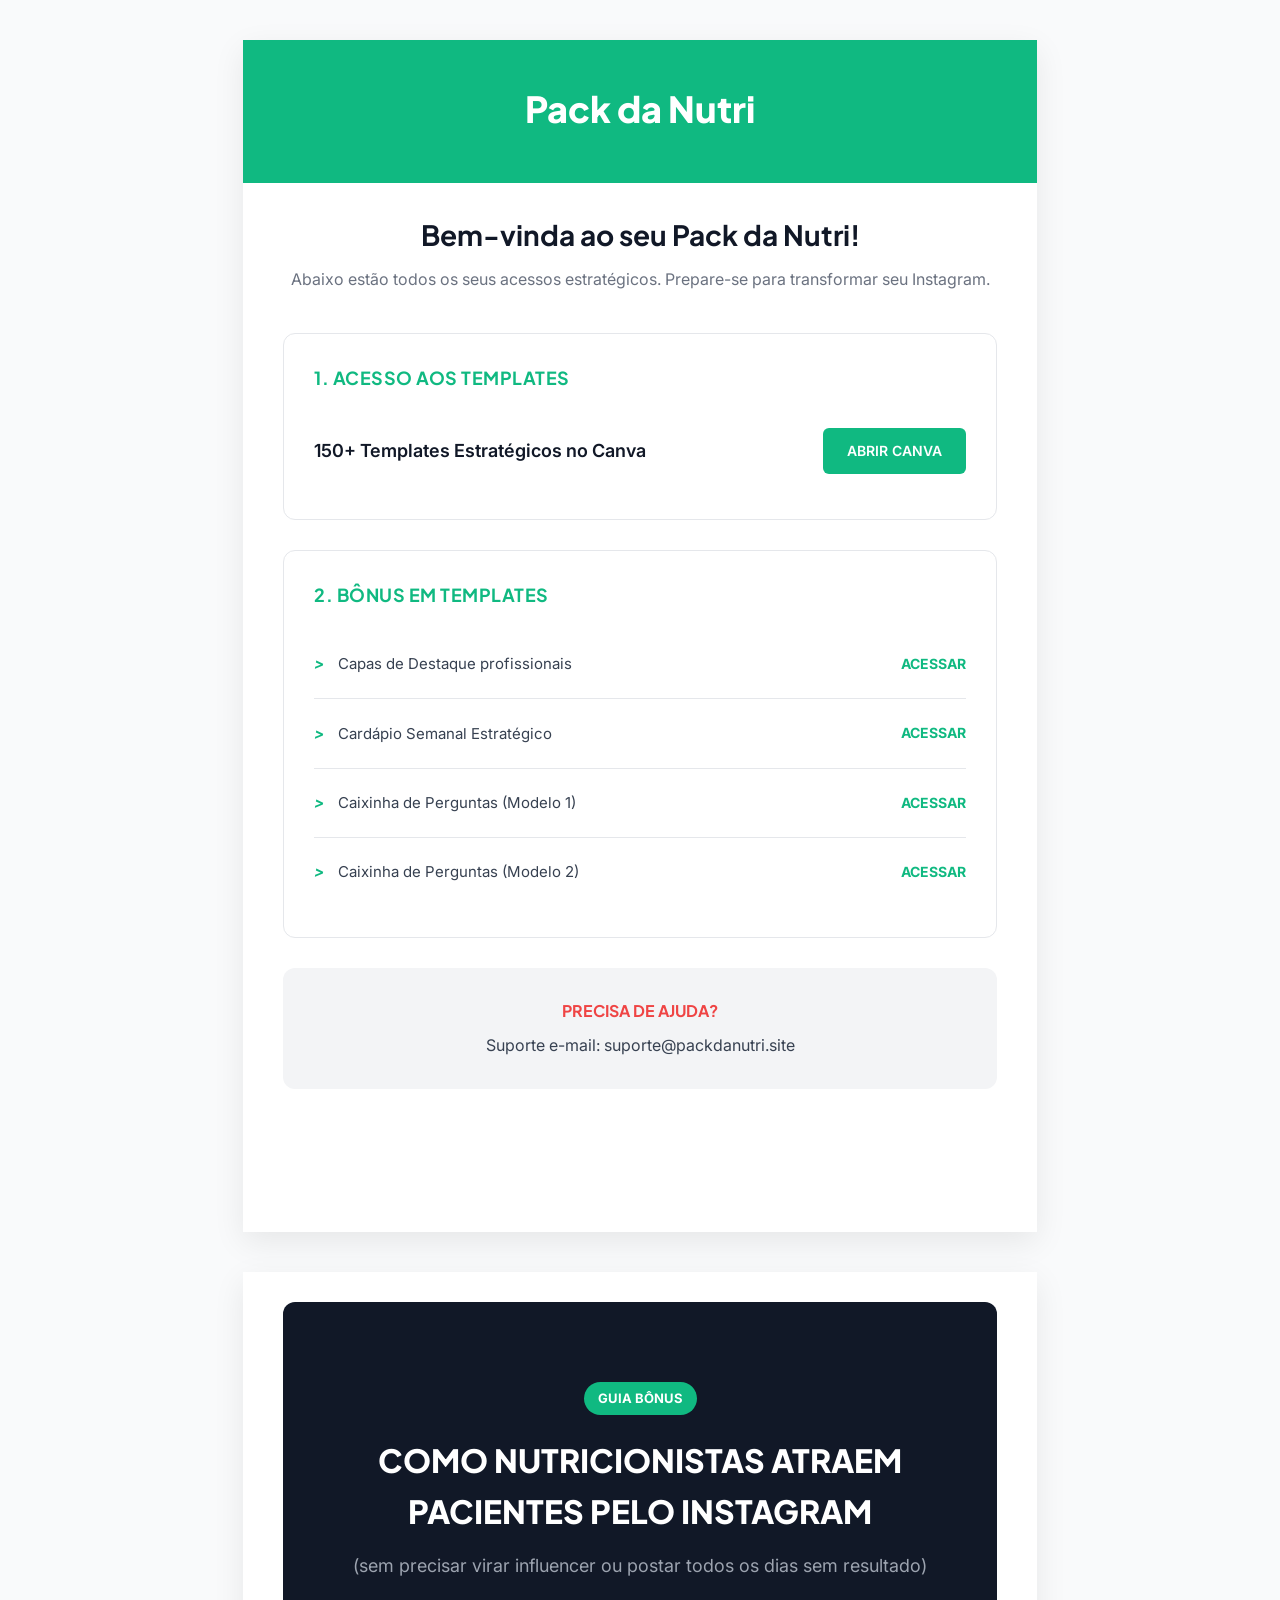
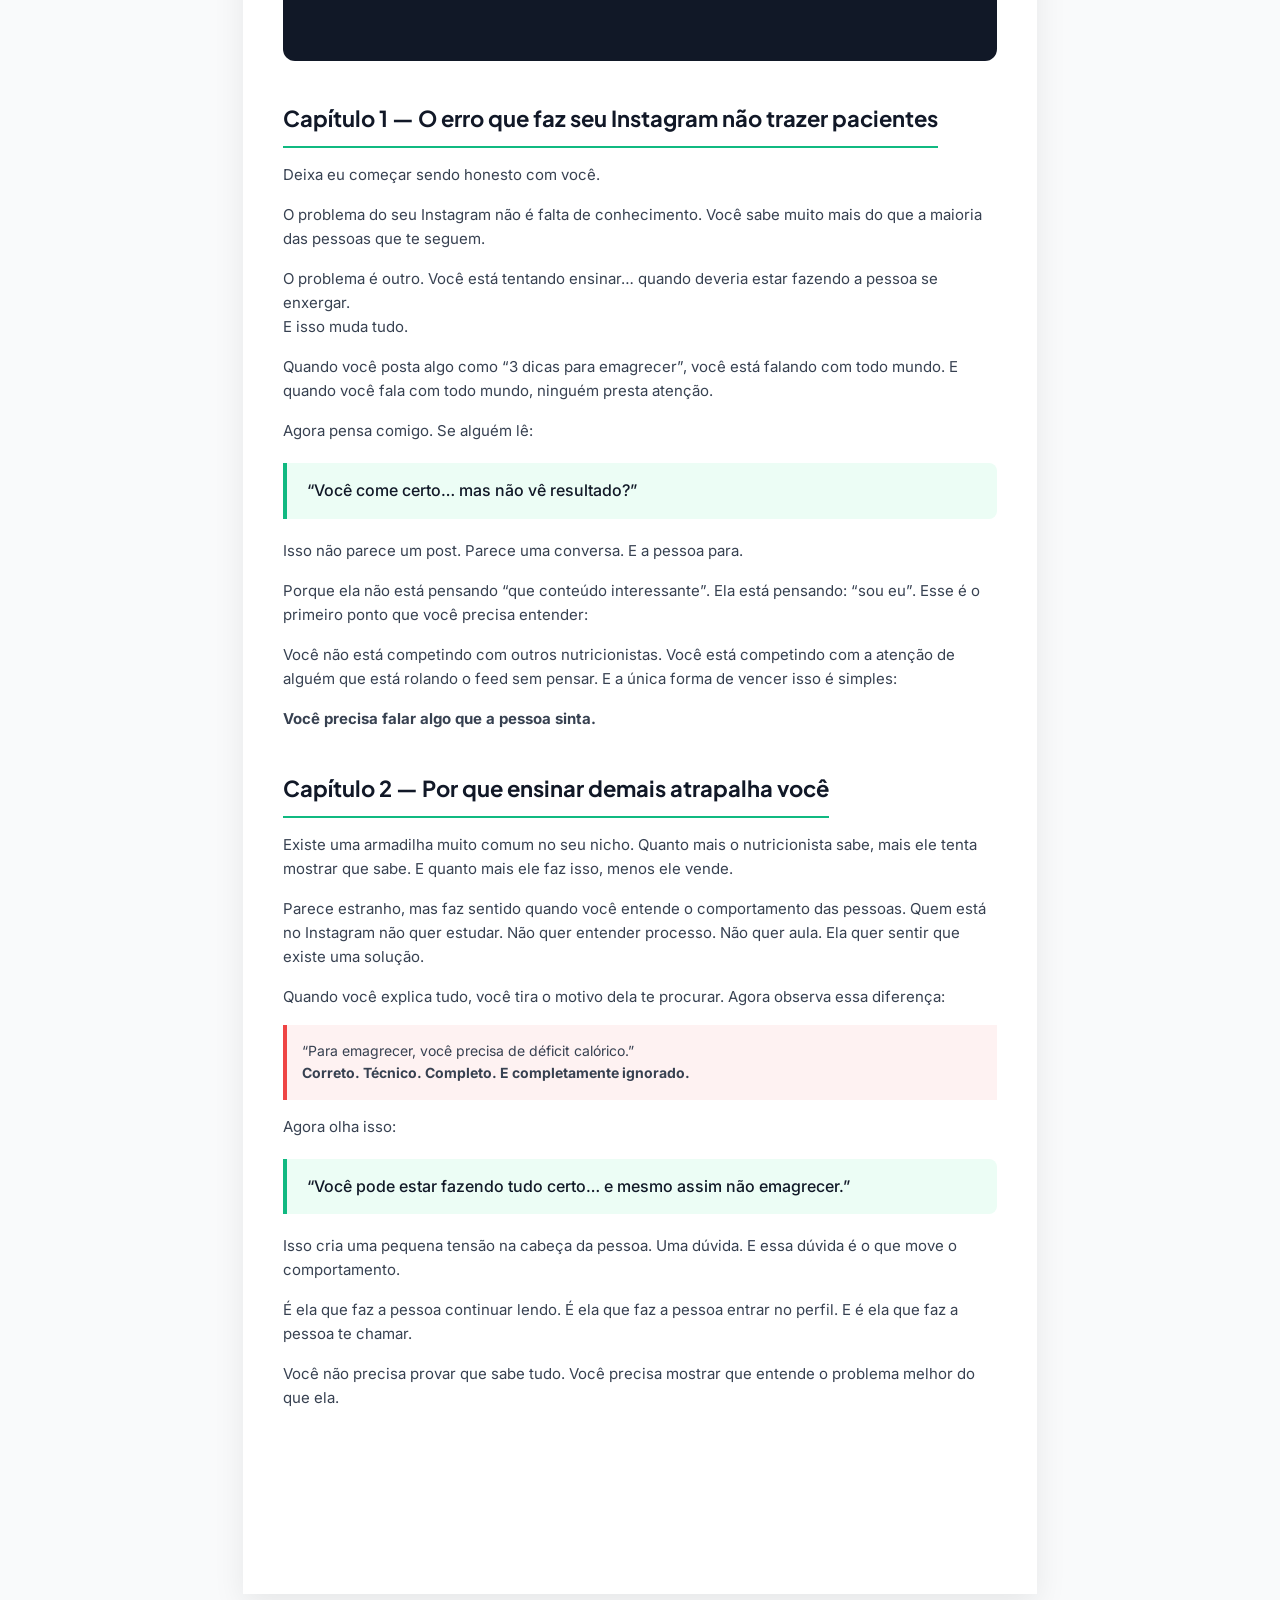
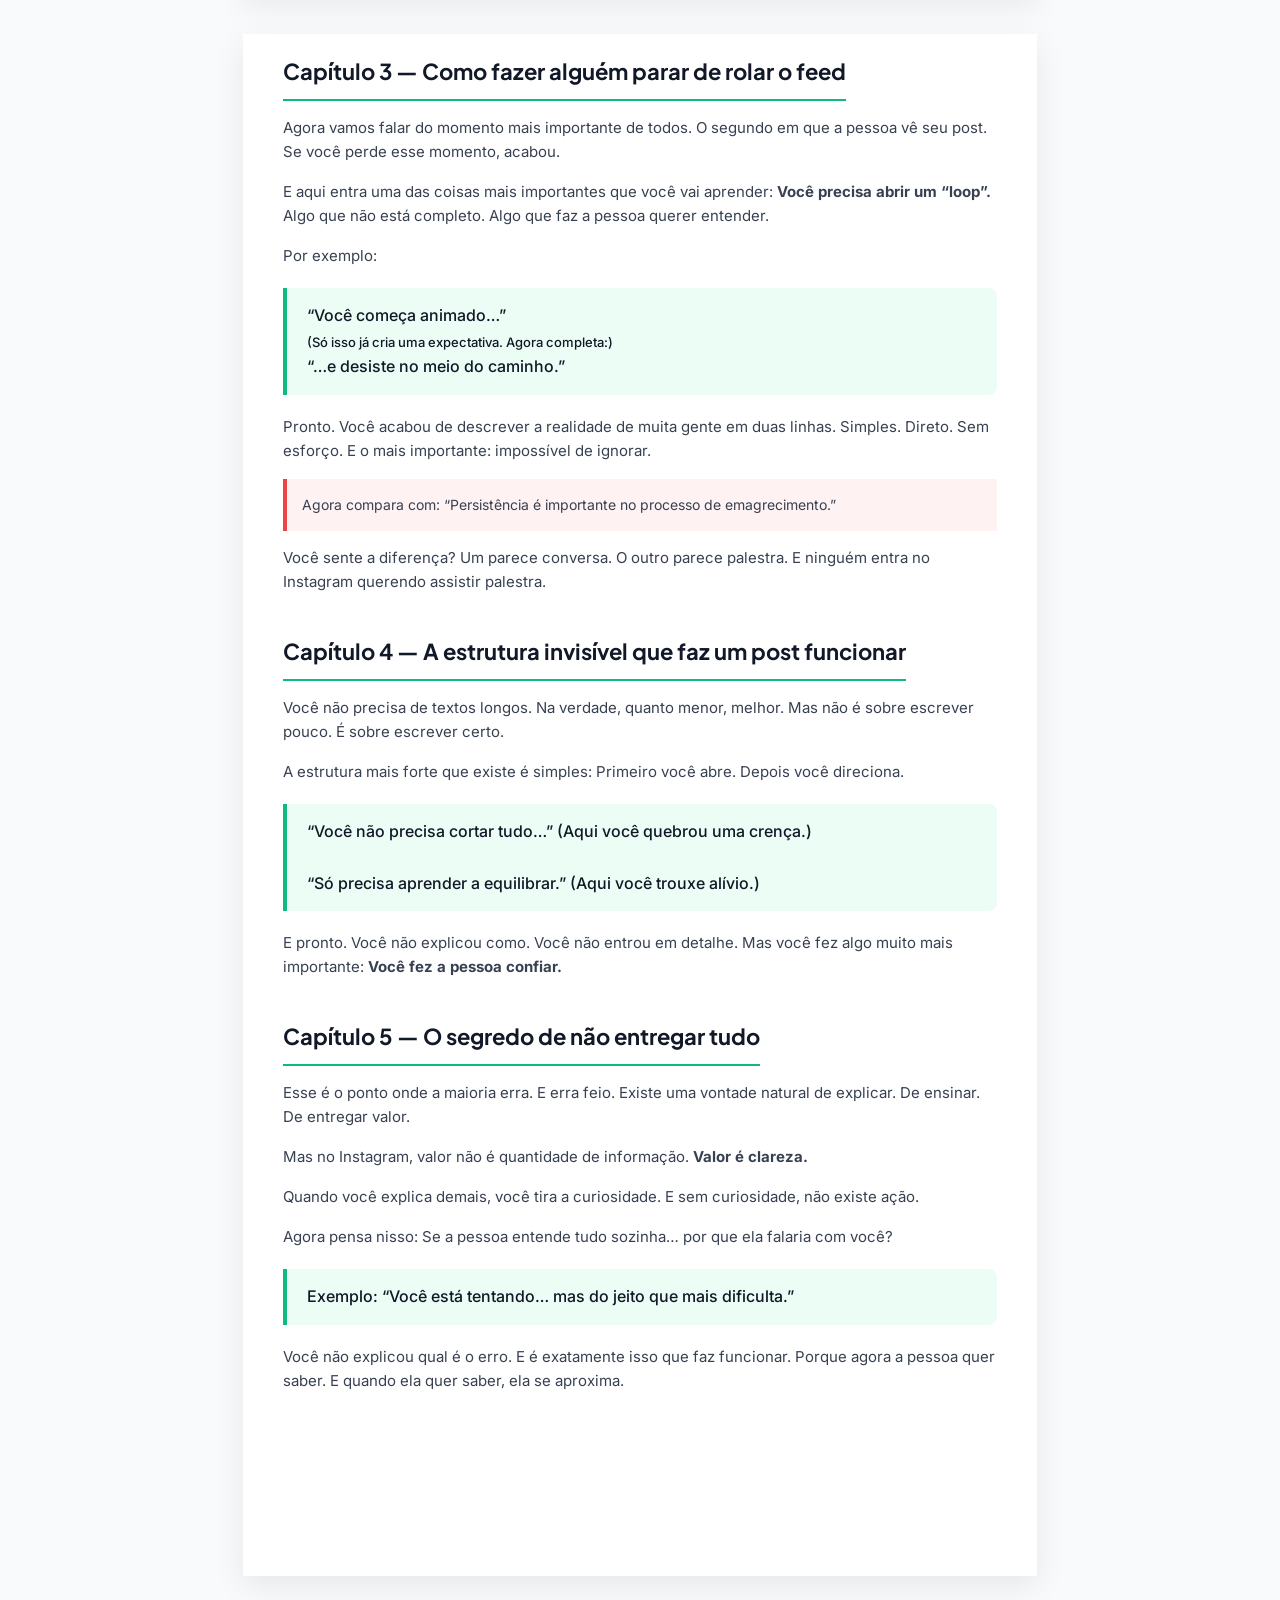
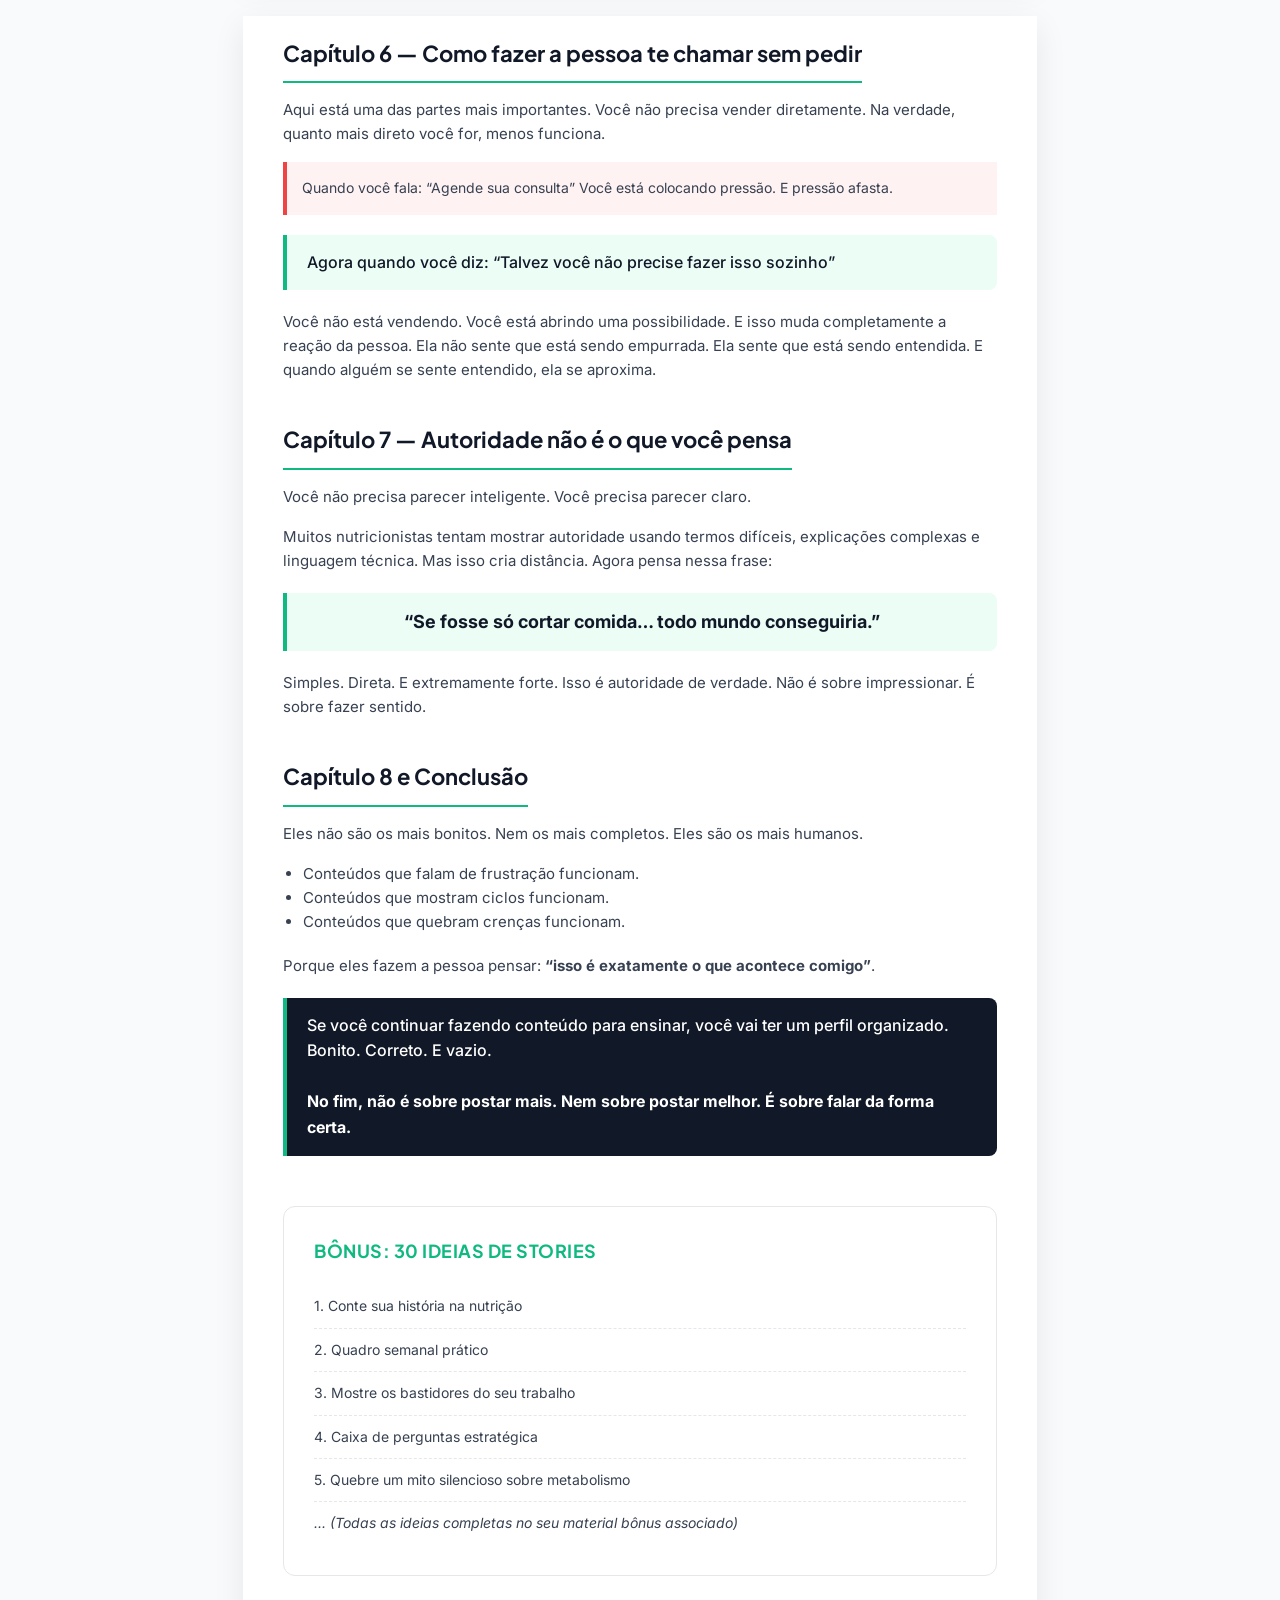
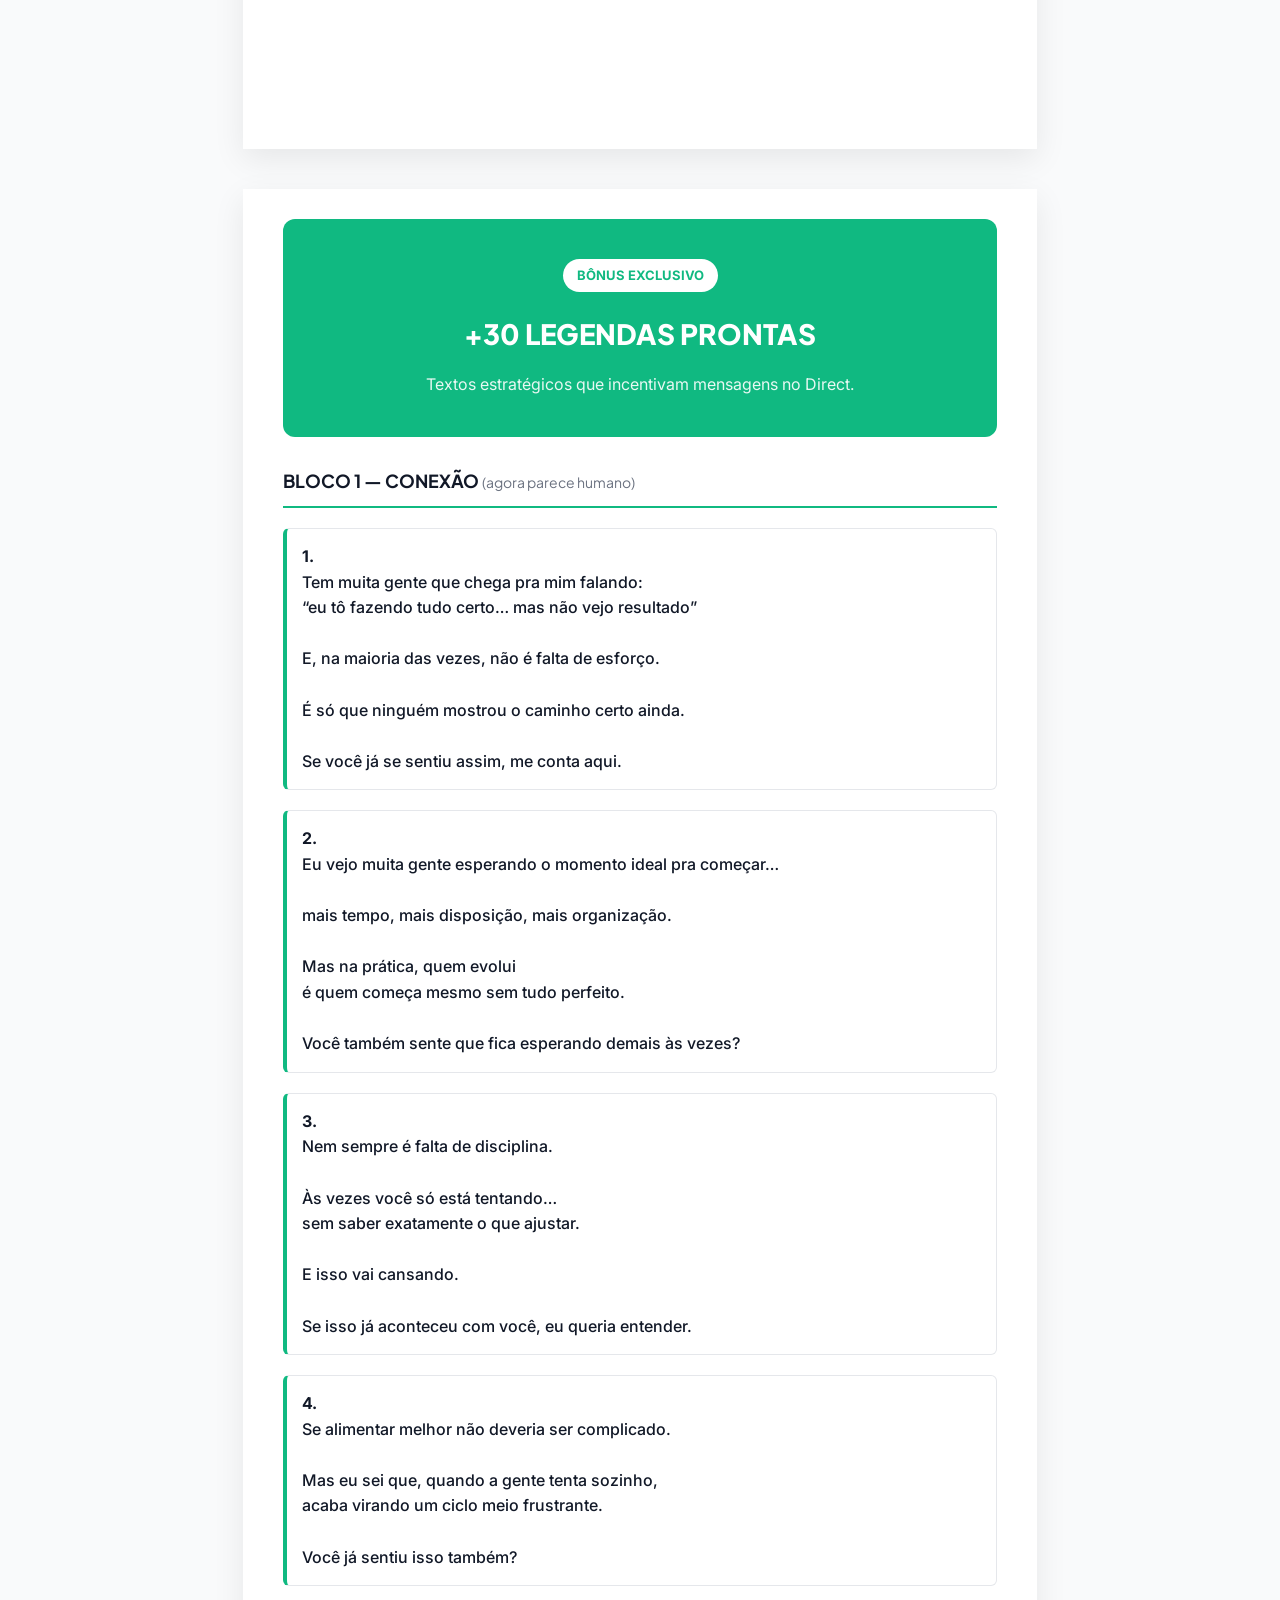
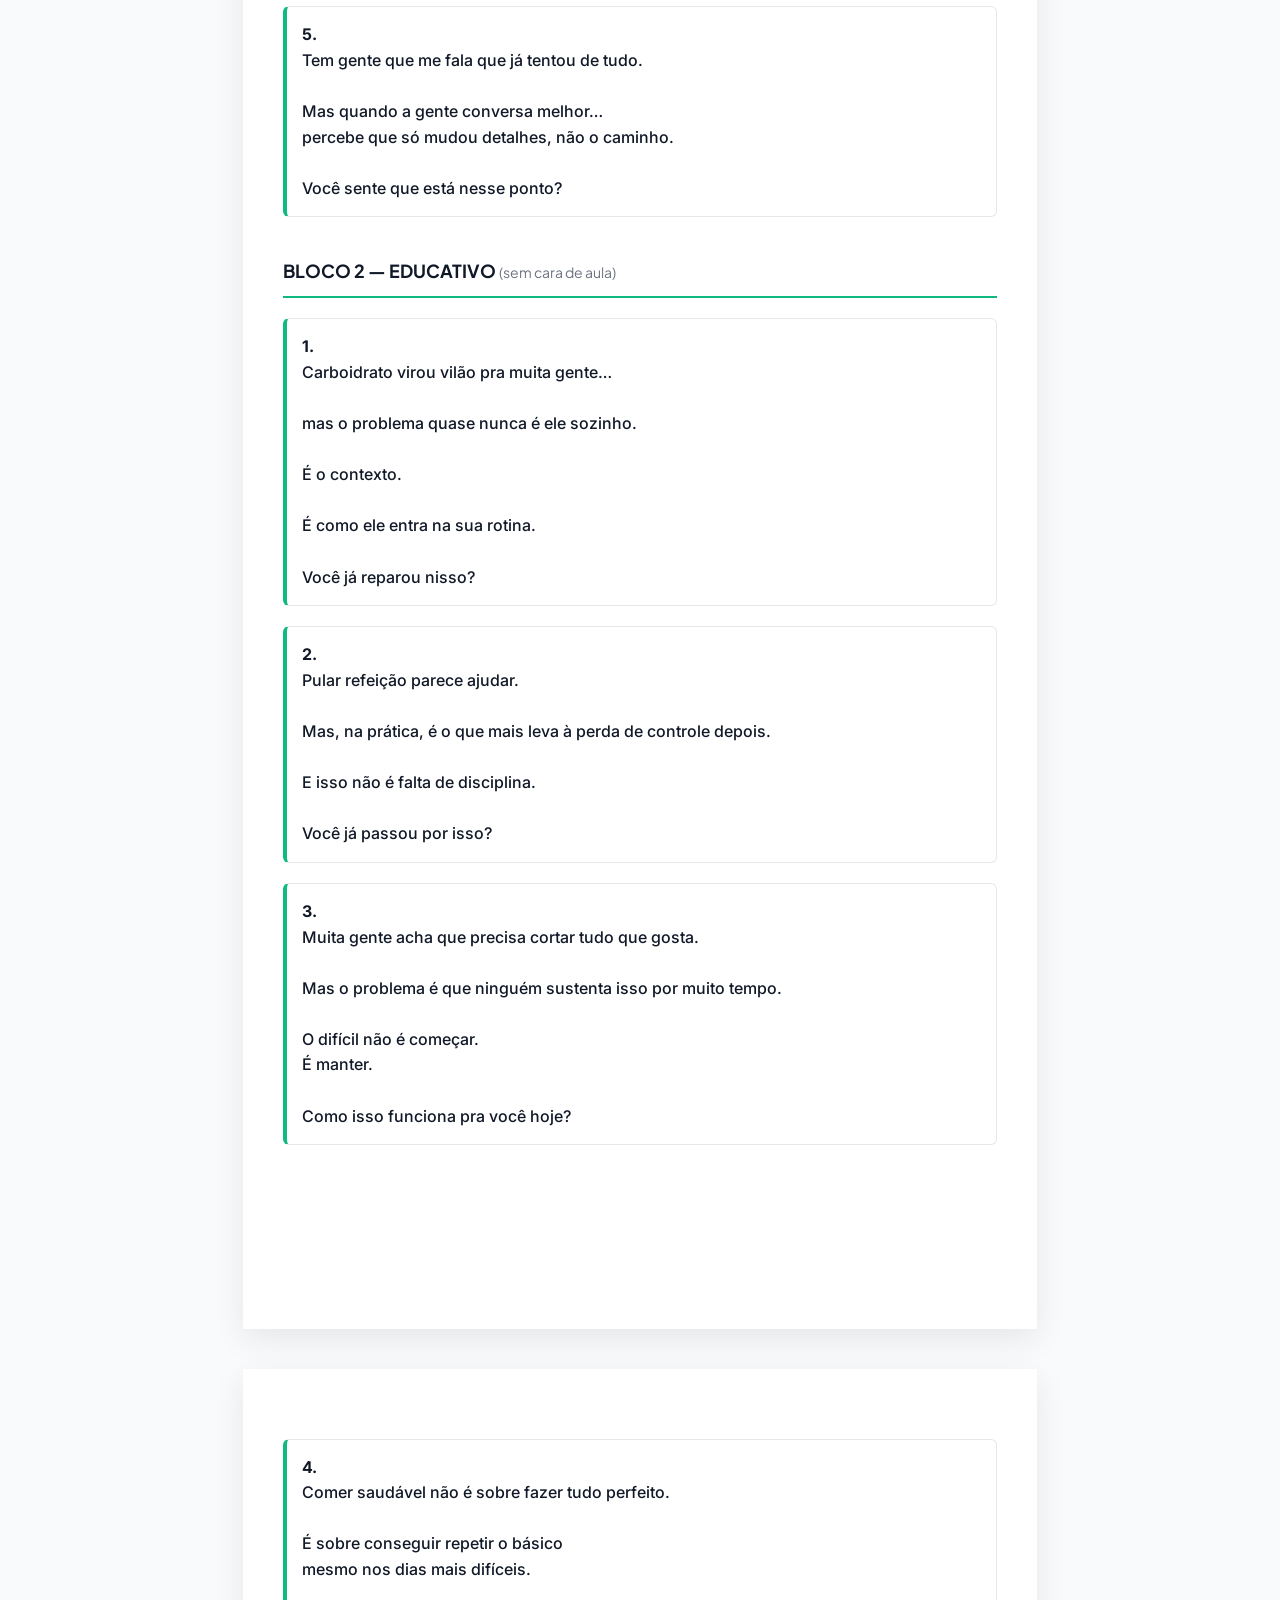
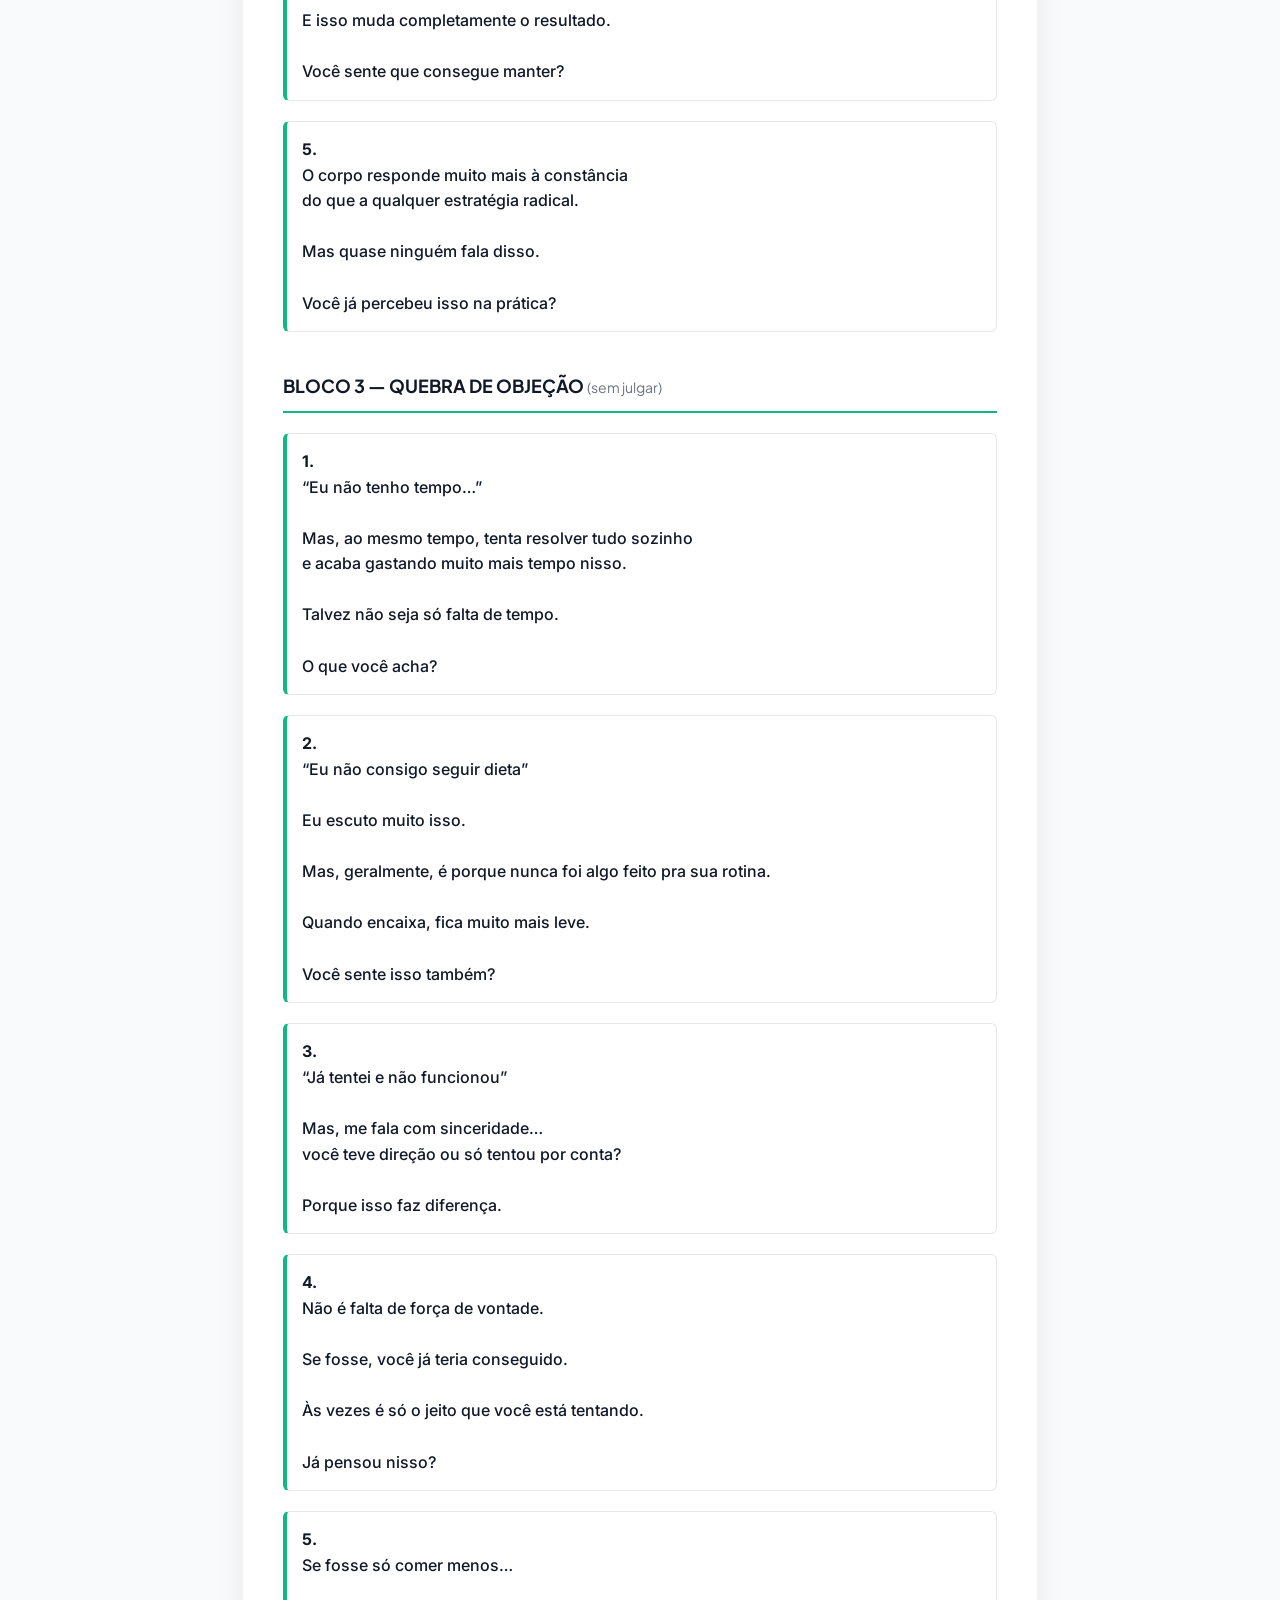
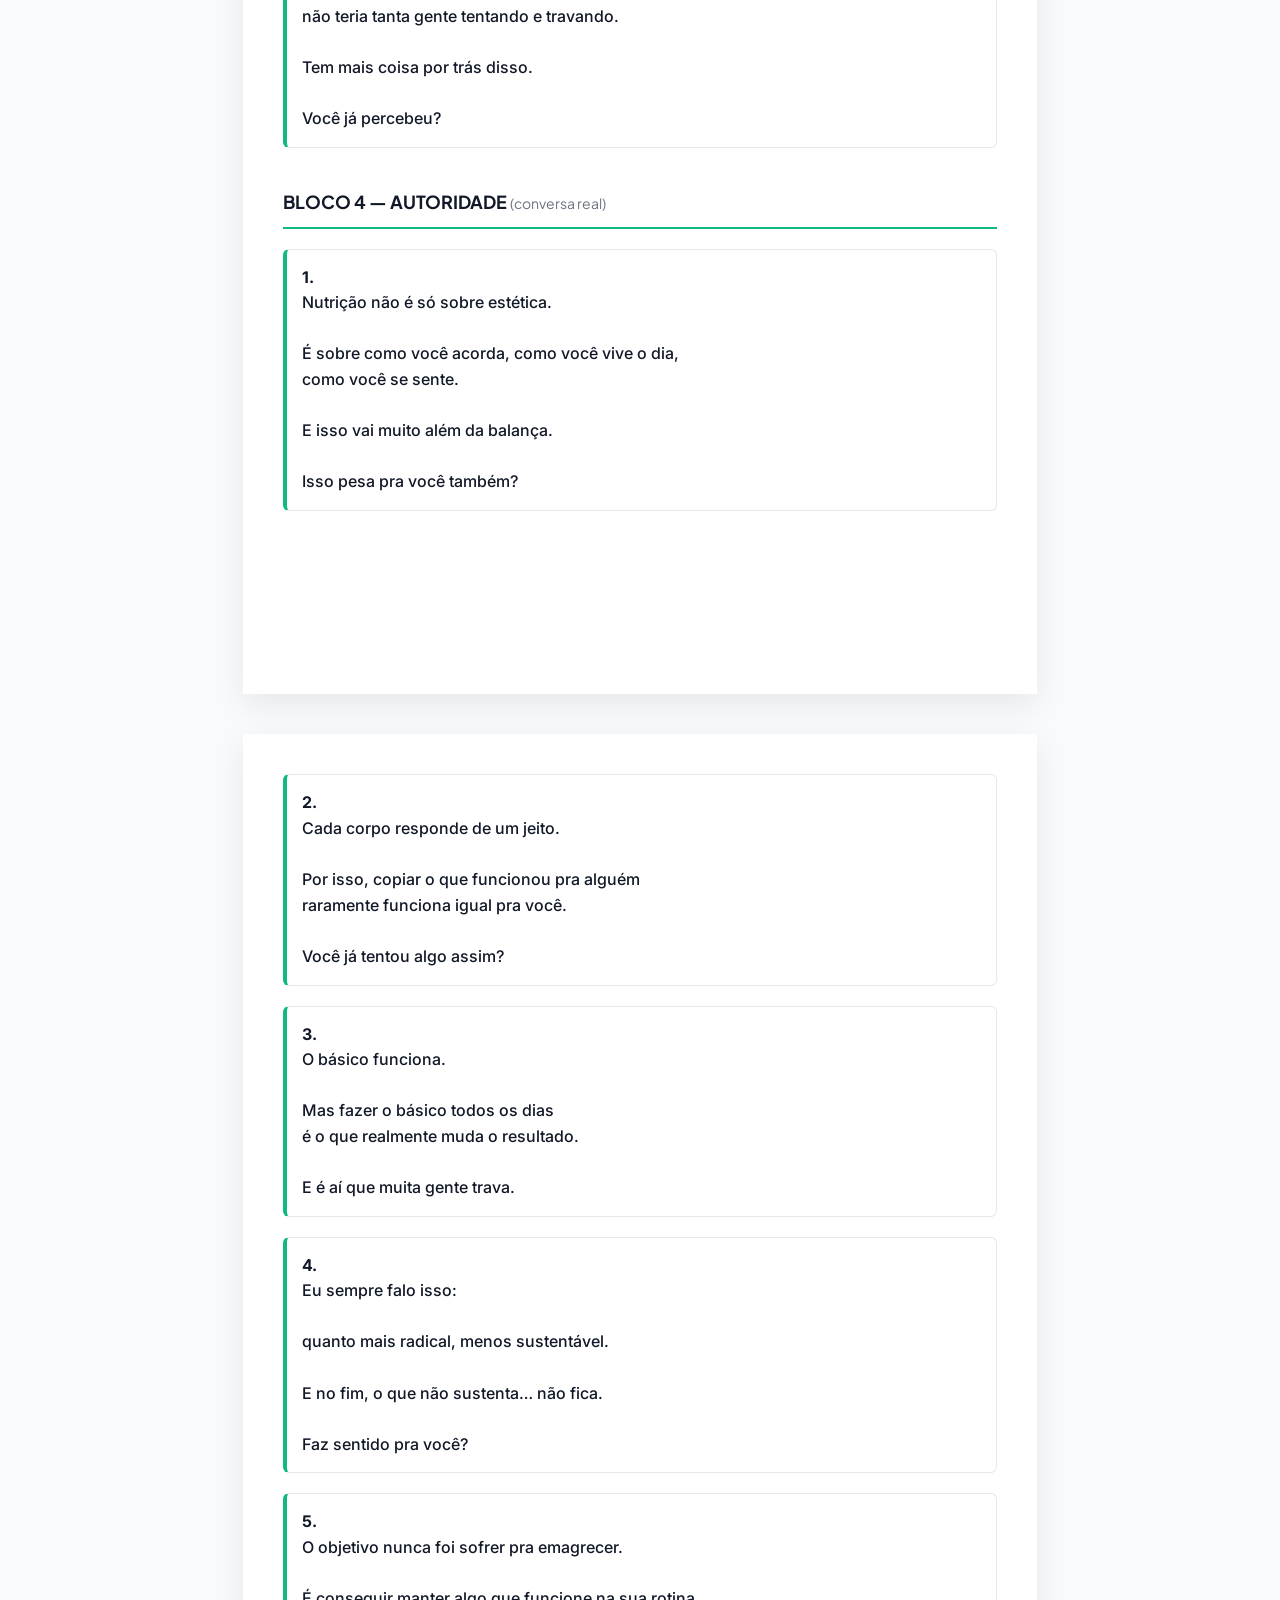
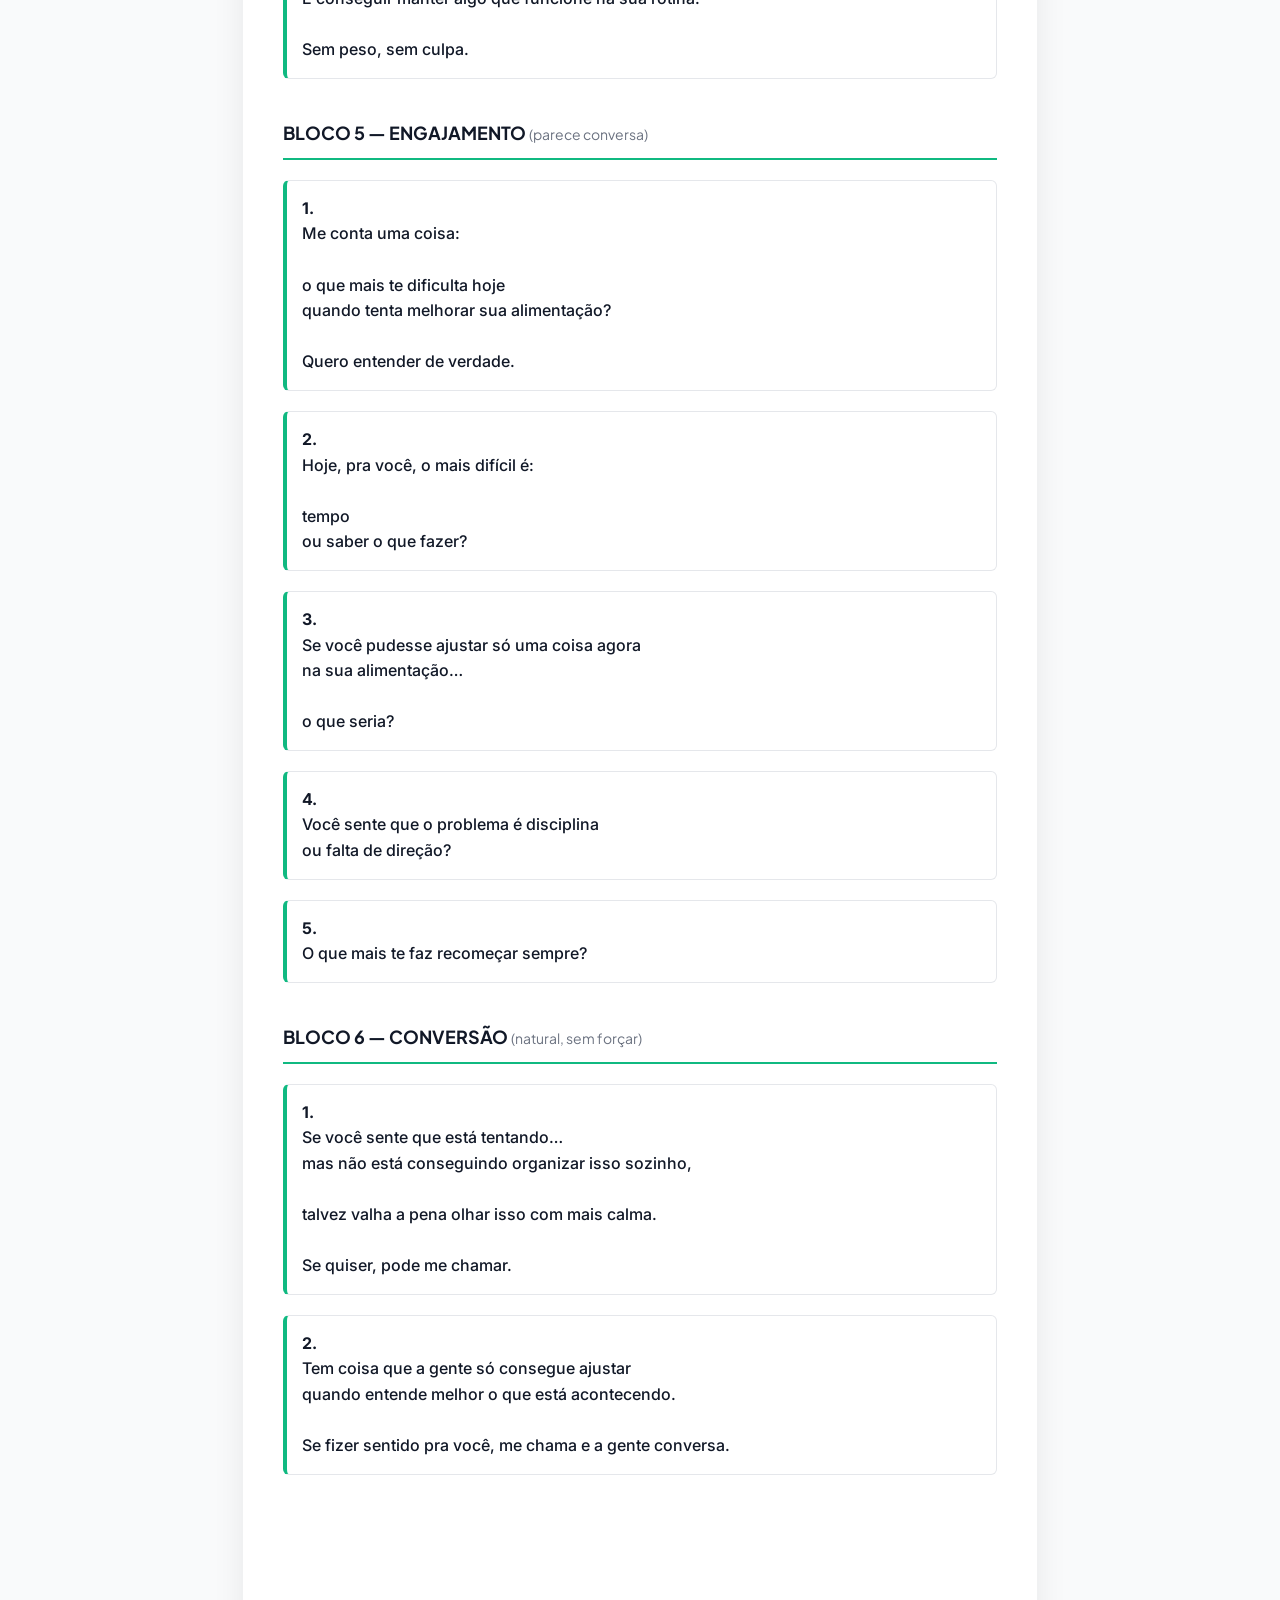
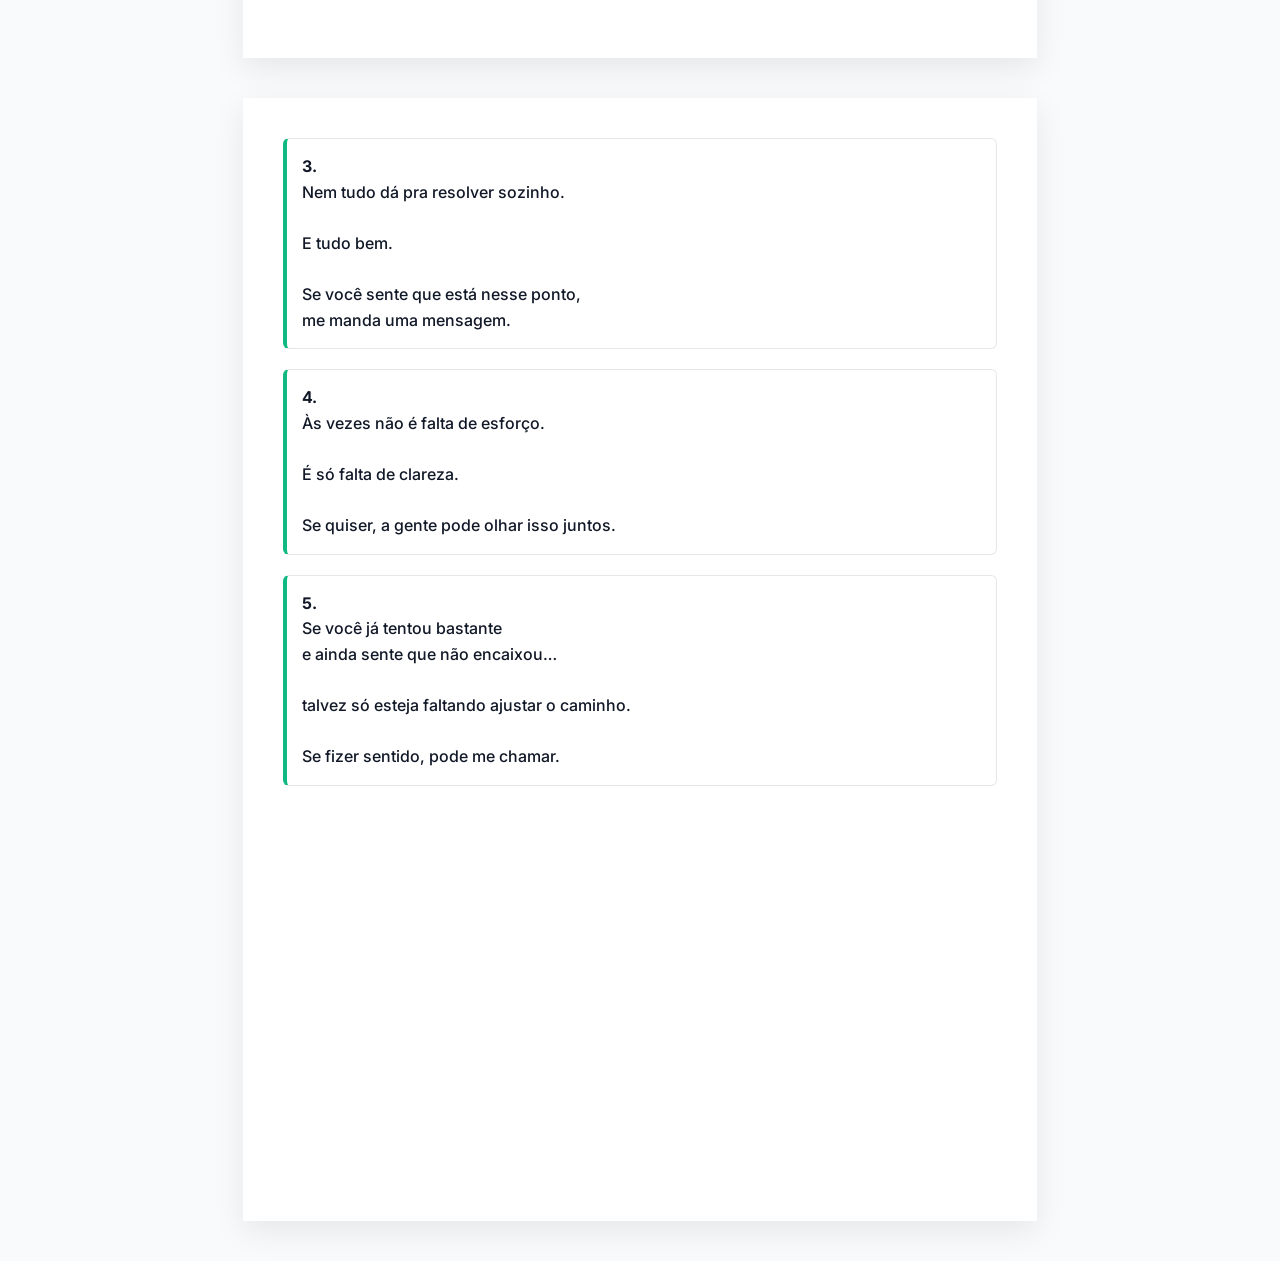
==== Entrega_Pack_da_Nutri_Final.html @ 459ee0dd "docs: sync copywriting to 30 captions bônus" ====
<!DOCTYPE html>
<html lang="pt-BR">

<head>
    <meta charset="UTF-8">
    <meta name="viewport" content="width=device-width, initial-scale=1.0">
    <title>Pack da Nutri - Entregável Oficial</title>
    <link
        href="https://fonts.googleapis.com/css2?family=Plus+Jakarta+Sans:wght@500;600;700;800&family=Inter:wght@400;500;600;700&display=swap"
        rel="stylesheet">
    <style>
        :root {
            --primary: #10b981;
            /* O verde característico do PDF antigo */
            --primary-dark: #059669;
            --dark: #111827;
            --text-main: #374151;
            --text-light: #6b7280;
            --bg-color: #ffffff;
            --bg-page: #f9fafb;
            --border: #e5e7eb;
        }

        * {
            margin: 0;
            padding: 0;
            box-sizing: border-box;
        }

        body {
            font-family: 'Inter', sans-serif;
            background-color: var(--bg-page);
            color: var(--text-main);
            line-height: 1.6;
            -webkit-print-color-adjust: exact;
            print-color-adjust: exact;
        }

        /* Página Master A4 */
        .a4-page {
            width: 210mm;
            min-height: 297mm;
            margin: 40px auto;
            background: var(--bg-color);
            box-shadow: 0 10px 30px rgba(0, 0, 0, 0.08);
            position: relative;
            padding-bottom: 30mm;
            page-break-after: always;
        }

        .header {
            background-color: var(--primary);
            color: white;
            padding: 40px;
            text-align: center;
            font-family: 'Plus Jakarta Sans', sans-serif;
        }

        .header h1 {
            font-size: 36px;
            font-weight: 800;
            margin-bottom: 5px;
        }

        .container {
            padding: 30px 40px;
        }

        .welcome-title {
            text-align: center;
            font-family: 'Plus Jakarta Sans', sans-serif;
            font-size: 28px;
            font-weight: 700;
            color: var(--dark);
            margin-bottom: 10px;
        }

        .welcome-subtitle {
            text-align: center;
            font-size: 16px;
            color: var(--text-light);
            margin-bottom: 40px;
        }

        .box {
            border: 1px solid var(--border);
            border-radius: 12px;
            padding: 30px;
            margin-bottom: 30px;
            background-color: #fff;
        }

        .box-title {
            font-family: 'Plus Jakarta Sans', sans-serif;
            font-size: 18px;
            font-weight: 700;
            color: var(--primary);
            margin-bottom: 20px;
            text-transform: uppercase;
            letter-spacing: 0.5px;
        }

        /* Item Master Link */
        .access-item-main {
            display: flex;
            justify-content: space-between;
            align-items: center;
            padding: 15px 0;
        }

        .access-item-main h3 {
            font-size: 18px;
            color: var(--dark);
            font-weight: 600;
        }

        .btn {
            background-color: var(--primary);
            color: white;
            text-decoration: none;
            padding: 12px 24px;
            border-radius: 6px;
            font-weight: 600;
            font-size: 14px;
            display: inline-block;
            transition: all 0.2s;
        }

        .btn:hover {
            background-color: var(--primary-dark);
        }

        .btn-outline {
            background-color: transparent;
            color: var(--primary);
            font-weight: 700;
            padding: 8px 0;
        }

        /* Listagem de Links Bonus */
        .link-list {
            list-style: none;
        }

        .link-list li {
            display: flex;
            justify-content: space-between;
            align-items: center;
            padding: 15px 0;
            border-bottom: 1px solid var(--border);
            font-size: 15px;
        }

        .link-list li:last-child {
            border-bottom: none;
        }

        .link-list li i {
            color: var(--primary);
            margin-right: 10px;
            font-weight: bold;
        }

        /* Listagem Texto (30 ideias, legendas) */
        .text-list {
            list-style: none;
        }

        .text-list li {
            padding: 10px 0;
            font-size: 14px;
            color: var(--text-main);
            border-bottom: 1px dashed var(--border);
        }

        .text-list li:last-child {
            border-bottom: none;
        }

        .block-title {
            font-family: 'Plus Jakarta Sans', sans-serif;
            color: var(--primary);
            font-weight: 700;
            font-size: 16px;
            margin: 25px 0 10px;
            text-transform: uppercase;
        }

        /* Formatação do Guia de Persuasão (E-Book) */
        .ebook-cover {
            background: var(--dark);
            color: white;
            text-align: center;
            padding: 80px 40px;
            border-radius: 12px;
            margin-bottom: 40px;
        }

        .ebook-cover-badge {
            background: var(--primary);
            color: white;
            padding: 6px 14px;
            border-radius: 20px;
            font-weight: 700;
            font-size: 13px;
            text-transform: uppercase;
            display: inline-block;
            margin-bottom: 20px;
        }

        .ebook-cover h2 {
            font-family: 'Plus Jakarta Sans', sans-serif;
            font-size: 32px;
            font-weight: 800;
            margin-bottom: 15px;
        }

        .ebook-cover p {
            font-size: 18px;
            color: #9ca3af;
        }

        .chapter {
            margin-bottom: 40px;
            page-break-inside: avoid;
        }

        .chapter h3 {
            font-family: 'Plus Jakarta Sans', sans-serif;
            font-size: 22px;
            color: var(--dark);
            margin-bottom: 15px;
            padding-bottom: 10px;
            border-bottom: 2px solid var(--primary);
            display: inline-block;
        }

        .chapter p {
            margin-bottom: 16px;
            font-size: 15px;
        }

        .highlight {
            background-color: #ecfdf5;
            border-left: 4px solid var(--primary);
            padding: 15px 20px;
            margin: 20px 0;
            border-radius: 0 8px 8px 0;
            font-weight: 500;
            color: var(--dark);
        }

        .example-bad {
            background-color: #fef2f2;
            border-left: 4px solid #ef4444;
            padding: 15px;
            margin: 15px 0;
            color: var(--text-main);
            font-size: 14px;
        }

        /* Footer Info */
        .support-box {
            text-align: center;
            background-color: #f3f4f6;
            padding: 30px;
            border-radius: 12px;
            margin-top: 20px;
        }

        .support-box h4 {
            color: #ef4444;
            margin-bottom: 10px;
            font-family: 'Plus Jakarta Sans', sans-serif;
        }

        /* Print Settings */
        @media print {
            body {
                background: white;
            }

            .a4-page {
                width: 100%;
                margin: 0;
                box-shadow: none;
                padding-bottom: 0;
            }
        }
    </style>
</head>

<body>

    <!-- PÁGINA 1: ACESSOS E LINKS -->
    <div class="a4-page">
        <div class="header">
            <h1>Pack da Nutri</h1>
        </div>

        <div class="container">
            <h2 class="welcome-title">Bem-vinda ao seu Pack da Nutri!</h2>
            <p class="welcome-subtitle">Abaixo estão todos os seus acessos estratégicos. Prepare-se para transformar seu
                Instagram.</p>

            <div class="box">
                <div class="box-title">1. Acesso aos Templates</div>
                <div class="access-item-main">
                    <h3>150+ Templates Estratégicos no Canva</h3>
                    <a href="#" class="btn">ABRIR CANVA</a>
                </div>
            </div>

            <div class="box">
                <div class="box-title">2. Bônus em Templates</div>
                <ul class="link-list">
                    <li>
                        <span><i>></i> Capas de Destaque profissionais</span>
                        <a href="#" class="btn btn-outline">ACESSAR</a>
                    </li>
                    <li>
                        <span><i>></i> Cardápio Semanal Estratégico</span>
                        <a href="#" class="btn btn-outline">ACESSAR</a>
                    </li>
                    <li>
                        <span><i>></i> Caixinha de Perguntas (Modelo 1)</span>
                        <a href="#" class="btn btn-outline">ACESSAR</a>
                    </li>
                    <li>
                        <span><i>></i> Caixinha de Perguntas (Modelo 2)</span>
                        <a href="#" class="btn btn-outline">ACESSAR</a>
                    </li>
                </ul>
            </div>

            <div class="support-box">
                <h4>PRECISA DE AJUDA?</h4>
                <p>Suporte e-mail: suporte@packdanutri.site</p>
            </div>
        </div>
    </div>

    <!-- PÁGINA 2: GUIA DE PERSUASÃO -->
    <div class="a4-page">
        <div class="container">
            <div class="ebook-cover">
                <div class="ebook-cover-badge">Guia Bônus</div>
                <h2>COMO NUTRICIONISTAS ATRAEM PACIENTES PELO INSTAGRAM</h2>
                <p>(sem precisar virar influencer ou postar todos os dias sem resultado)</p>
            </div>

            <div class="chapter">
                <h3>Capítulo 1 — O erro que faz seu Instagram não trazer pacientes</h3>
                <p>Deixa eu começar sendo honesto com você.</p>
                <p>O problema do seu Instagram não é falta de conhecimento. Você sabe muito mais do que a maioria das
                    pessoas que te seguem.</p>
                <p>O problema é outro. Você está tentando ensinar… quando deveria estar fazendo a pessoa se
                    enxergar.<br>E isso muda tudo.</p>
                <p>Quando você posta algo como “3 dicas para emagrecer”, você está falando com todo mundo. E quando você
                    fala com todo mundo, ninguém presta atenção.</p>
                <p>Agora pensa comigo. Se alguém lê:</p>
                <div class="highlight">“Você come certo… mas não vê resultado?”</div>
                <p>Isso não parece um post. Parece uma conversa. E a pessoa para.</p>
                <p>Porque ela não está pensando “que conteúdo interessante”. Ela está pensando: “sou eu”. Esse é o
                    primeiro ponto que você precisa entender:</p>
                <p>Você não está competindo com outros nutricionistas. Você está competindo com a atenção de alguém que
                    está rolando o feed sem pensar. E a única forma de vencer isso é simples:</p>
                <p><strong>Você precisa falar algo que a pessoa sinta.</strong></p>
            </div>

            <div class="chapter">
                <h3>Capítulo 2 — Por que ensinar demais atrapalha você</h3>
                <p>Existe uma armadilha muito comum no seu nicho. Quanto mais o nutricionista sabe, mais ele tenta
                    mostrar que sabe. E quanto mais ele faz isso, menos ele vende.</p>
                <p>Parece estranho, mas faz sentido quando você entende o comportamento das pessoas. Quem está no
                    Instagram não quer estudar. Não quer entender processo. Não quer aula. Ela quer sentir que existe
                    uma solução.</p>
                <p>Quando você explica tudo, você tira o motivo dela te procurar. Agora observa essa diferença:</p>

                <div class="example-bad">
                    “Para emagrecer, você precisa de déficit calórico.”<br>
                    <strong>Correto. Técnico. Completo. E completamente ignorado.</strong>
                </div>

                <p>Agora olha isso:</p>
                <div class="highlight">“Você pode estar fazendo tudo certo… e mesmo assim não emagrecer.”</div>

                <p>Isso cria uma pequena tensão na cabeça da pessoa. Uma dúvida. E essa dúvida é o que move o
                    comportamento.</p>
                <p>É ela que faz a pessoa continuar lendo. É ela que faz a pessoa entrar no perfil. E é ela que faz a
                    pessoa te chamar.</p>
                <p>Você não precisa provar que sabe tudo. Você precisa mostrar que entende o problema melhor do que ela.
                </p>
            </div>
        </div>
    </div>

    <!-- PÁGINA 3: GUIA DE PERSUASÃO CONT. -->
    <div class="a4-page">
        <div class="container" style="padding-top: 20px;">
            <div class="chapter">
                <h3>Capítulo 3 — Como fazer alguém parar de rolar o feed</h3>
                <p>Agora vamos falar do momento mais importante de todos. O segundo em que a pessoa vê seu post. Se você
                    perde esse momento, acabou.</p>
                <p>E aqui entra uma das coisas mais importantes que você vai aprender: <strong>Você precisa abrir um
                        “loop”.</strong> Algo que não está completo. Algo que faz a pessoa querer entender.</p>

                <p>Por exemplo:</p>
                <div class="highlight">
                    “Você começa animado…”<br>
                    <span style="font-size: 13px;">(Só isso já cria uma expectativa. Agora completa:)</span><br>
                    “…e desiste no meio do caminho.”
                </div>

                <p>Pronto. Você acabou de descrever a realidade de muita gente em duas linhas. Simples. Direto. Sem
                    esforço. E o mais importante: impossível de ignorar.</p>

                <div class="example-bad">Agora compara com: “Persistência é importante no processo de emagrecimento.”
                </div>

                <p>Você sente a diferença? Um parece conversa. O outro parece palestra. E ninguém entra no Instagram
                    querendo assistir palestra.</p>
            </div>

            <div class="chapter">
                <h3>Capítulo 4 — A estrutura invisível que faz um post funcionar</h3>
                <p>Você não precisa de textos longos. Na verdade, quanto menor, melhor. Mas não é sobre escrever pouco.
                    É sobre escrever certo.</p>
                <p>A estrutura mais forte que existe é simples: Primeiro você abre. Depois você direciona.</p>

                <div class="highlight">
                    “Você não precisa cortar tudo…” (Aqui você quebrou uma crença.)<br><br>
                    “Só precisa aprender a equilibrar.” (Aqui você trouxe alívio.)
                </div>

                <p>E pronto. Você não explicou como. Você não entrou em detalhe. Mas você fez algo muito mais
                    importante: <strong>Você fez a pessoa confiar.</strong></p>
            </div>

            <div class="chapter">
                <h3>Capítulo 5 — O segredo de não entregar tudo</h3>
                <p>Esse é o ponto onde a maioria erra. E erra feio. Existe uma vontade natural de explicar. De ensinar.
                    De entregar valor.</p>
                <p>Mas no Instagram, valor não é quantidade de informação. <strong>Valor é clareza.</strong></p>
                <p>Quando você explica demais, você tira a curiosidade. E sem curiosidade, não existe ação.</p>
                <p>Agora pensa nisso: Se a pessoa entende tudo sozinha… por que ela falaria com você?</p>

                <div class="highlight">Exemplo: “Você está tentando… mas do jeito que mais dificulta.”</div>

                <p>Você não explicou qual é o erro. E é exatamente isso que faz funcionar. Porque agora a pessoa quer
                    saber. E quando ela quer saber, ela se aproxima.</p>
            </div>
        </div>
    </div>

    <!-- PÁGINA 4: GUIA DE PERSUASÃO CONT. & OUTROS BÔNUS -->
    <div class="a4-page">
        <div class="container" style="padding-top: 20px;">
            <div class="chapter">
                <h3>Capítulo 6 — Como fazer a pessoa te chamar sem pedir</h3>
                <p>Aqui está uma das partes mais importantes. Você não precisa vender diretamente. Na verdade, quanto
                    mais direto você for, menos funciona.</p>

                <div class="example-bad">Quando você fala: “Agende sua consulta” Você está colocando pressão. E pressão
                    afasta.</div>

                <div class="highlight">Agora quando você diz: “Talvez você não precise fazer isso sozinho”</div>

                <p>Você não está vendendo. Você está abrindo uma possibilidade. E isso muda completamente a reação da
                    pessoa. Ela não sente que está sendo empurrada. Ela sente que está sendo entendida. E quando alguém
                    se sente entendido, ela se aproxima.</p>
            </div>

            <div class="chapter">
                <h3>Capítulo 7 — Autoridade não é o que você pensa</h3>
                <p>Você não precisa parecer inteligente. Você precisa parecer claro.</p>
                <p>Muitos nutricionistas tentam mostrar autoridade usando termos difíceis, explicações complexas e
                    linguagem técnica. Mas isso cria distância. Agora pensa nessa frase:</p>

                <div class="highlight" style="text-align: center; font-size: 18px; font-weight: 700;">
                    “Se fosse só cortar comida… todo mundo conseguiria.”
                </div>

                <p>Simples. Direta. E extremamente forte. Isso é autoridade de verdade. Não é sobre impressionar. É
                    sobre fazer sentido.</p>
            </div>

            <div class="chapter">
                <h3>Capítulo 8 e Conclusão</h3>
                <p>Eles não são os mais bonitos. Nem os mais completos. Eles são os mais humanos.</p>
                <ul style="margin-left: 20px; margin-bottom: 20px; font-size: 15px;">
                    <li>Conteúdos que falam de frustração funcionam.</li>
                    <li>Conteúdos que mostram ciclos funcionam.</li>
                    <li>Conteúdos que quebram crenças funcionam.</li>
                </ul>
                <p>Porque eles fazem a pessoa pensar: <strong>“isso é exatamente o que acontece comigo”</strong>.</p>

                <div class="highlight"
                    style="background-color: var(--dark); color: white; border-color: var(--primary);">
                    Se você continuar fazendo conteúdo para ensinar, você vai ter um perfil organizado. Bonito. Correto.
                    E vazio.<br><br>
                    <strong>No fim, não é sobre postar mais. Nem sobre postar melhor. É sobre falar da forma
                        certa.</strong>
                </div>
            </div>

            <!-- ANEXOS ANTIGOS DO PDF ORIGINAL: 30 Ideias e Legendas -->
            <div class="box" style="margin-top: 50px;">
                <div class="box-title">Bônus: 30 Ideias de Stories</div>
                <ul class="text-list">
                    <li>1. Conte sua história na nutrição</li>
                    <li>2. Quadro semanal prático</li>
                    <li>3. Mostre os bastidores do seu trabalho</li>
                    <li>4. Caixa de perguntas estratégica</li>
                    <li>5. Quebre um mito silencioso sobre metabolismo</li>
                    <li><i>... (Todas as ideias completas no seu material bônus associado)</i></li>
                </ul>
            </div>
        </div>
    </div>
    </div>

    <!-- PÁGINA 5: BÔNUS LEGENDAS -->
    <div class="a4-page">
        <div class="container">
            <div class="ebook-cover" style="padding: 40px; margin-bottom: 30px; background: var(--primary);">
                <div class="ebook-cover-badge" style="background: white; color: var(--primary);">Bônus Exclusivo</div>
                <h2 style="color: white; font-size: 28px; font-family: 'Plus Jakarta Sans', sans-serif;">+30 LEGENDAS
                    PRONTAS</h2>
                <p style="color: rgba(255,255,255,0.9); font-size: 16px;">Textos estratégicos que incentivam mensagens
                    no Direct.</p>
            </div>

            <div class="chapter">
                <div class="block-title"
                    style="font-size: 18px; color: var(--dark); border-bottom: 2px solid var(--primary); padding-bottom: 10px; margin-bottom: 20px;">
                    BLOCO 1 — CONEXÃO <span
                        style="font-size: 14px; font-weight: normal; text-transform: none; color: var(--text-light);">(agora
                        parece humano)</span>
                </div>

                <div class="highlight"
                    style="background-color: #fff; border: 1px solid var(--border); border-left: 4px solid var(--primary); padding: 15px; margin-bottom: 15px; border-radius: 6px;">
                    <strong>1.</strong><br>Tem muita gente que chega pra mim falando:<br>“eu tô fazendo tudo certo… mas
                    não vejo resultado”<br><br>E, na maioria das vezes, não é falta de esforço.<br><br>É só que ninguém
                    mostrou o caminho certo ainda.<br><br>Se você já se sentiu assim, me conta aqui.
                </div>

                <div class="highlight"
                    style="background-color: #fff; border: 1px solid var(--border); border-left: 4px solid var(--primary); padding: 15px; margin-bottom: 15px; border-radius: 6px;">
                    <strong>2.</strong><br>Eu vejo muita gente esperando o momento ideal pra começar…<br><br>mais tempo,
                    mais disposição, mais organização.<br><br>Mas na prática, quem evolui<br>é quem começa mesmo sem
                    tudo perfeito.<br><br>Você também sente que fica esperando demais às vezes?
                </div>

                <div class="highlight"
                    style="background-color: #fff; border: 1px solid var(--border); border-left: 4px solid var(--primary); padding: 15px; margin-bottom: 15px; border-radius: 6px;">
                    <strong>3.</strong><br>Nem sempre é falta de disciplina.<br><br>Às vezes você só está
                    tentando…<br>sem saber exatamente o que ajustar.<br><br>E isso vai cansando.<br><br>Se isso já
                    aconteceu com você, eu queria entender.
                </div>

                <div class="highlight"
                    style="background-color: #fff; border: 1px solid var(--border); border-left: 4px solid var(--primary); padding: 15px; margin-bottom: 15px; border-radius: 6px;">
                    <strong>4.</strong><br>Se alimentar melhor não deveria ser complicado.<br><br>Mas eu sei que, quando
                    a gente tenta sozinho,<br>acaba virando um ciclo meio frustrante.<br><br>Você já sentiu isso também?
                </div>

                <div class="highlight"
                    style="background-color: #fff; border: 1px solid var(--border); border-left: 4px solid var(--primary); padding: 15px; margin-bottom: 15px; border-radius: 6px;">
                    <strong>5.</strong><br>Tem gente que me fala que já tentou de tudo.<br><br>Mas quando a gente
                    conversa melhor…<br>percebe que só mudou detalhes, não o caminho.<br><br>Você sente que está nesse
                    ponto?
                </div>
            </div>

            <div class="chapter">
                <div class="block-title"
                    style="font-size: 18px; color: var(--dark); border-bottom: 2px solid var(--primary); padding-bottom: 10px; margin-bottom: 20px;">
                    BLOCO 2 — EDUCATIVO <span
                        style="font-size: 14px; font-weight: normal; text-transform: none; color: var(--text-light);">(sem
                        cara de aula)</span>
                </div>

                <div class="highlight"
                    style="background-color: #fff; border: 1px solid var(--border); border-left: 4px solid var(--primary); padding: 15px; margin-bottom: 15px; border-radius: 6px;">
                    <strong>1.</strong><br>Carboidrato virou vilão pra muita gente…<br><br>mas o problema quase nunca é
                    ele sozinho.<br><br>É o contexto.<br><br>É como ele entra na sua rotina.<br><br>Você já reparou
                    nisso?
                </div>

                <div class="highlight"
                    style="background-color: #fff; border: 1px solid var(--border); border-left: 4px solid var(--primary); padding: 15px; margin-bottom: 15px; border-radius: 6px;">
                    <strong>2.</strong><br>Pular refeição parece ajudar.<br><br>Mas, na prática, é o que mais leva à
                    perda de controle depois.<br><br>E isso não é falta de disciplina.<br><br>Você já passou por isso?
                </div>

                <div class="highlight"
                    style="background-color: #fff; border: 1px solid var(--border); border-left: 4px solid var(--primary); padding: 15px; margin-bottom: 15px; border-radius: 6px;">
                    <strong>3.</strong><br>Muita gente acha que precisa cortar tudo que gosta.<br><br>Mas o problema é
                    que ninguém sustenta isso por muito tempo.<br><br>O difícil não é começar.<br>É manter.<br><br>Como
                    isso funciona pra você hoje?
                </div>
            </div>
        </div>
    </div>

    <!-- PÁGINA 6: BÔNUS LEGENDAS (PARTE 2) -->
    <div class="a4-page">
        <div class="container">
            <div class="chapter" style="padding-top: 20px;">
                <div class="highlight"
                    style="background-color: #fff; border: 1px solid var(--border); border-left: 4px solid var(--primary); padding: 15px; margin-bottom: 15px; border-radius: 6px;">
                    <strong>4.</strong><br>Comer saudável não é sobre fazer tudo perfeito.<br><br>É sobre conseguir
                    repetir o básico<br>mesmo nos dias mais difíceis.<br><br>E isso muda completamente o
                    resultado.<br><br>Você sente que consegue manter?
                </div>

                <div class="highlight"
                    style="background-color: #fff; border: 1px solid var(--border); border-left: 4px solid var(--primary); padding: 15px; margin-bottom: 15px; border-radius: 6px;">
                    <strong>5.</strong><br>O corpo responde muito mais à constância<br>do que a qualquer estratégia
                    radical.<br><br>Mas quase ninguém fala disso.<br><br>Você já percebeu isso na prática?
                </div>
            </div>

            <div class="chapter">
                <div class="block-title"
                    style="font-size: 18px; color: var(--dark); border-bottom: 2px solid var(--primary); padding-bottom: 10px; margin-bottom: 20px;">
                    BLOCO 3 — QUEBRA DE OBJEÇÃO <span
                        style="font-size: 14px; font-weight: normal; text-transform: none; color: var(--text-light);">(sem
                        julgar)</span>
                </div>

                <div class="highlight"
                    style="background-color: #fff; border: 1px solid var(--border); border-left: 4px solid var(--primary); padding: 15px; margin-bottom: 15px; border-radius: 6px;">
                    <strong>1.</strong><br>“Eu não tenho tempo…”<br><br>Mas, ao mesmo tempo, tenta resolver tudo
                    sozinho<br>e acaba gastando muito mais tempo nisso.<br><br>Talvez não seja só falta de
                    tempo.<br><br>O que você acha?
                </div>

                <div class="highlight"
                    style="background-color: #fff; border: 1px solid var(--border); border-left: 4px solid var(--primary); padding: 15px; margin-bottom: 15px; border-radius: 6px;">
                    <strong>2.</strong><br>“Eu não consigo seguir dieta”<br><br>Eu escuto muito isso.<br><br>Mas,
                    geralmente, é porque nunca foi algo feito pra sua rotina.<br><br>Quando encaixa, fica muito mais
                    leve.<br><br>Você sente isso também?
                </div>

                <div class="highlight"
                    style="background-color: #fff; border: 1px solid var(--border); border-left: 4px solid var(--primary); padding: 15px; margin-bottom: 15px; border-radius: 6px;">
                    <strong>3.</strong><br>“Já tentei e não funcionou”<br><br>Mas, me fala com sinceridade…<br>você teve
                    direção ou só tentou por conta?<br><br>Porque isso faz diferença.
                </div>

                <div class="highlight"
                    style="background-color: #fff; border: 1px solid var(--border); border-left: 4px solid var(--primary); padding: 15px; margin-bottom: 15px; border-radius: 6px;">
                    <strong>4.</strong><br>Não é falta de força de vontade.<br><br>Se fosse, você já teria
                    conseguido.<br><br>Às vezes é só o jeito que você está tentando.<br><br>Já pensou nisso?
                </div>

                <div class="highlight"
                    style="background-color: #fff; border: 1px solid var(--border); border-left: 4px solid var(--primary); padding: 15px; margin-bottom: 15px; border-radius: 6px;">
                    <strong>5.</strong><br>Se fosse só comer menos…<br><br>não teria tanta gente tentando e
                    travando.<br><br>Tem mais coisa por trás disso.<br><br>Você já percebeu?
                </div>
            </div>

            <div class="chapter">
                <div class="block-title"
                    style="font-size: 18px; color: var(--dark); border-bottom: 2px solid var(--primary); padding-bottom: 10px; margin-bottom: 20px;">
                    BLOCO 4 — AUTORIDADE <span
                        style="font-size: 14px; font-weight: normal; text-transform: none; color: var(--text-light);">(conversa
                        real)</span>
                </div>

                <div class="highlight"
                    style="background-color: #fff; border: 1px solid var(--border); border-left: 4px solid var(--primary); padding: 15px; margin-bottom: 15px; border-radius: 6px;">
                    <strong>1.</strong><br>Nutrição não é só sobre estética.<br><br>É sobre como você acorda, como você
                    vive o dia,<br>como você se sente.<br><br>E isso vai muito além da balança.<br><br>Isso pesa pra
                    você também?
                </div>
            </div>
        </div>
    </div>

    <!-- PÁGINA 7: BÔNUS LEGENDAS (PARTE 3) -->
    <div class="a4-page">
        <div class="container" style="padding-top: 20px;">
            <div class="chapter">
                <div class="highlight"
                    style="background-color: #fff; border: 1px solid var(--border); border-left: 4px solid var(--primary); padding: 15px; margin-bottom: 15px; border-radius: 6px;">
                    <strong>2.</strong><br>Cada corpo responde de um jeito.<br><br>Por isso, copiar o que funcionou pra
                    alguém<br>raramente funciona igual pra você.<br><br>Você já tentou algo assim?
                </div>

                <div class="highlight"
                    style="background-color: #fff; border: 1px solid var(--border); border-left: 4px solid var(--primary); padding: 15px; margin-bottom: 15px; border-radius: 6px;">
                    <strong>3.</strong><br>O básico funciona.<br><br>Mas fazer o básico todos os dias<br>é o que
                    realmente muda o resultado.<br><br>E é aí que muita gente trava.
                </div>

                <div class="highlight"
                    style="background-color: #fff; border: 1px solid var(--border); border-left: 4px solid var(--primary); padding: 15px; margin-bottom: 15px; border-radius: 6px;">
                    <strong>4.</strong><br>Eu sempre falo isso:<br><br>quanto mais radical, menos sustentável.<br><br>E
                    no fim, o que não sustenta… não fica.<br><br>Faz sentido pra você?
                </div>

                <div class="highlight"
                    style="background-color: #fff; border: 1px solid var(--border); border-left: 4px solid var(--primary); padding: 15px; margin-bottom: 15px; border-radius: 6px;">
                    <strong>5.</strong><br>O objetivo nunca foi sofrer pra emagrecer.<br><br>É conseguir manter algo que
                    funcione na sua rotina.<br><br>Sem peso, sem culpa.
                </div>
            </div>

            <div class="chapter">
                <div class="block-title"
                    style="font-size: 18px; color: var(--dark); border-bottom: 2px solid var(--primary); padding-bottom: 10px; margin-bottom: 20px;">
                    BLOCO 5 — ENGAJAMENTO <span
                        style="font-size: 14px; font-weight: normal; text-transform: none; color: var(--text-light);">(parece
                        conversa)</span>
                </div>

                <div class="highlight"
                    style="background-color: #fff; border: 1px solid var(--border); border-left: 4px solid var(--primary); padding: 15px; margin-bottom: 15px; border-radius: 6px;">
                    <strong>1.</strong><br>Me conta uma coisa:<br><br>o que mais te dificulta hoje<br>quando tenta
                    melhorar sua alimentação?<br><br>Quero entender de verdade.
                </div>

                <div class="highlight"
                    style="background-color: #fff; border: 1px solid var(--border); border-left: 4px solid var(--primary); padding: 15px; margin-bottom: 15px; border-radius: 6px;">
                    <strong>2.</strong><br>Hoje, pra você, o mais difícil é:<br><br>tempo<br>ou saber o que fazer?
                </div>

                <div class="highlight"
                    style="background-color: #fff; border: 1px solid var(--border); border-left: 4px solid var(--primary); padding: 15px; margin-bottom: 15px; border-radius: 6px;">
                    <strong>3.</strong><br>Se você pudesse ajustar só uma coisa agora<br>na sua alimentação…<br><br>o
                    que seria?
                </div>

                <div class="highlight"
                    style="background-color: #fff; border: 1px solid var(--border); border-left: 4px solid var(--primary); padding: 15px; margin-bottom: 15px; border-radius: 6px;">
                    <strong>4.</strong><br>Você sente que o problema é disciplina<br>ou falta de direção?
                </div>

                <div class="highlight"
                    style="background-color: #fff; border: 1px solid var(--border); border-left: 4px solid var(--primary); padding: 15px; margin-bottom: 15px; border-radius: 6px;">
                    <strong>5.</strong><br>O que mais te faz recomeçar sempre?
                </div>
            </div>

            <div class="chapter">
                <div class="block-title"
                    style="font-size: 18px; color: var(--dark); border-bottom: 2px solid var(--primary); padding-bottom: 10px; margin-bottom: 20px;">
                    BLOCO 6 — CONVERSÃO <span
                        style="font-size: 14px; font-weight: normal; text-transform: none; color: var(--text-light);">(natural,
                        sem forçar)</span>
                </div>

                <div class="highlight"
                    style="background-color: #fff; border: 1px solid var(--border); border-left: 4px solid var(--primary); padding: 15px; margin-bottom: 15px; border-radius: 6px;">
                    <strong>1.</strong><br>Se você sente que está tentando…<br>mas não está conseguindo organizar isso
                    sozinho,<br><br>talvez valha a pena olhar isso com mais calma.<br><br>Se quiser, pode me chamar.
                </div>

                <div class="highlight"
                    style="background-color: #fff; border: 1px solid var(--border); border-left: 4px solid var(--primary); padding: 15px; margin-bottom: 15px; border-radius: 6px;">
                    <strong>2.</strong><br>Tem coisa que a gente só consegue ajustar<br>quando entende melhor o que está
                    acontecendo.<br><br>Se fizer sentido pra você, me chama e a gente conversa.
                </div>
            </div>
        </div>
    </div>

    <!-- PÁGINA 8: BÔNUS LEGENDAS (PARTE 4) -->
    <div class="a4-page">
        <div class="container" style="padding-top: 20px;">
            <div class="chapter">
                <div class="highlight"
                    style="background-color: #fff; border: 1px solid var(--border); border-left: 4px solid var(--primary); padding: 15px; margin-bottom: 15px; border-radius: 6px;">
                    <strong>3.</strong><br>Nem tudo dá pra resolver sozinho.<br><br>E tudo bem.<br><br>Se você sente que
                    está nesse ponto,<br>me manda uma mensagem.
                </div>

                <div class="highlight"
                    style="background-color: #fff; border: 1px solid var(--border); border-left: 4px solid var(--primary); padding: 15px; margin-bottom: 15px; border-radius: 6px;">
                    <strong>4.</strong><br>Às vezes não é falta de esforço.<br><br>É só falta de clareza.<br><br>Se
                    quiser, a gente pode olhar isso juntos.
                </div>

                <div class="highlight"
                    style="background-color: #fff; border: 1px solid var(--border); border-left: 4px solid var(--primary); padding: 15px; margin-bottom: 15px; border-radius: 6px;">
                    <strong>5.</strong><br>Se você já tentou bastante<br>e ainda sente que não encaixou…<br><br>talvez
                    só esteja faltando ajustar o caminho.<br><br>Se fizer sentido, pode me chamar.
                </div>
            </div>
        </div>
    </div>
</body>

</html>
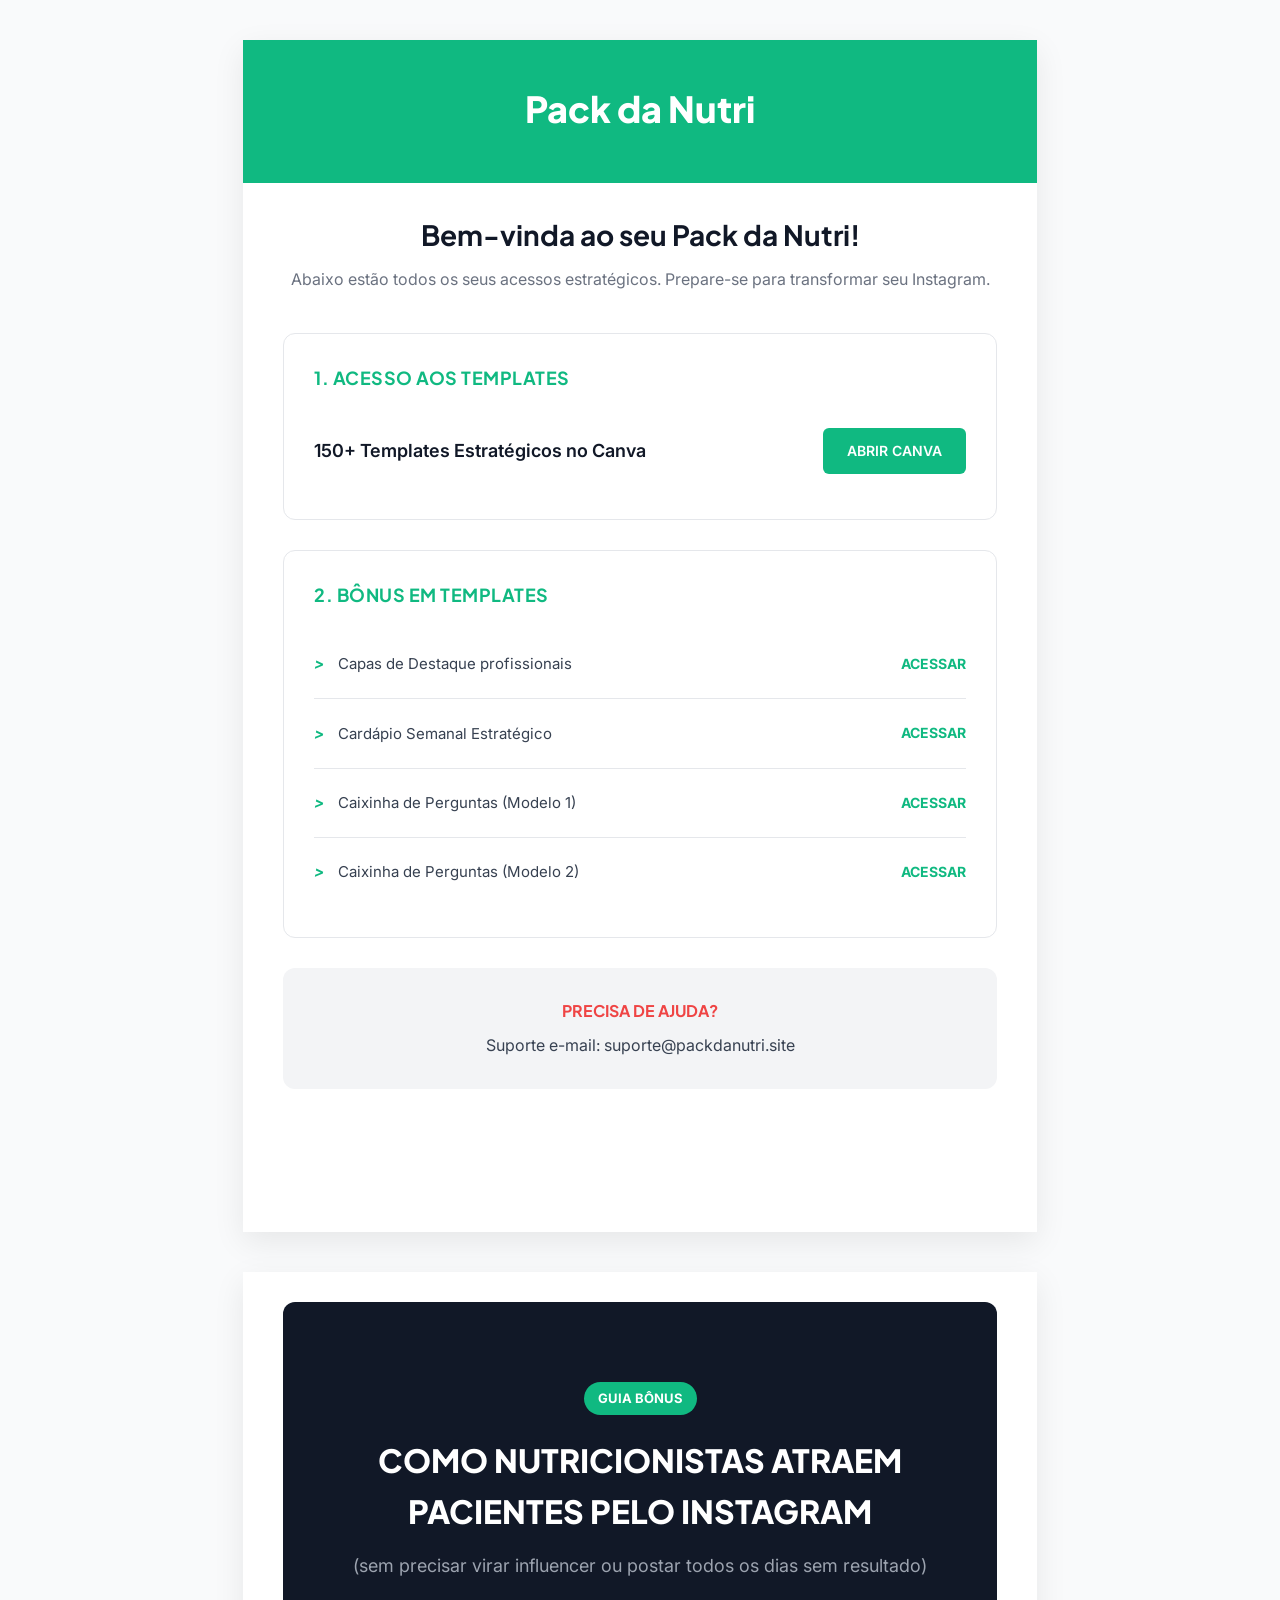
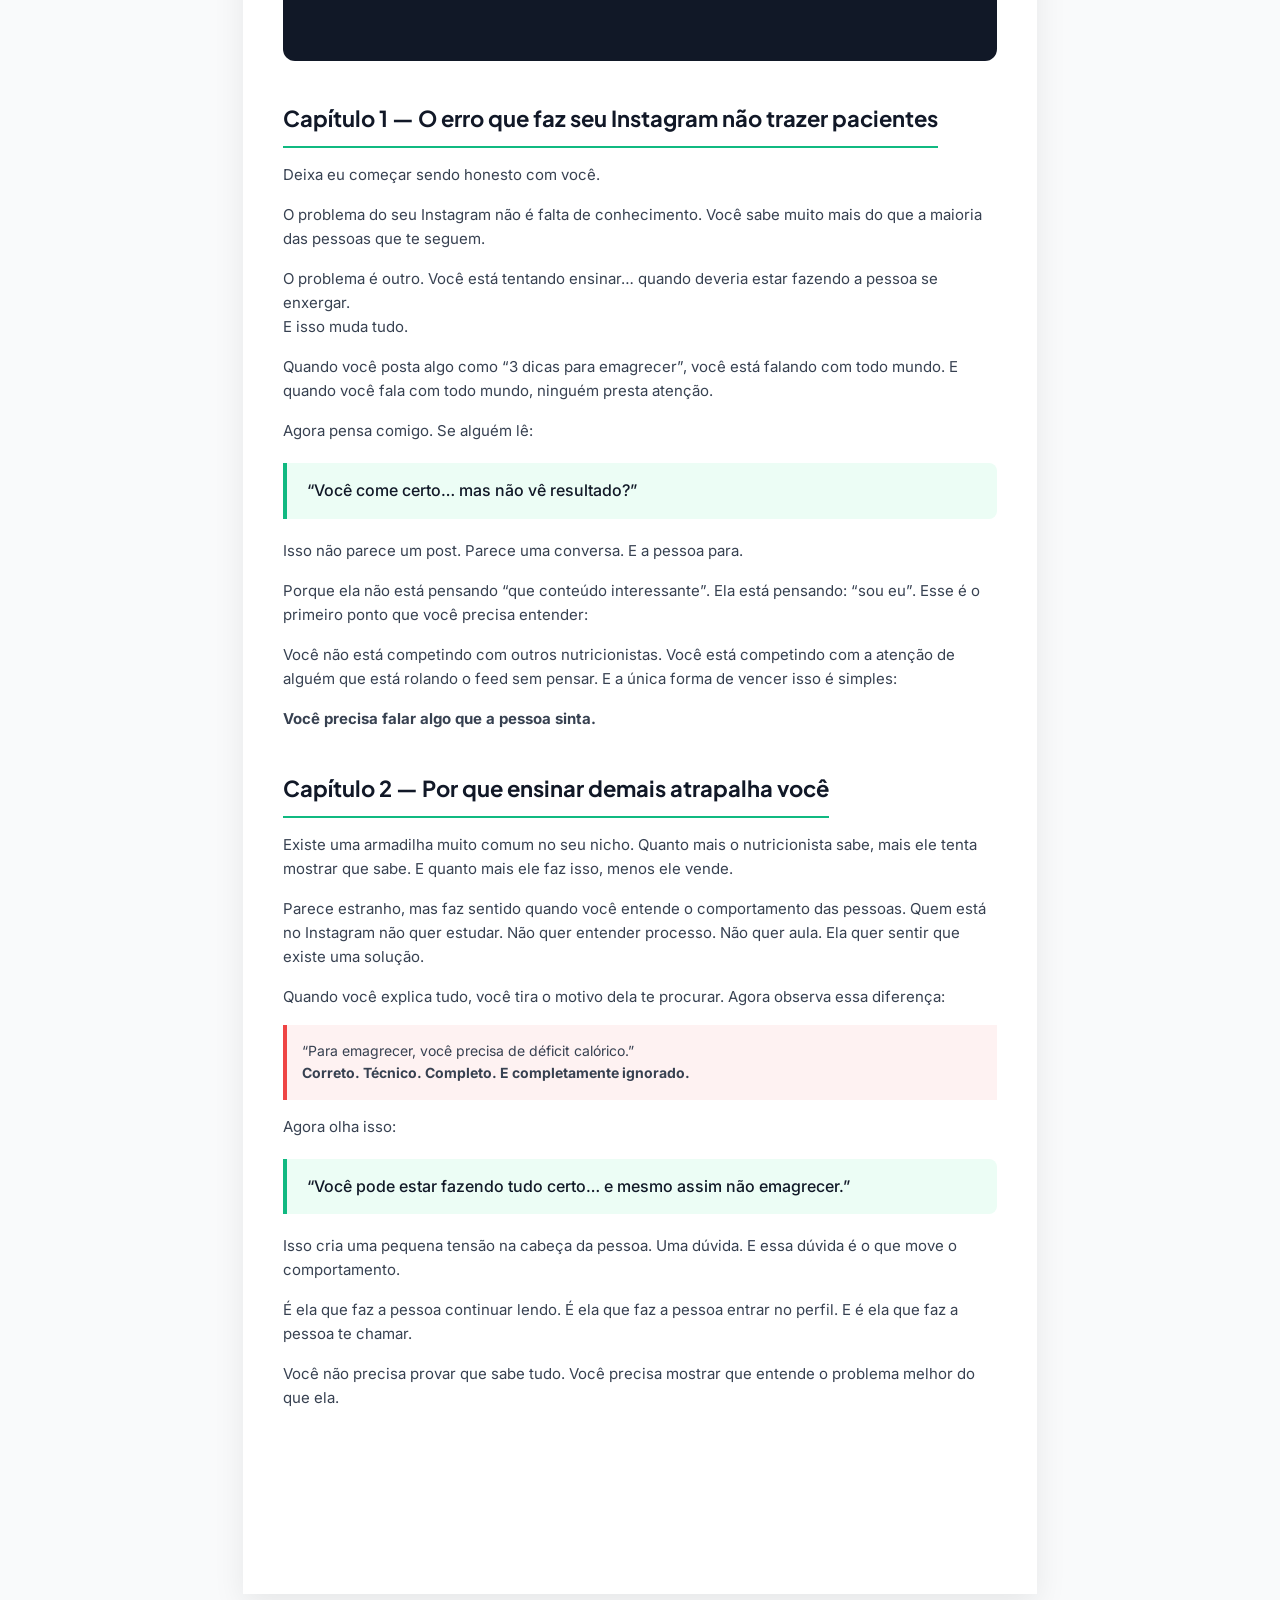
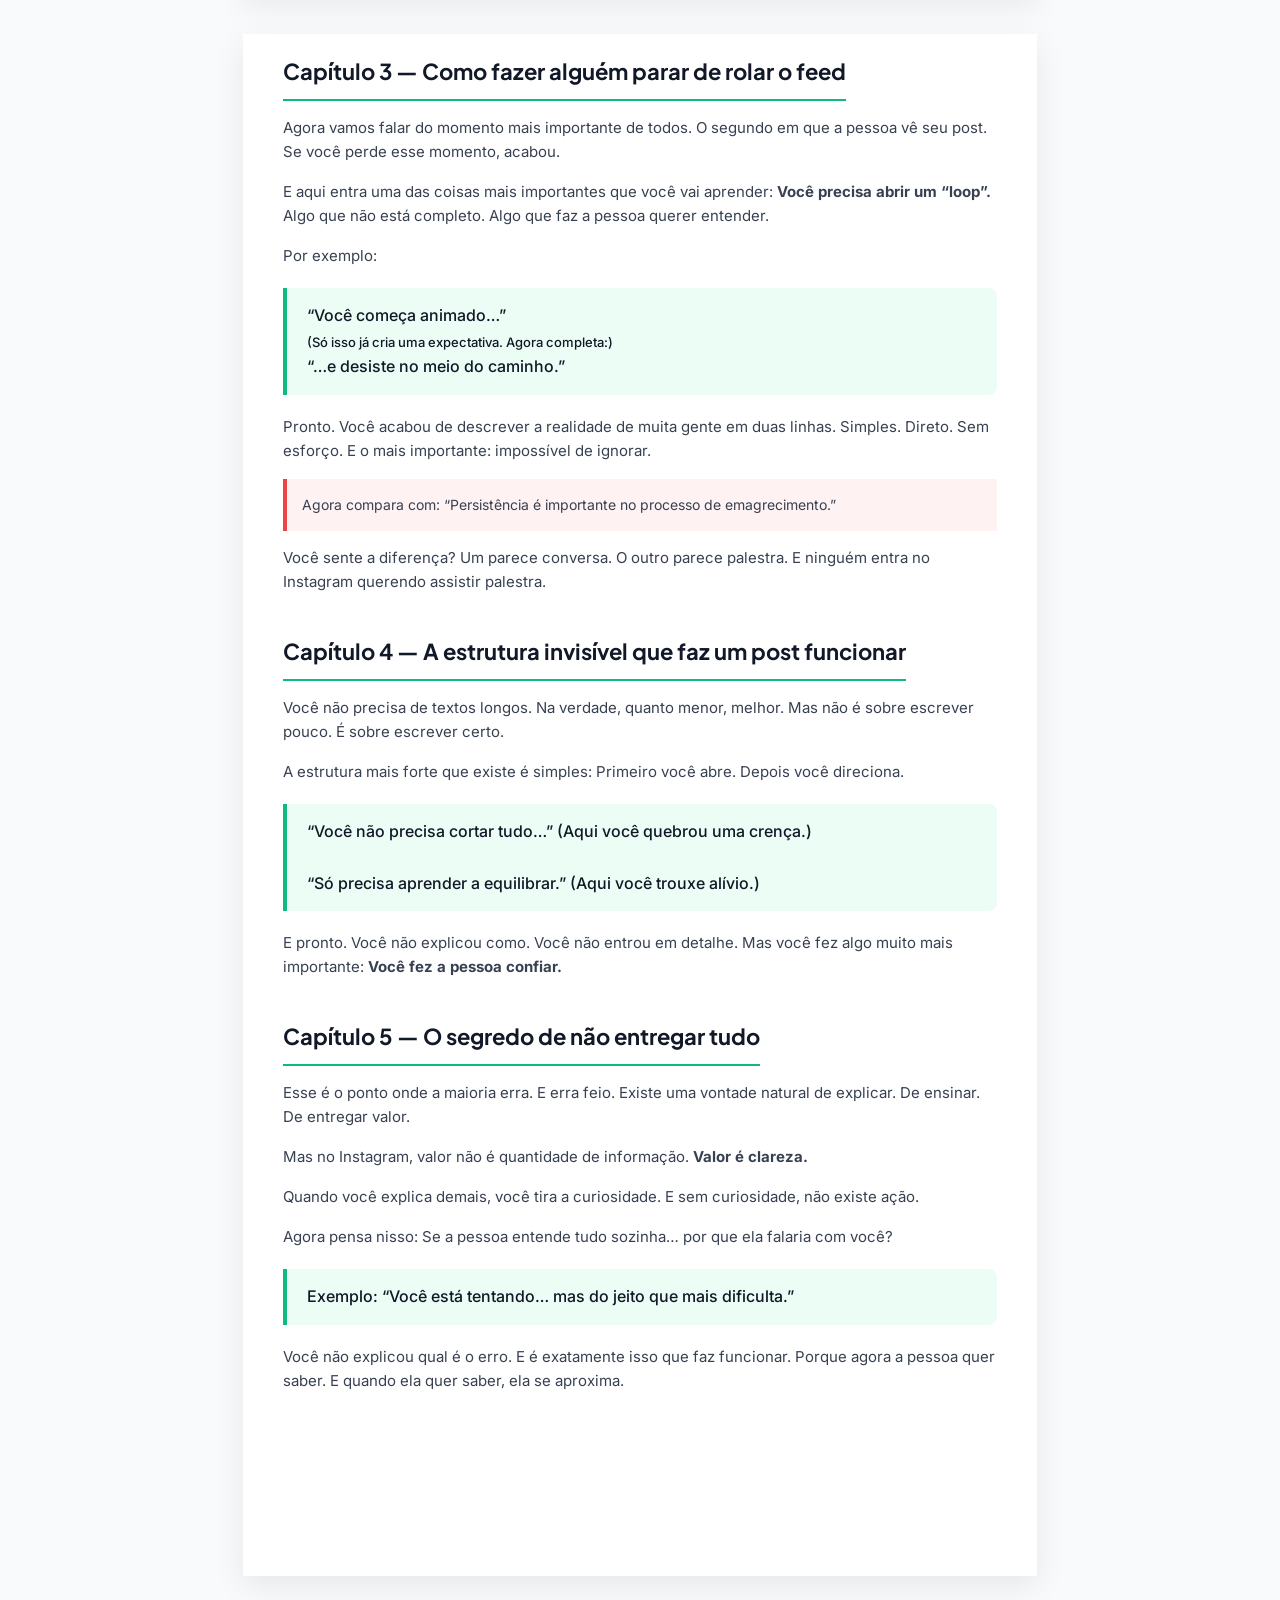
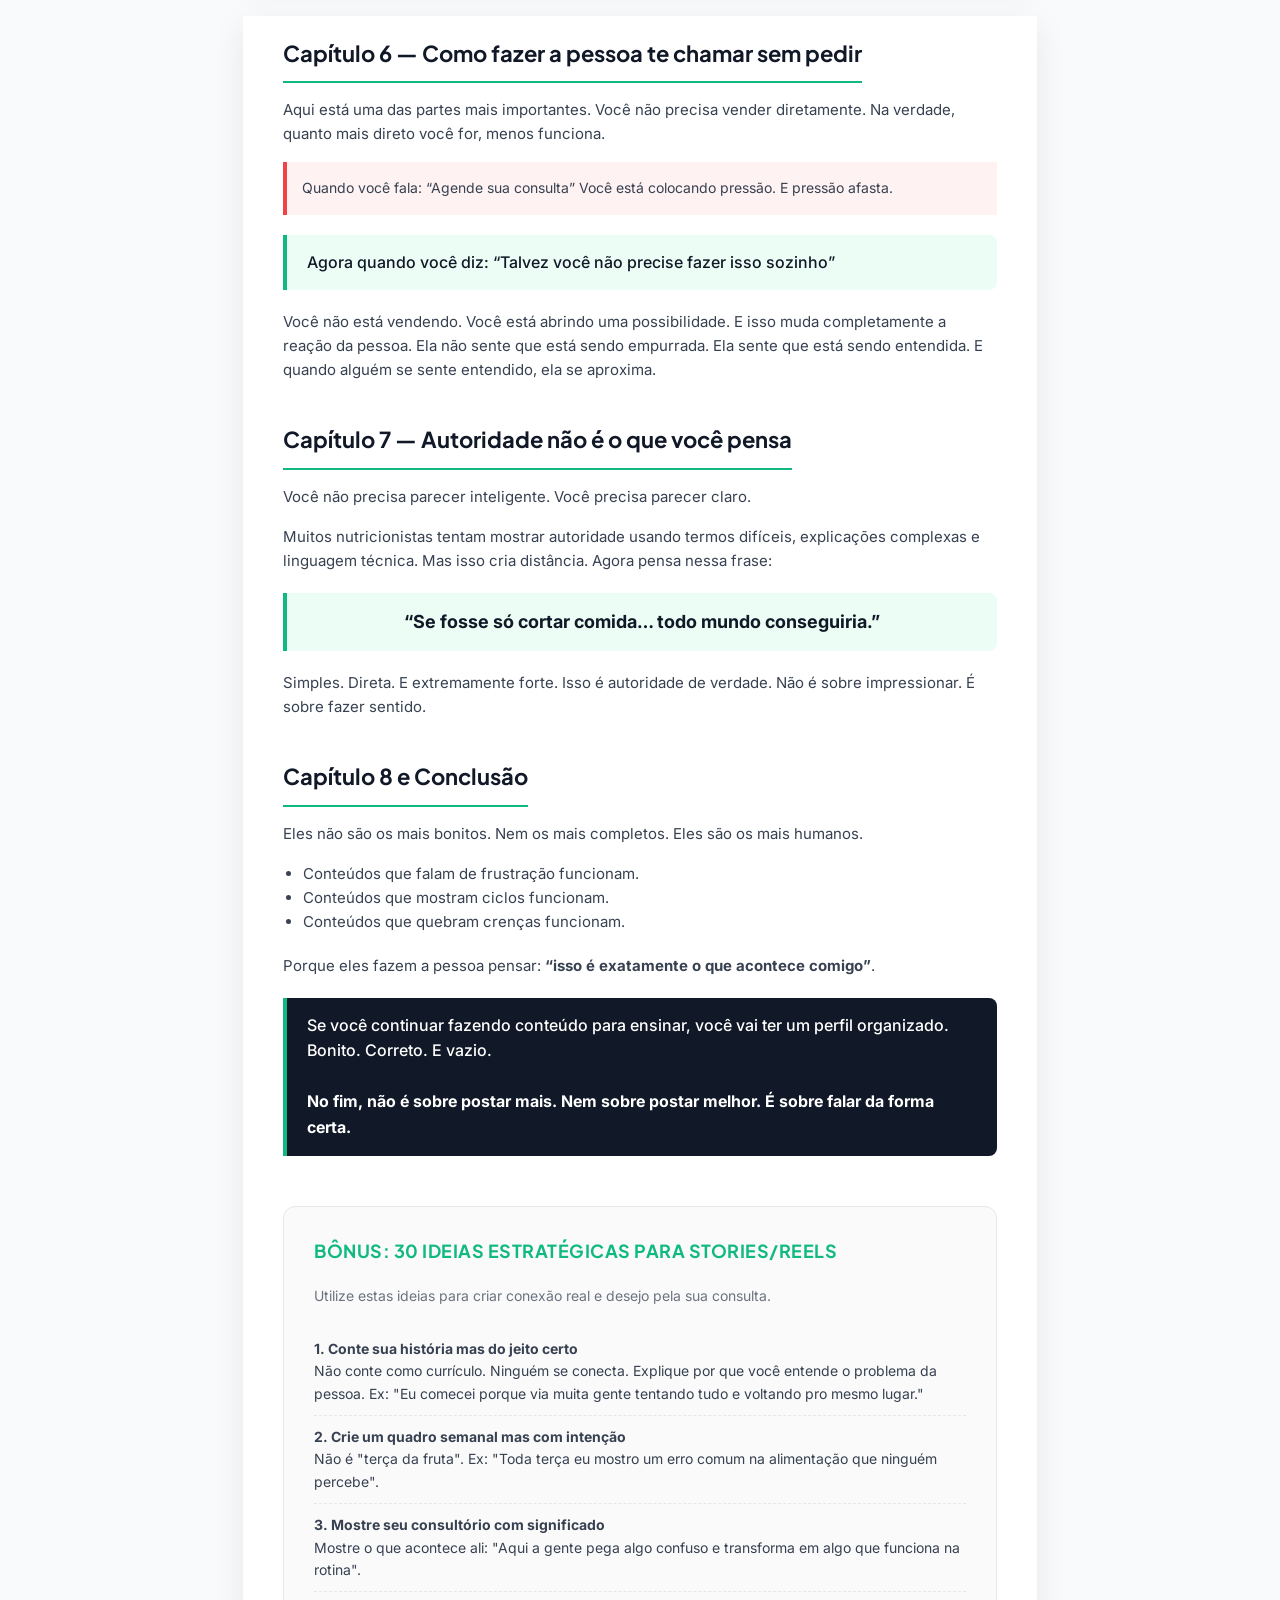
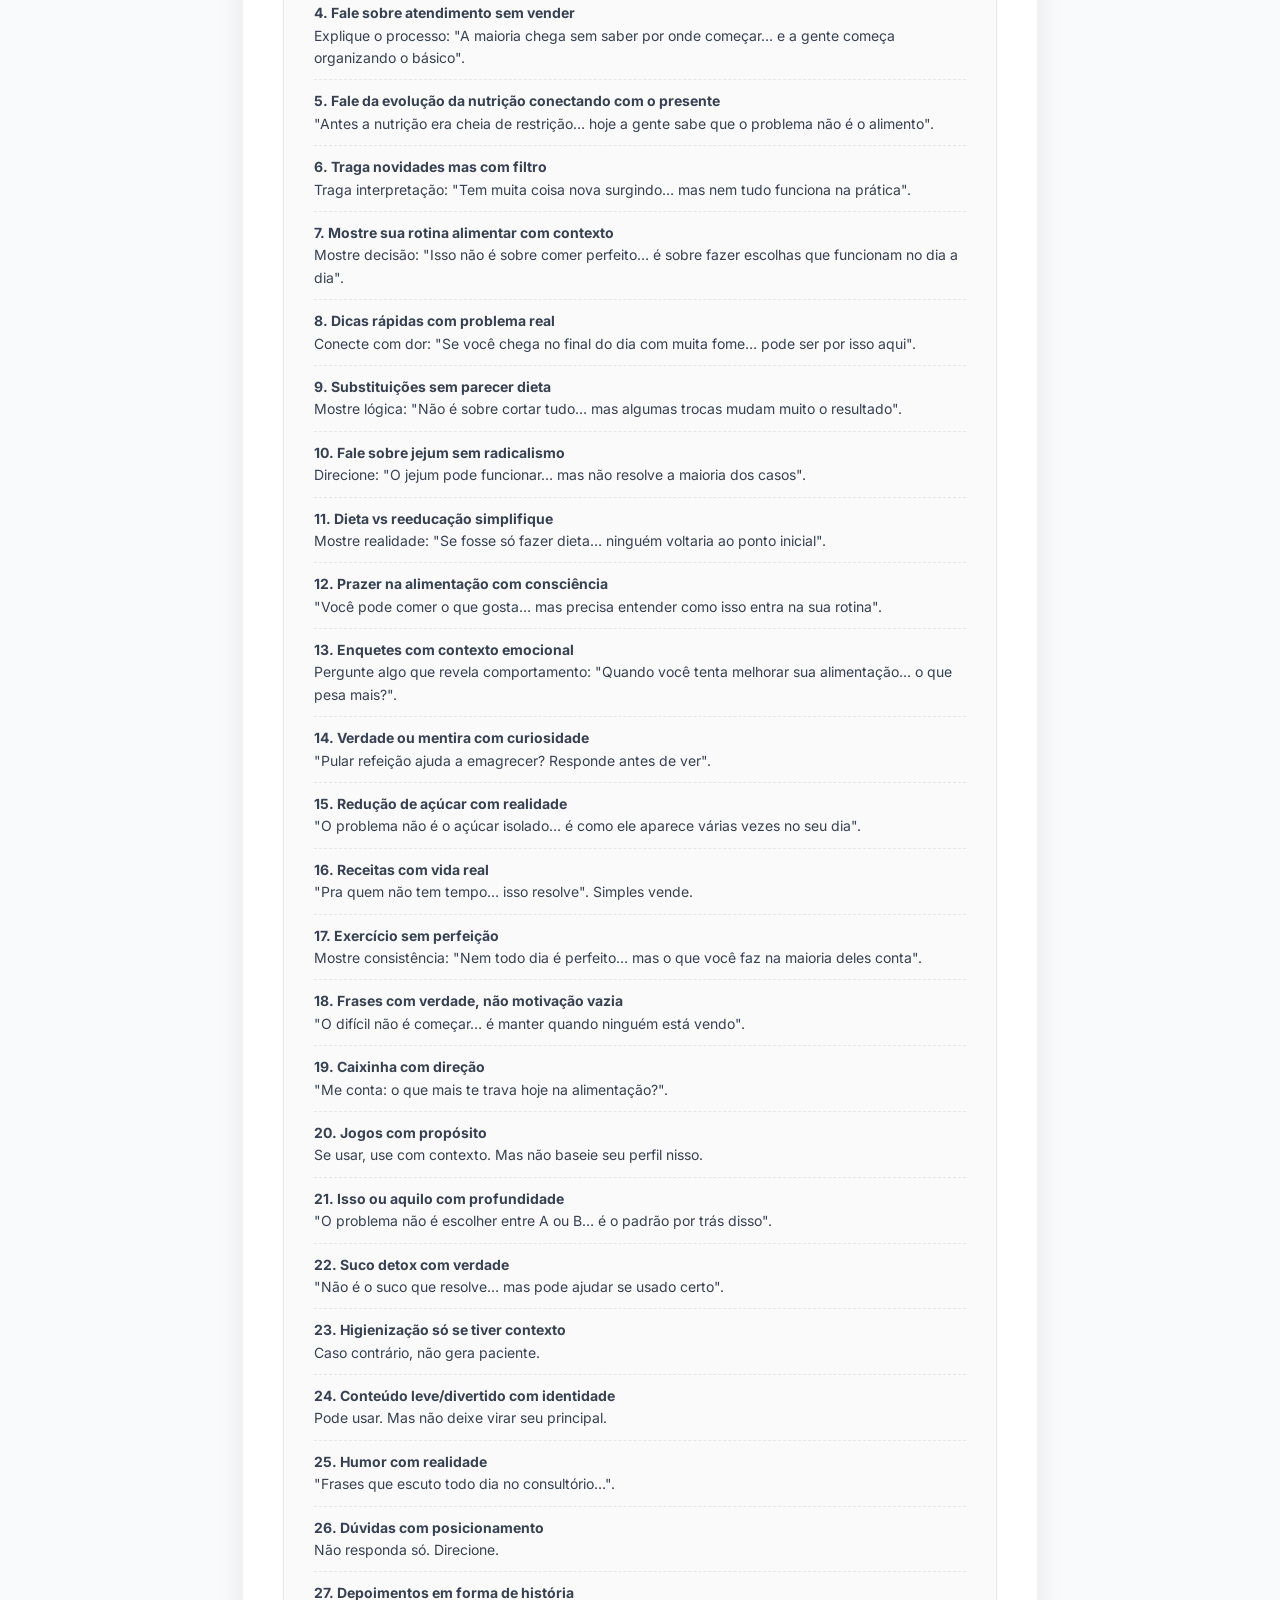
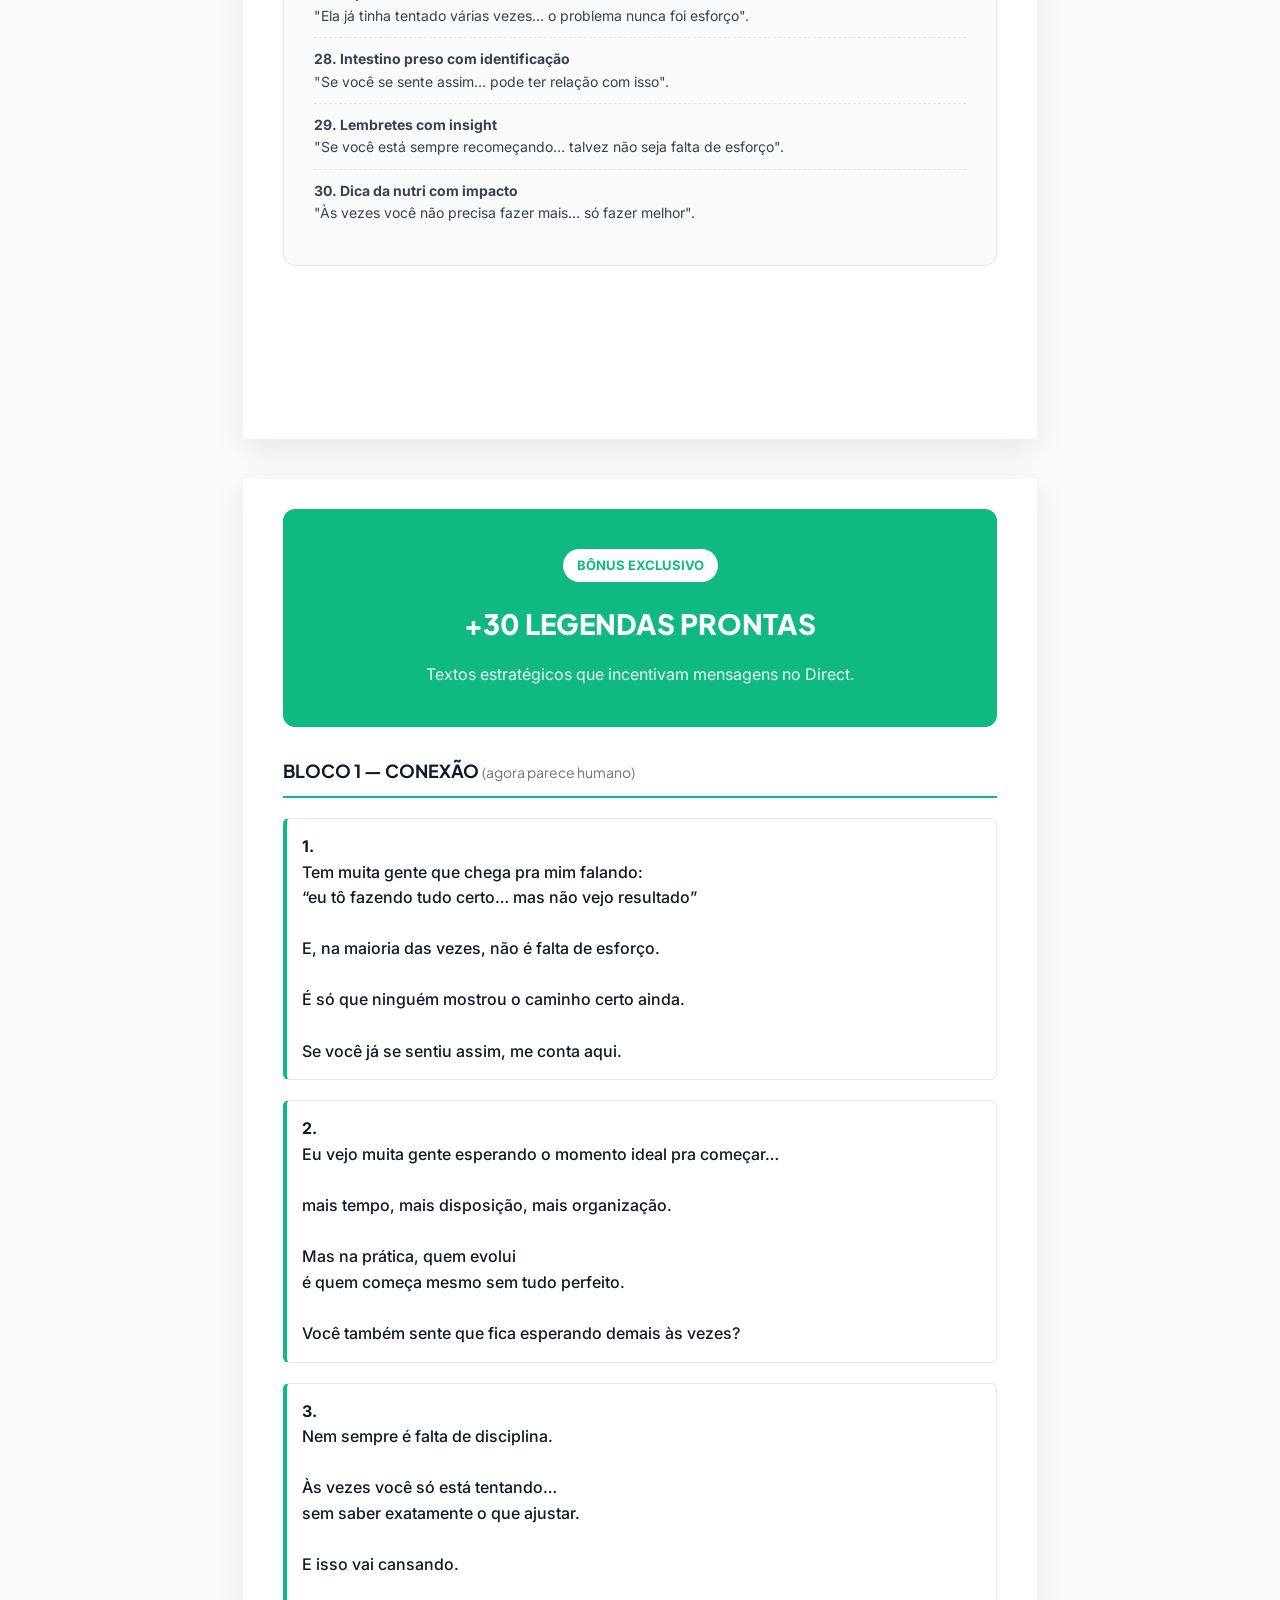
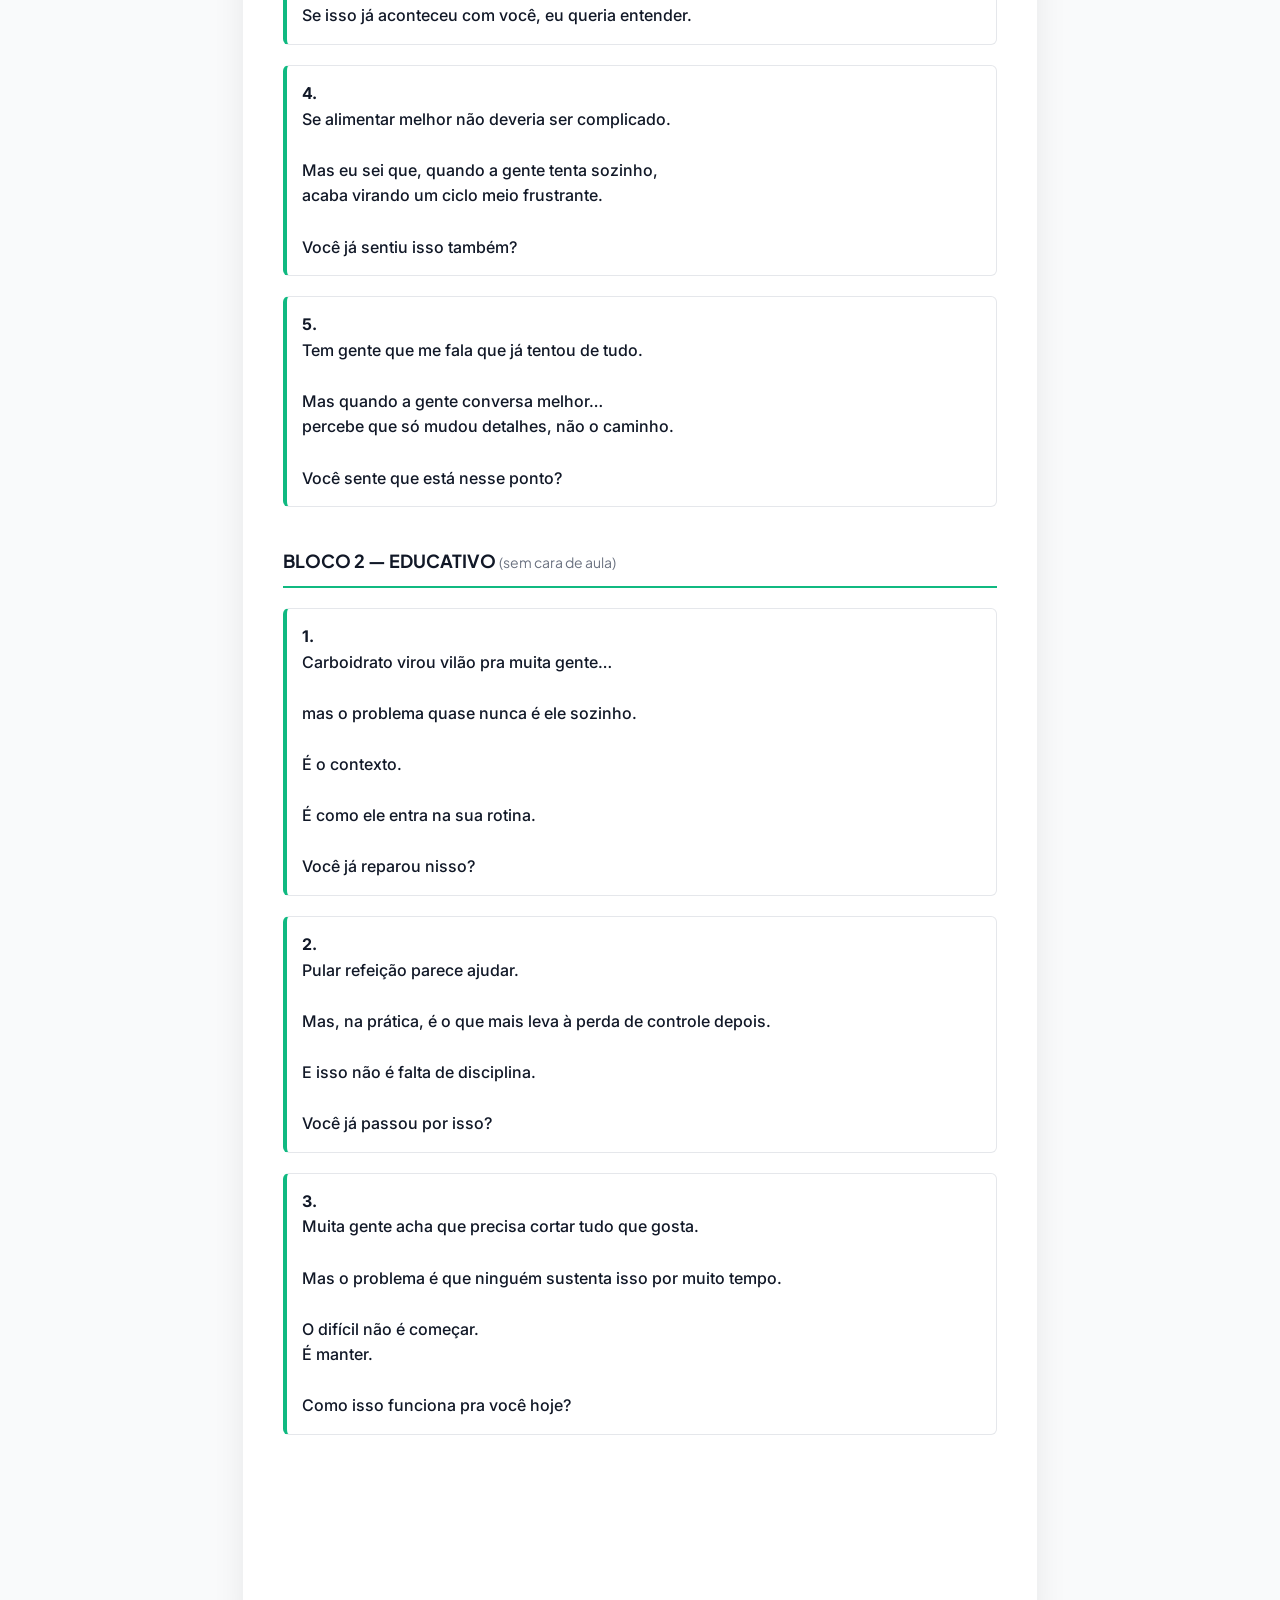
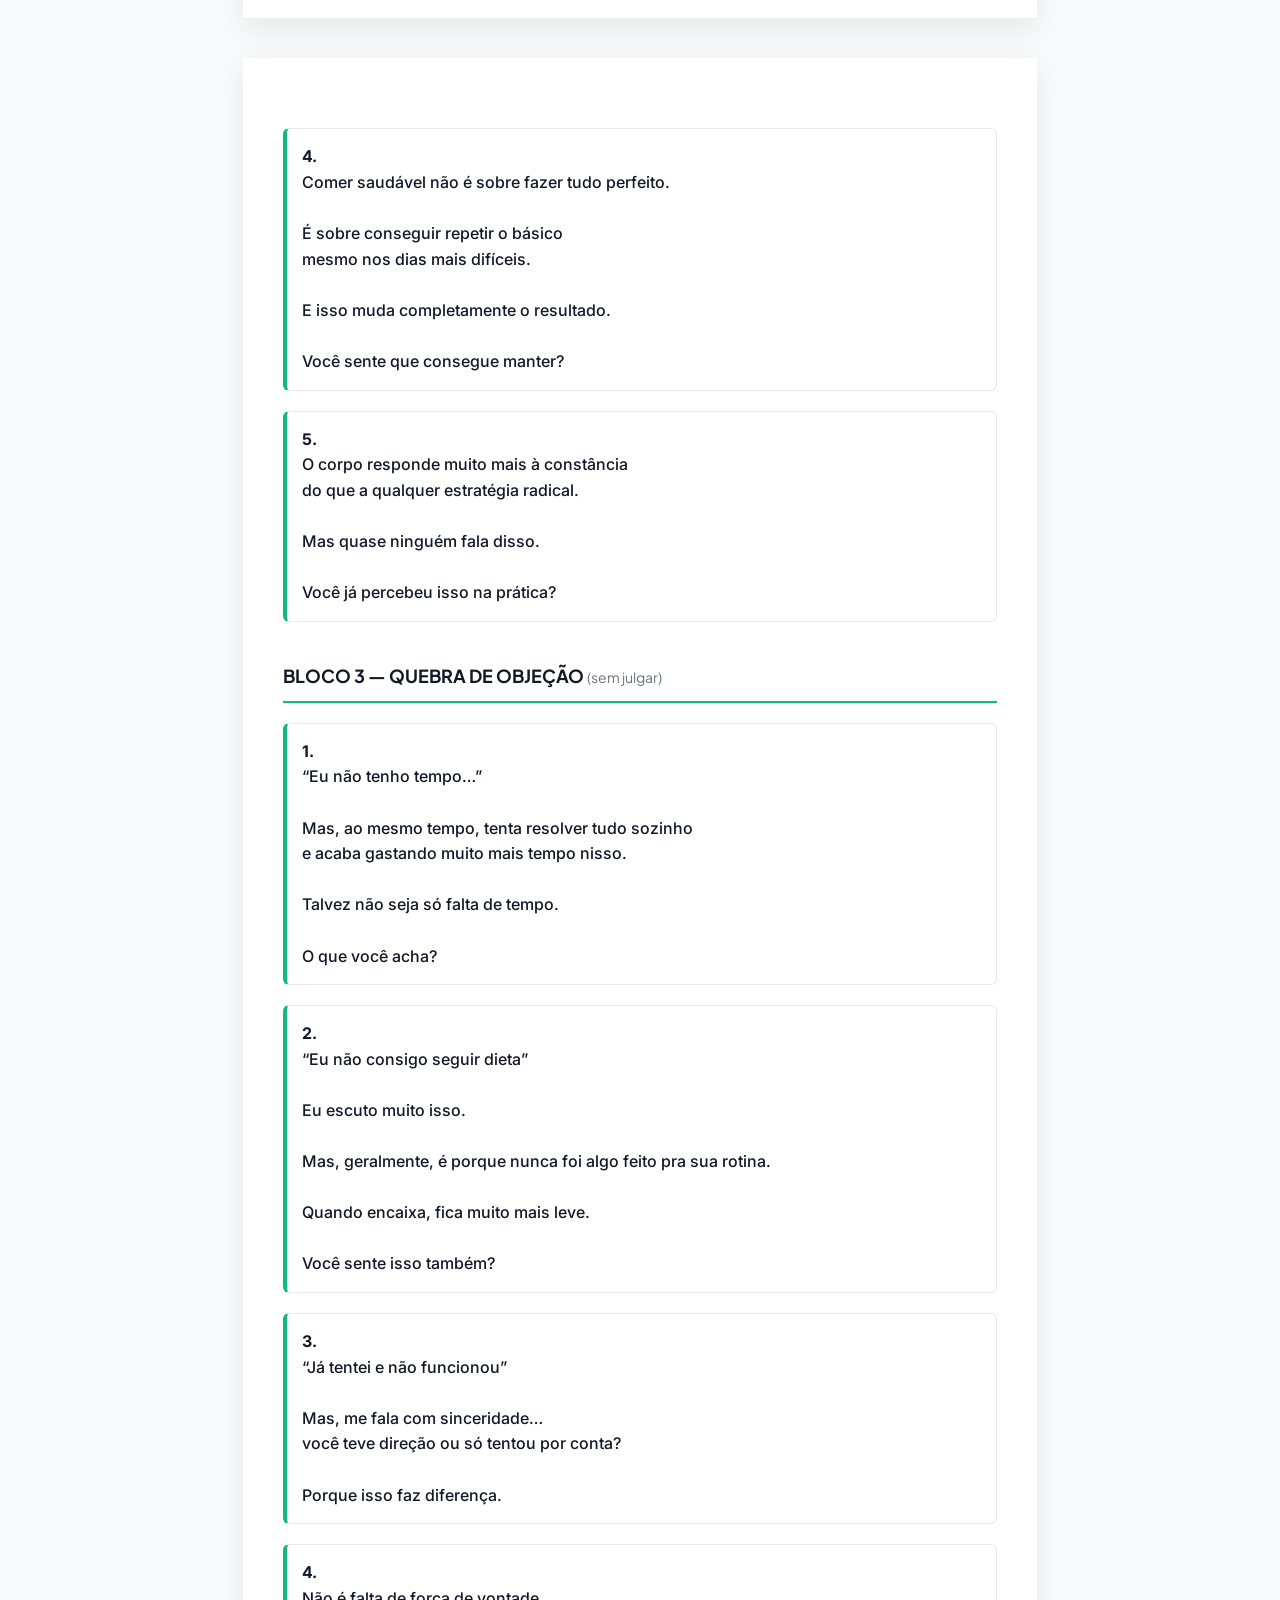
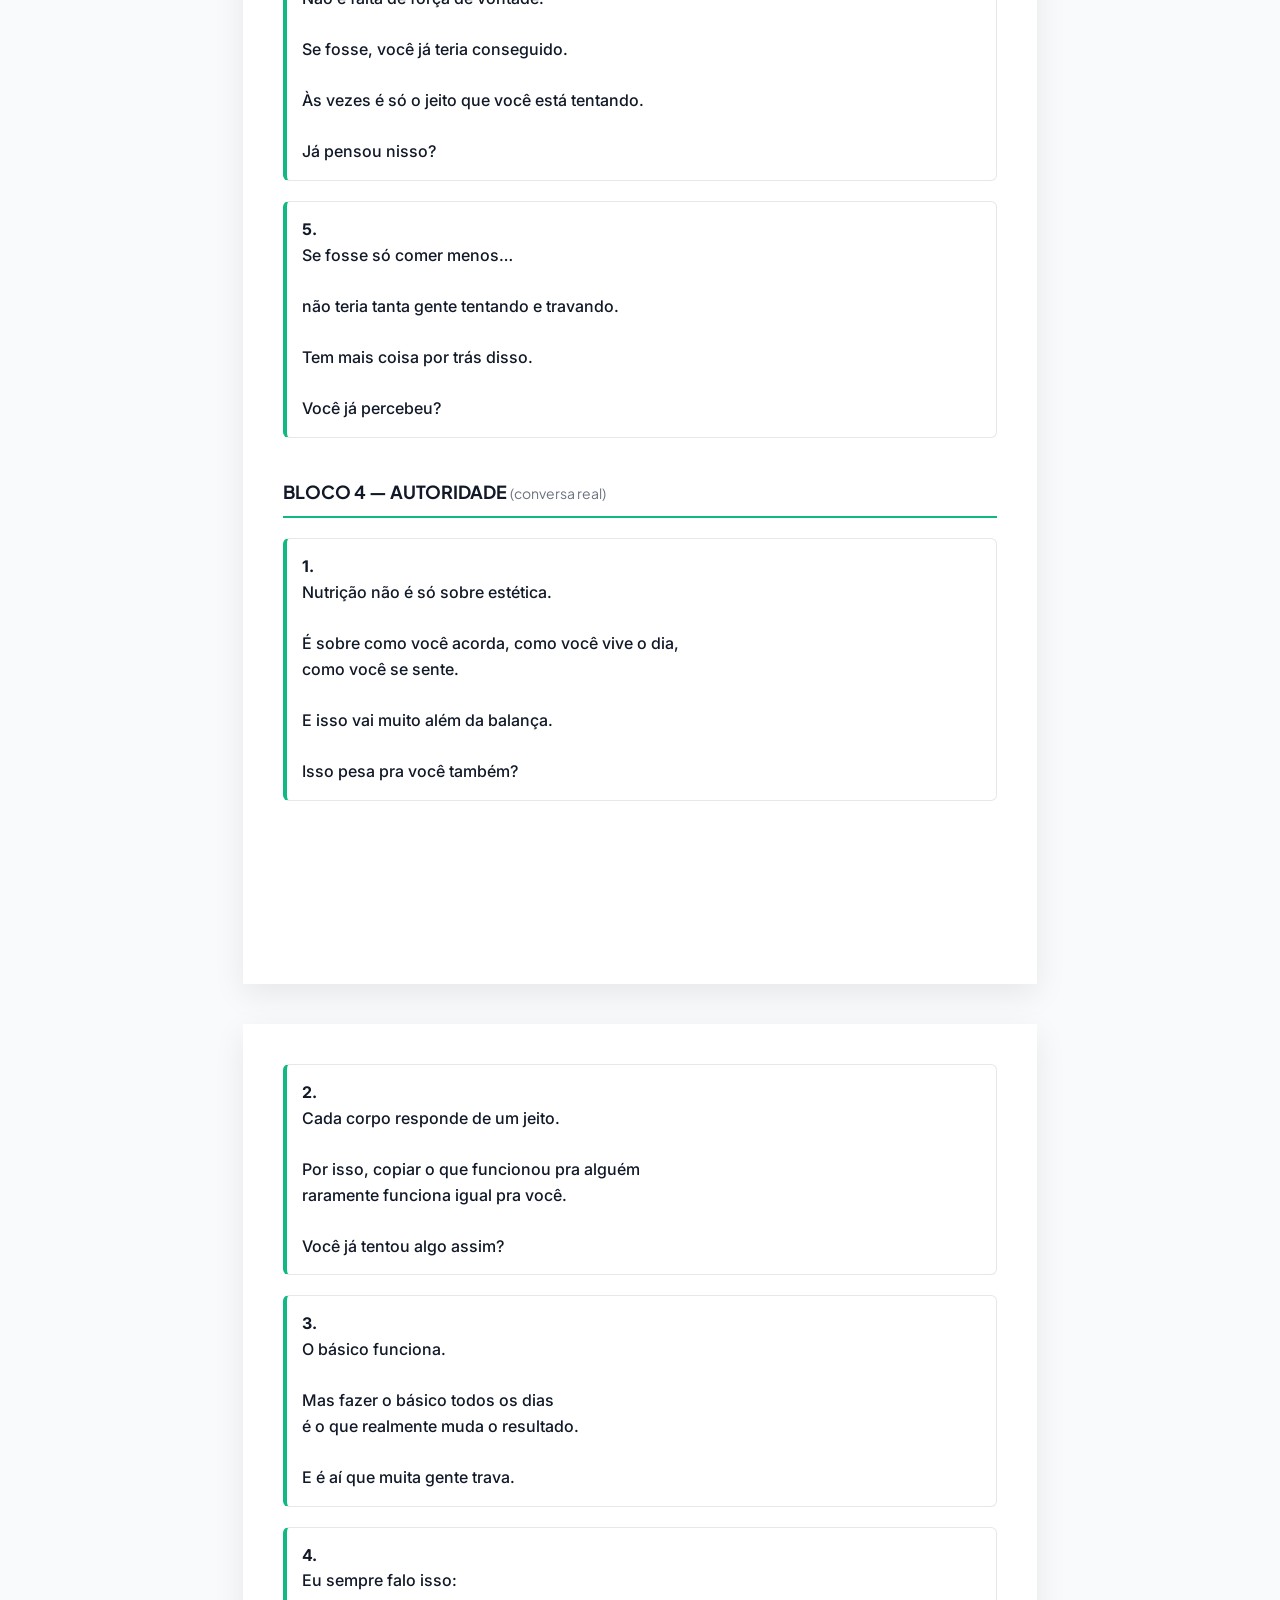
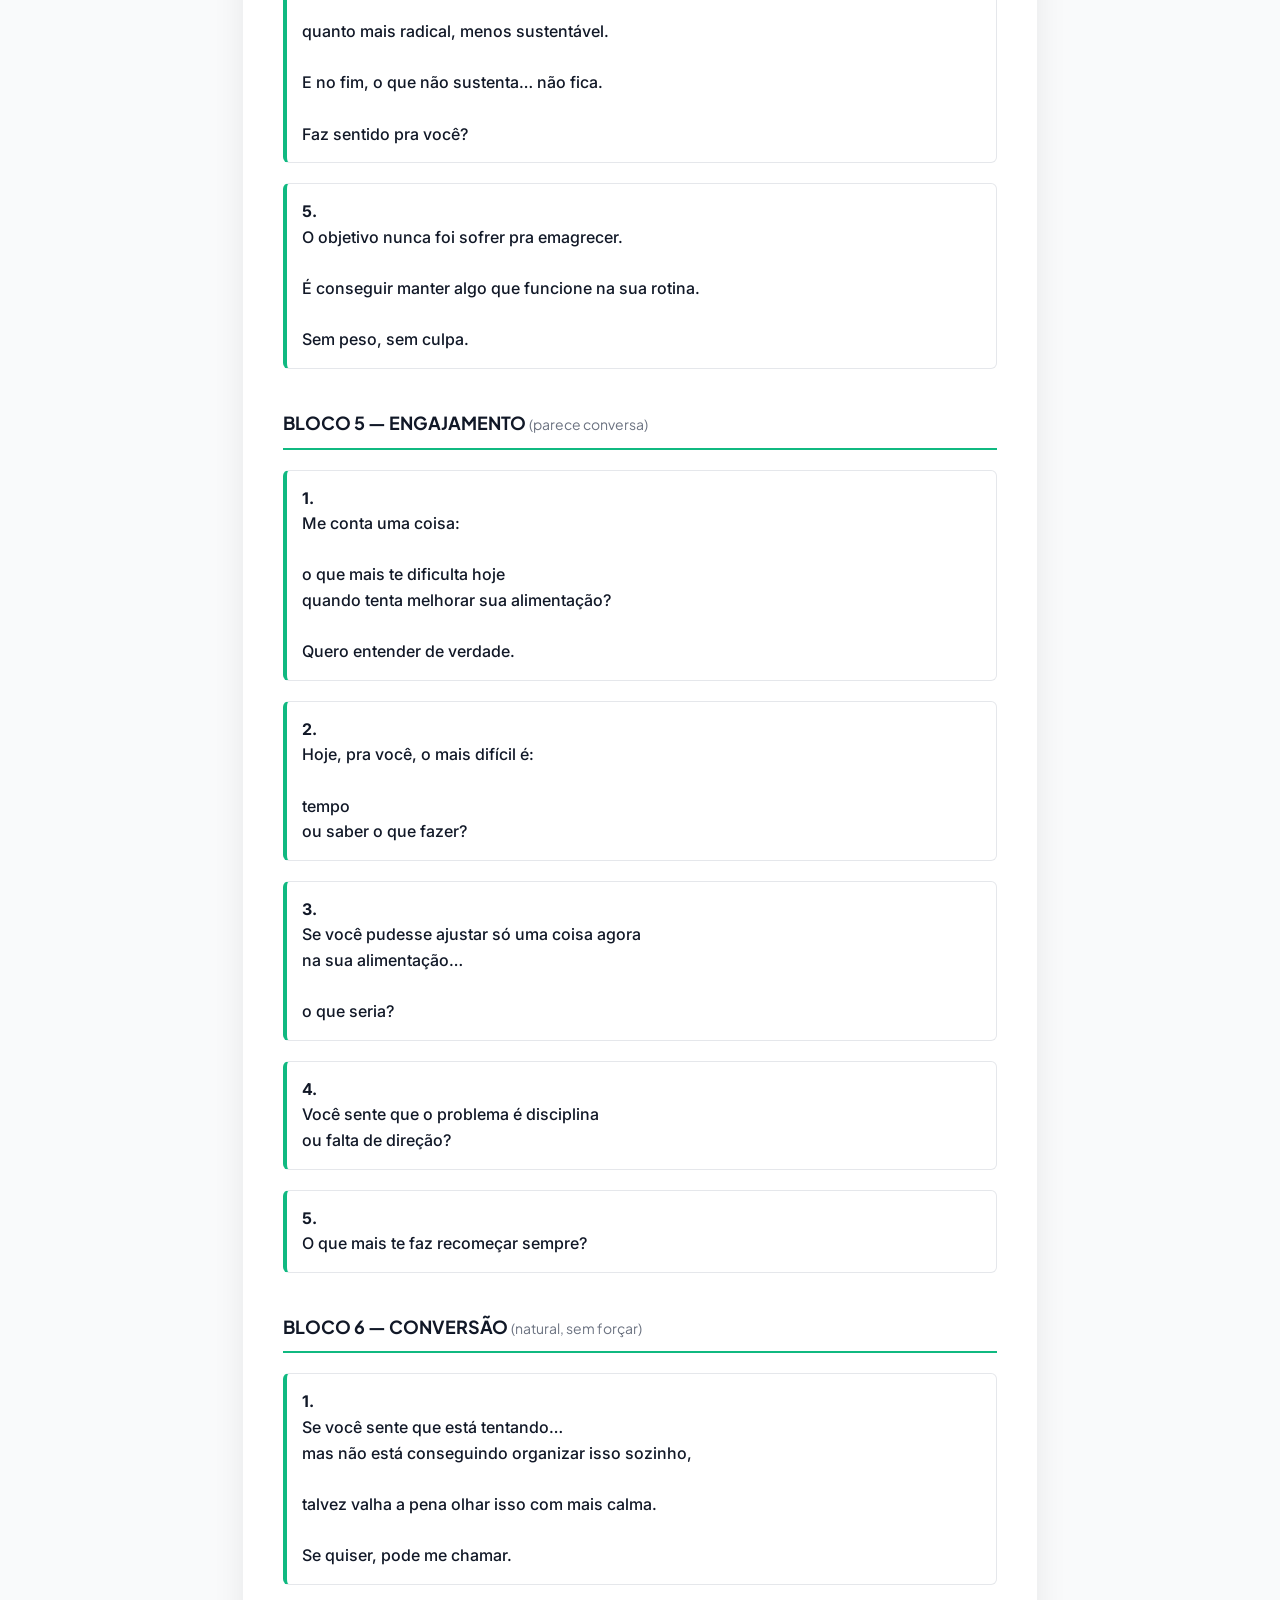
==== commit 73a9e54c: "feat: remove stories scripts bonus and sync to 7 bonus" ====
--- a/Entrega_Pack_da_Nutri_Final.html
+++ b/Entrega_Pack_da_Nutri_Final.html
@@ -505,15 +505,73 @@
             </div>
 
             <!-- ANEXOS ANTIGOS DO PDF ORIGINAL: 30 Ideias e Legendas -->
-            <div class="box" style="margin-top: 50px;">
-                <div class="box-title">Bônus: 30 Ideias de Stories</div>
+            <!-- 30 IDEIAS DE STORIES ATUALIZADAS -->
+            <div class="box" style="margin-top: 50px; background-color: #fafafa;">
+                <div class="box-title">Bônus: 30 Ideias Estratégicas para Stories/Reels</div>
+                <div style="font-size: 14px; margin-bottom: 20px; color: var(--text-light);">
+                    Utilize estas ideias para criar conexão real e desejo pela sua consulta.
+                </div>
+
                 <ul class="text-list">
-                    <li>1. Conte sua história na nutrição</li>
-                    <li>2. Quadro semanal prático</li>
-                    <li>3. Mostre os bastidores do seu trabalho</li>
-                    <li>4. Caixa de perguntas estratégica</li>
-                    <li>5. Quebre um mito silencioso sobre metabolismo</li>
-                    <li><i>... (Todas as ideias completas no seu material bônus associado)</i></li>
+                    <li><strong>1. Conte sua história mas do jeito certo</strong><br>Não conte como currículo. Ninguém
+                        se conecta. Explique por que você entende o problema da pessoa. Ex: "Eu comecei porque via muita
+                        gente tentando tudo e voltando pro mesmo lugar."</li>
+                    <li><strong>2. Crie um quadro semanal mas com intenção</strong><br>Não é "terça da fruta". Ex: "Toda
+                        terça eu mostro um erro comum na alimentação que ninguém percebe".</li>
+                    <li><strong>3. Mostre seu consultório com significado</strong><br>Mostre o que acontece ali: "Aqui a
+                        gente pega algo confuso e transforma em algo que funciona na rotina".</li>
+                    <li><strong>4. Fale sobre atendimento sem vender</strong><br>Explique o processo: "A maioria chega
+                        sem saber por onde começar… e a gente começa organizando o básico".</li>
+                    <li><strong>5. Fale da evolução da nutrição conectando com o presente</strong><br>"Antes a nutrição
+                        era cheia de restrição… hoje a gente sabe que o problema não é o alimento".</li>
+                    <li><strong>6. Traga novidades mas com filtro</strong><br>Traga interpretação: "Tem muita coisa nova
+                        surgindo… mas nem tudo funciona na prática".</li>
+                    <li><strong>7. Mostre sua rotina alimentar com contexto</strong><br>Mostre decisão: "Isso não é
+                        sobre comer perfeito… é sobre fazer escolhas que funcionam no dia a dia".</li>
+                    <li><strong>8. Dicas rápidas com problema real</strong><br>Conecte com dor: "Se você chega no final
+                        do dia com muita fome… pode ser por isso aqui".</li>
+                    <li><strong>9. Substituições sem parecer dieta</strong><br>Mostre lógica: "Não é sobre cortar tudo…
+                        mas algumas trocas mudam muito o resultado".</li>
+                    <li><strong>10. Fale sobre jejum sem radicalismo</strong><br>Direcione: "O jejum pode funcionar… mas
+                        não resolve a maioria dos casos".</li>
+                    <li><strong>11. Dieta vs reeducação simplifique</strong><br>Mostre realidade: "Se fosse só fazer
+                        dieta… ninguém voltaria ao ponto inicial".</li>
+                    <li><strong>12. Prazer na alimentação com consciência</strong><br>"Você pode comer o que gosta… mas
+                        precisa entender como isso entra na sua rotina".</li>
+                    <li><strong>13. Enquetes com contexto emocional</strong><br>Pergunte algo que revela comportamento:
+                        "Quando você tenta melhorar sua alimentação… o que pesa mais?".</li>
+                    <li><strong>14. Verdade ou mentira com curiosidade</strong><br>"Pular refeição ajuda a emagrecer?
+                        Responde antes de ver".</li>
+                    <li><strong>15. Redução de açúcar com realidade</strong><br>"O problema não é o açúcar isolado… é
+                        como ele aparece várias vezes no seu dia".</li>
+                    <li><strong>16. Receitas com vida real</strong><br>"Pra quem não tem tempo… isso resolve". Simples
+                        vende.</li>
+                    <li><strong>17. Exercício sem perfeição</strong><br>Mostre consistência: "Nem todo dia é perfeito…
+                        mas o que você faz na maioria deles conta".</li>
+                    <li><strong>18. Frases com verdade, não motivação vazia</strong><br>"O difícil não é começar… é
+                        manter quando ninguém está vendo".</li>
+                    <li><strong>19. Caixinha com direção</strong><br>"Me conta: o que mais te trava hoje na
+                        alimentação?".</li>
+                    <li><strong>20. Jogos com propósito</strong><br>Se usar, use com contexto. Mas não baseie seu perfil
+                        nisso.</li>
+                    <li><strong>21. Isso ou aquilo com profundidade</strong><br>"O problema não é escolher entre A ou B…
+                        é o padrão por trás disso".</li>
+                    <li><strong>22. Suco detox com verdade</strong><br>"Não é o suco que resolve… mas pode ajudar se
+                        usado certo".</li>
+                    <li><strong>23. Higienização só se tiver contexto</strong><br>Caso contrário, não gera paciente.
+                    </li>
+                    <li><strong>24. Conteúdo leve/divertido com identidade</strong><br>Pode usar. Mas não deixe virar
+                        seu principal.</li>
+                    <li><strong>25. Humor com realidade</strong><br>"Frases que escuto todo dia no consultório…".</li>
+                    <li><strong>26. Dúvidas com posicionamento</strong><br>Não responda só. Direcione.</li>
+                    <li><strong>27. Depoimentos em forma de história</strong><br>"Ela já tinha tentado várias vezes… o
+                        problema nunca foi esforço".</li>
+                    <li><strong>28. Intestino preso com identificação</strong><br>"Se você se sente assim… pode ter
+                        relação com isso".</li>
+                    <li><strong>29. Lembretes com insight</strong><br>"Se você está sempre recomeçando… talvez não seja
+                        falta de esforço".</li>
+                    <li><strong>30. Dica da nutri com impacto</strong><br>"Às vezes você não precisa fazer mais… só
+                        fazer melhor".</li>
                 </ul>
             </div>
         </div>
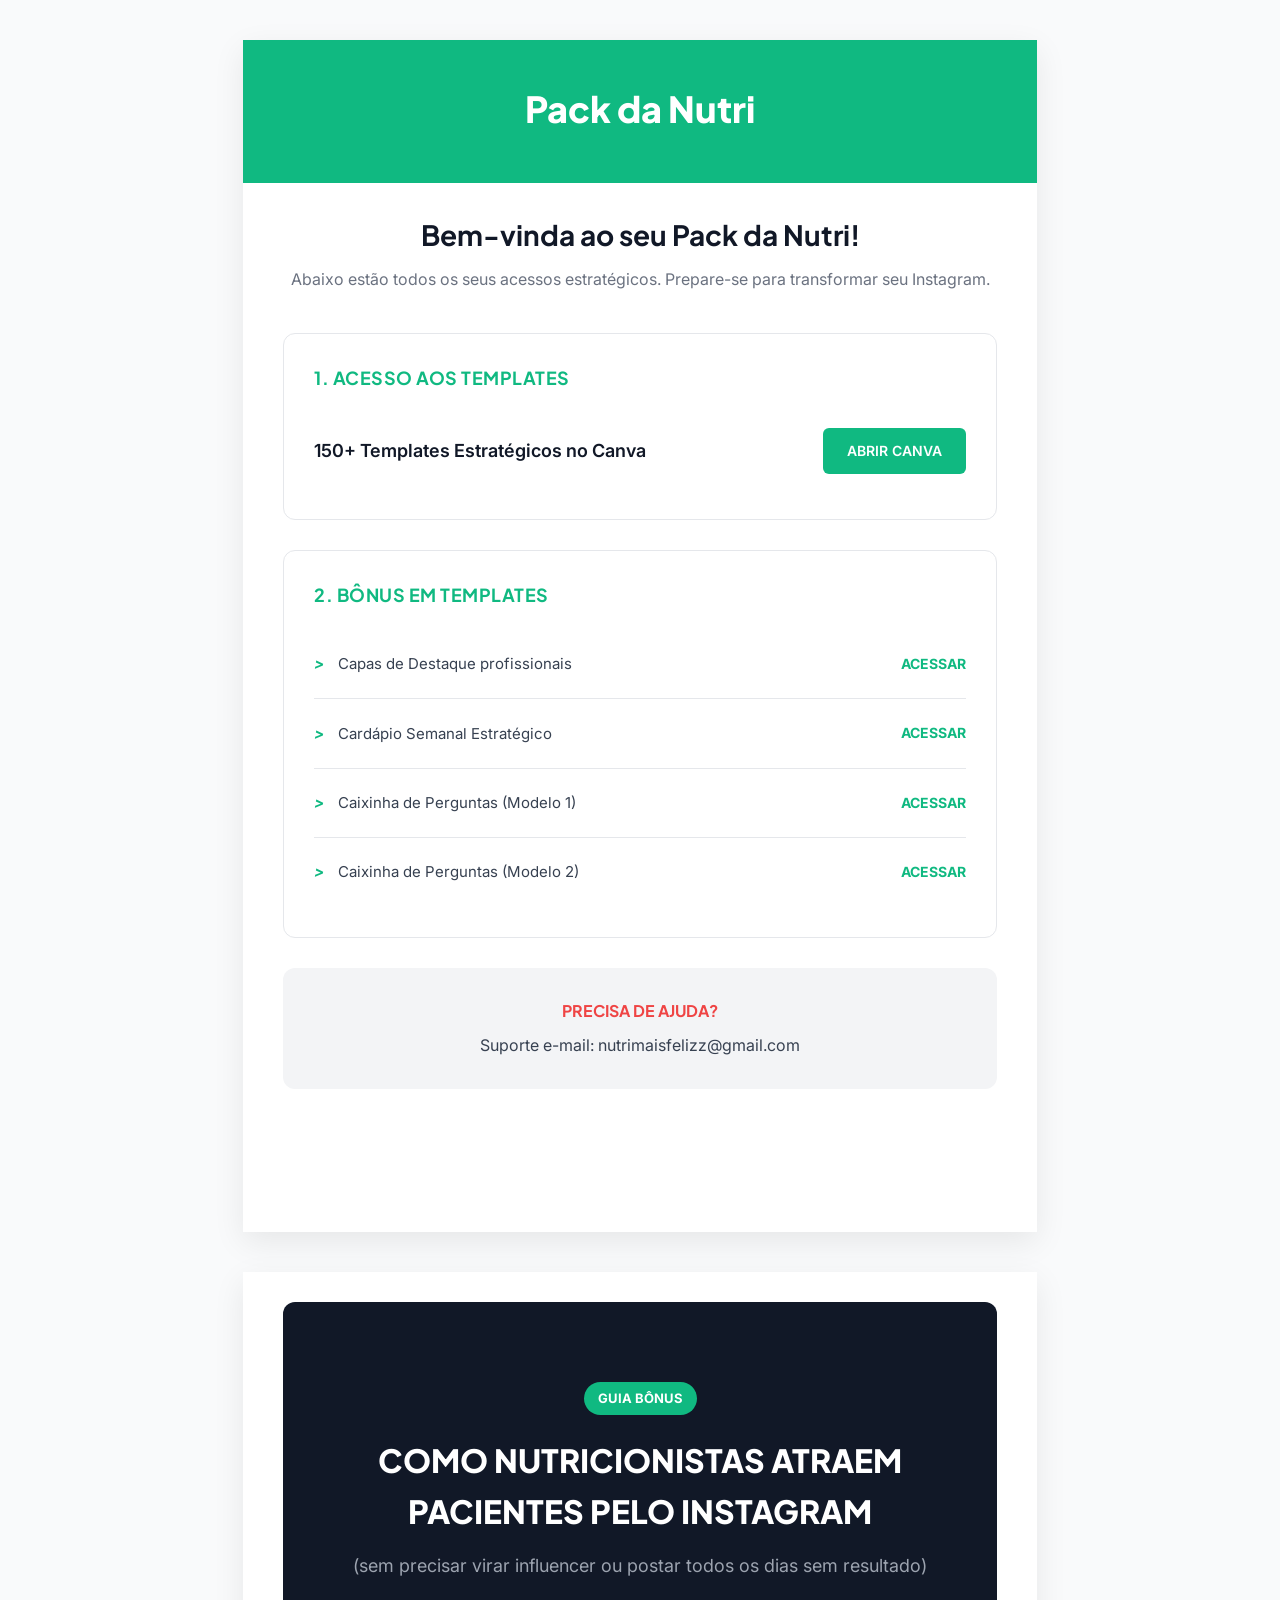
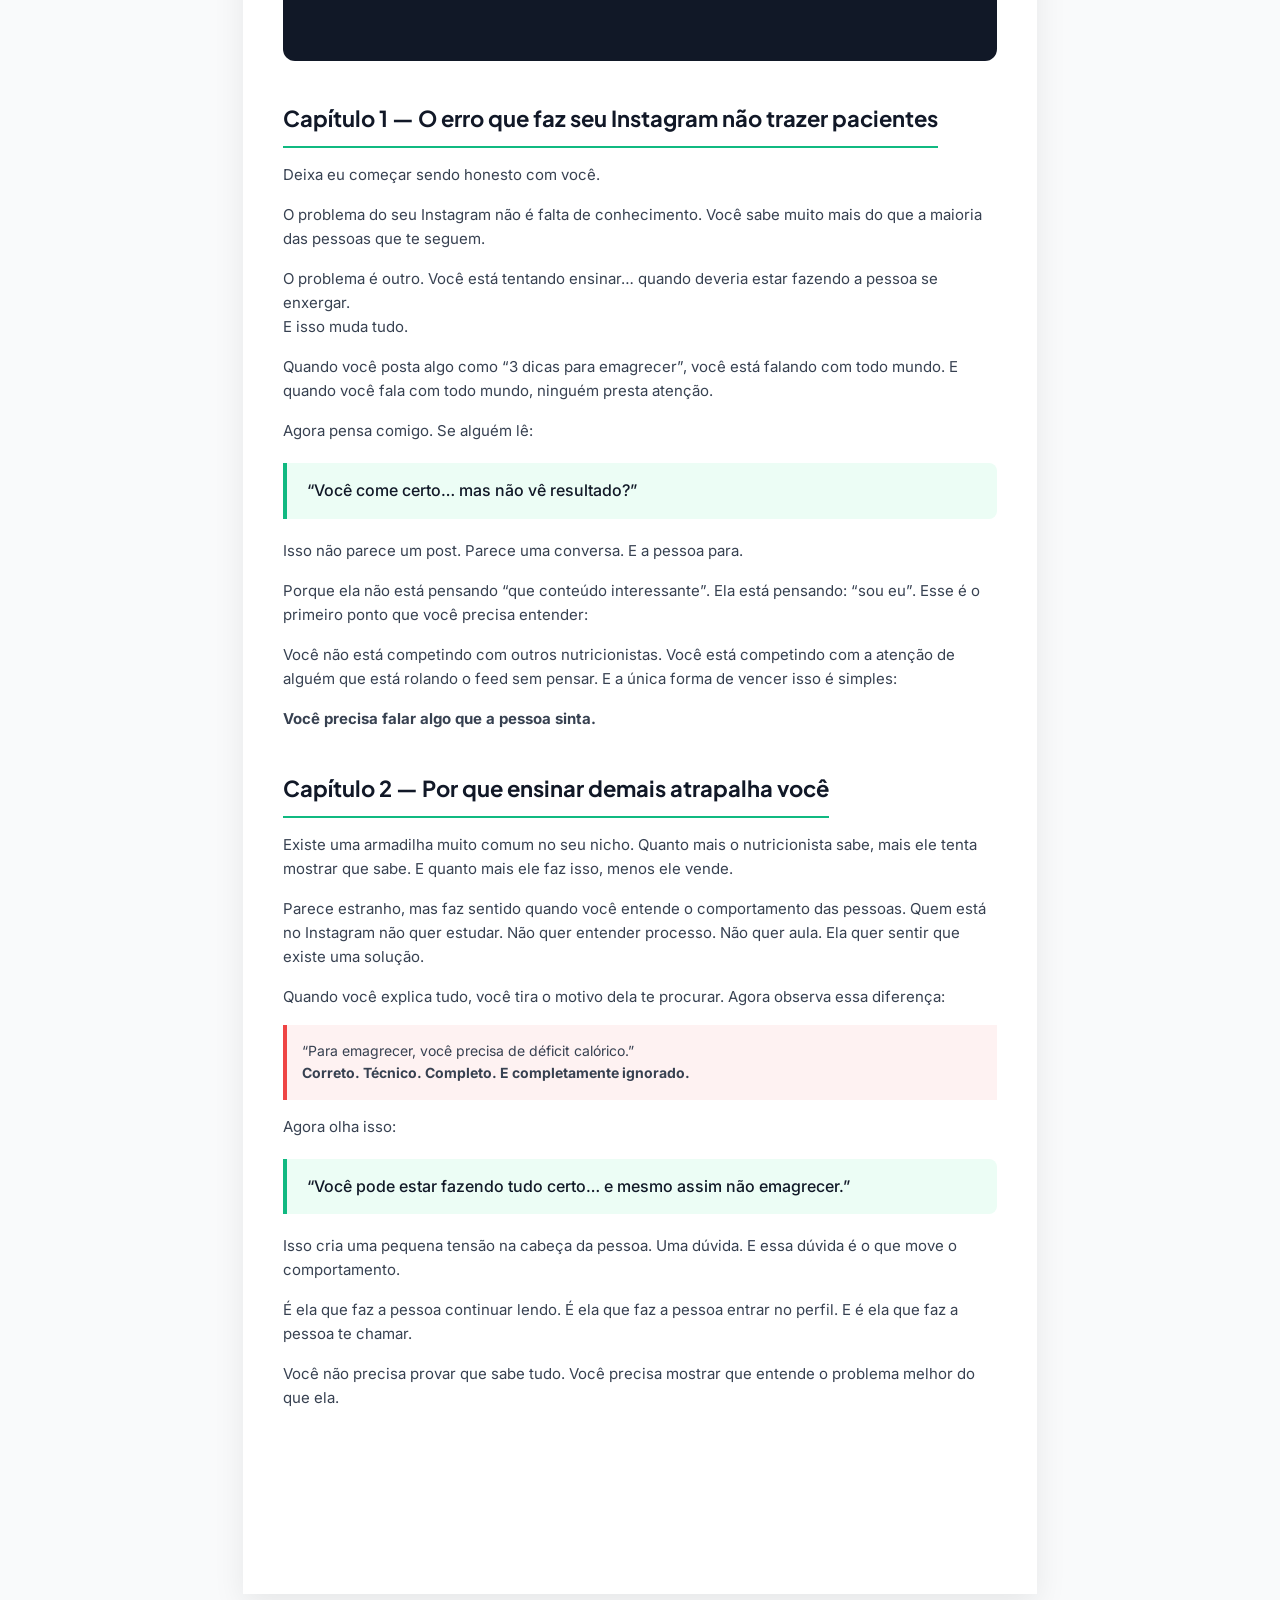
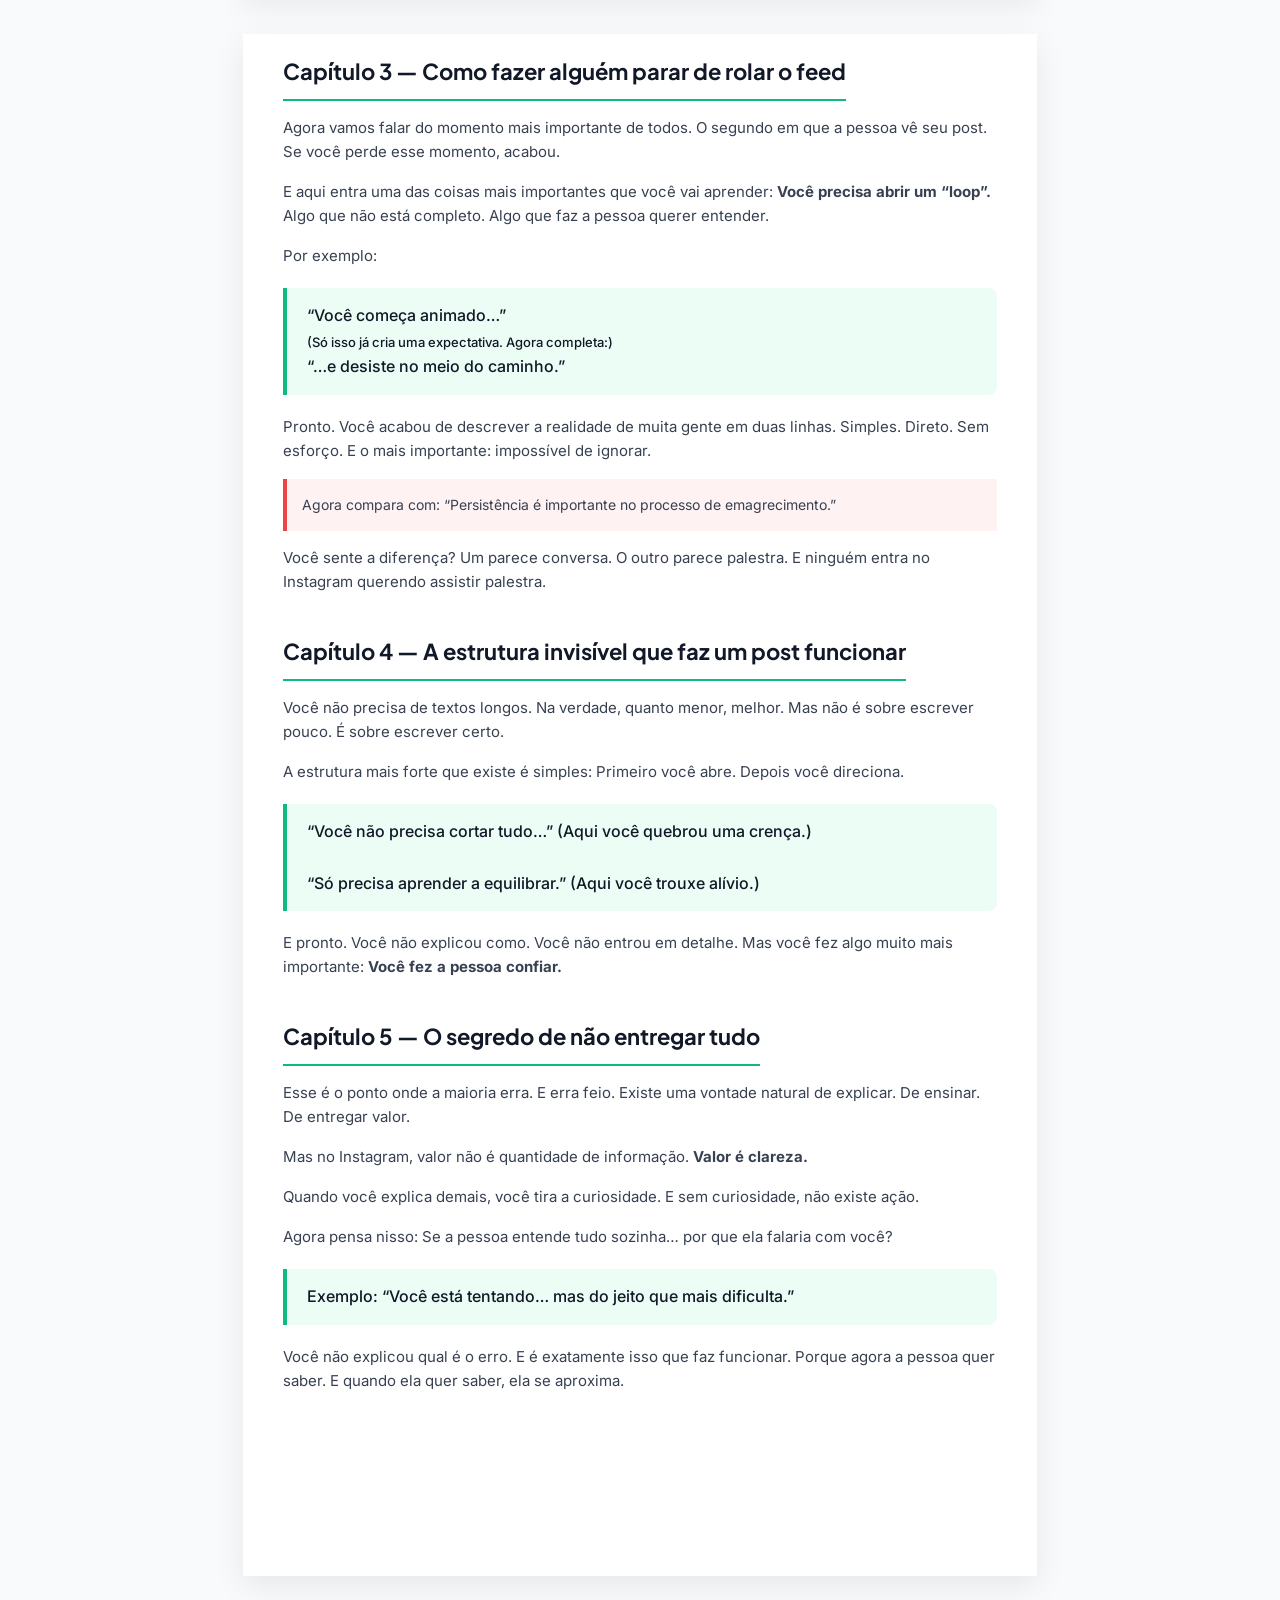
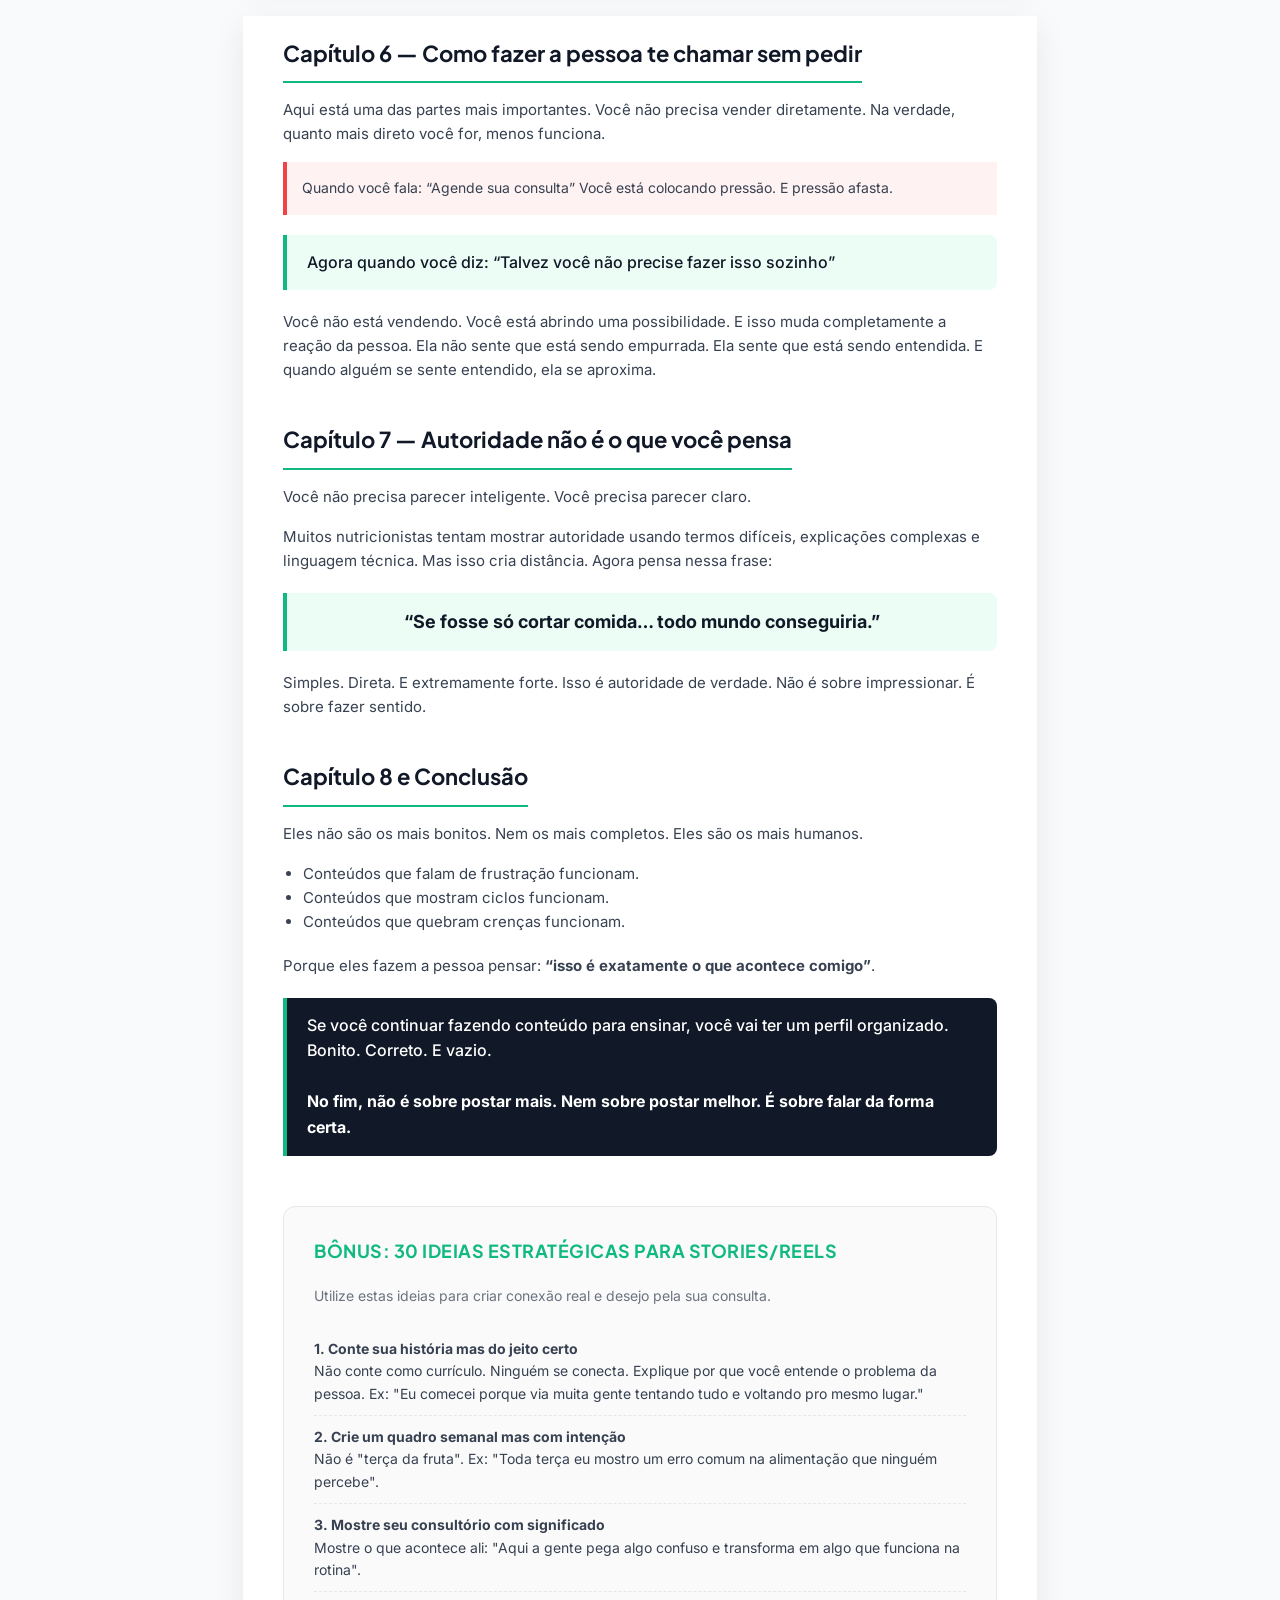
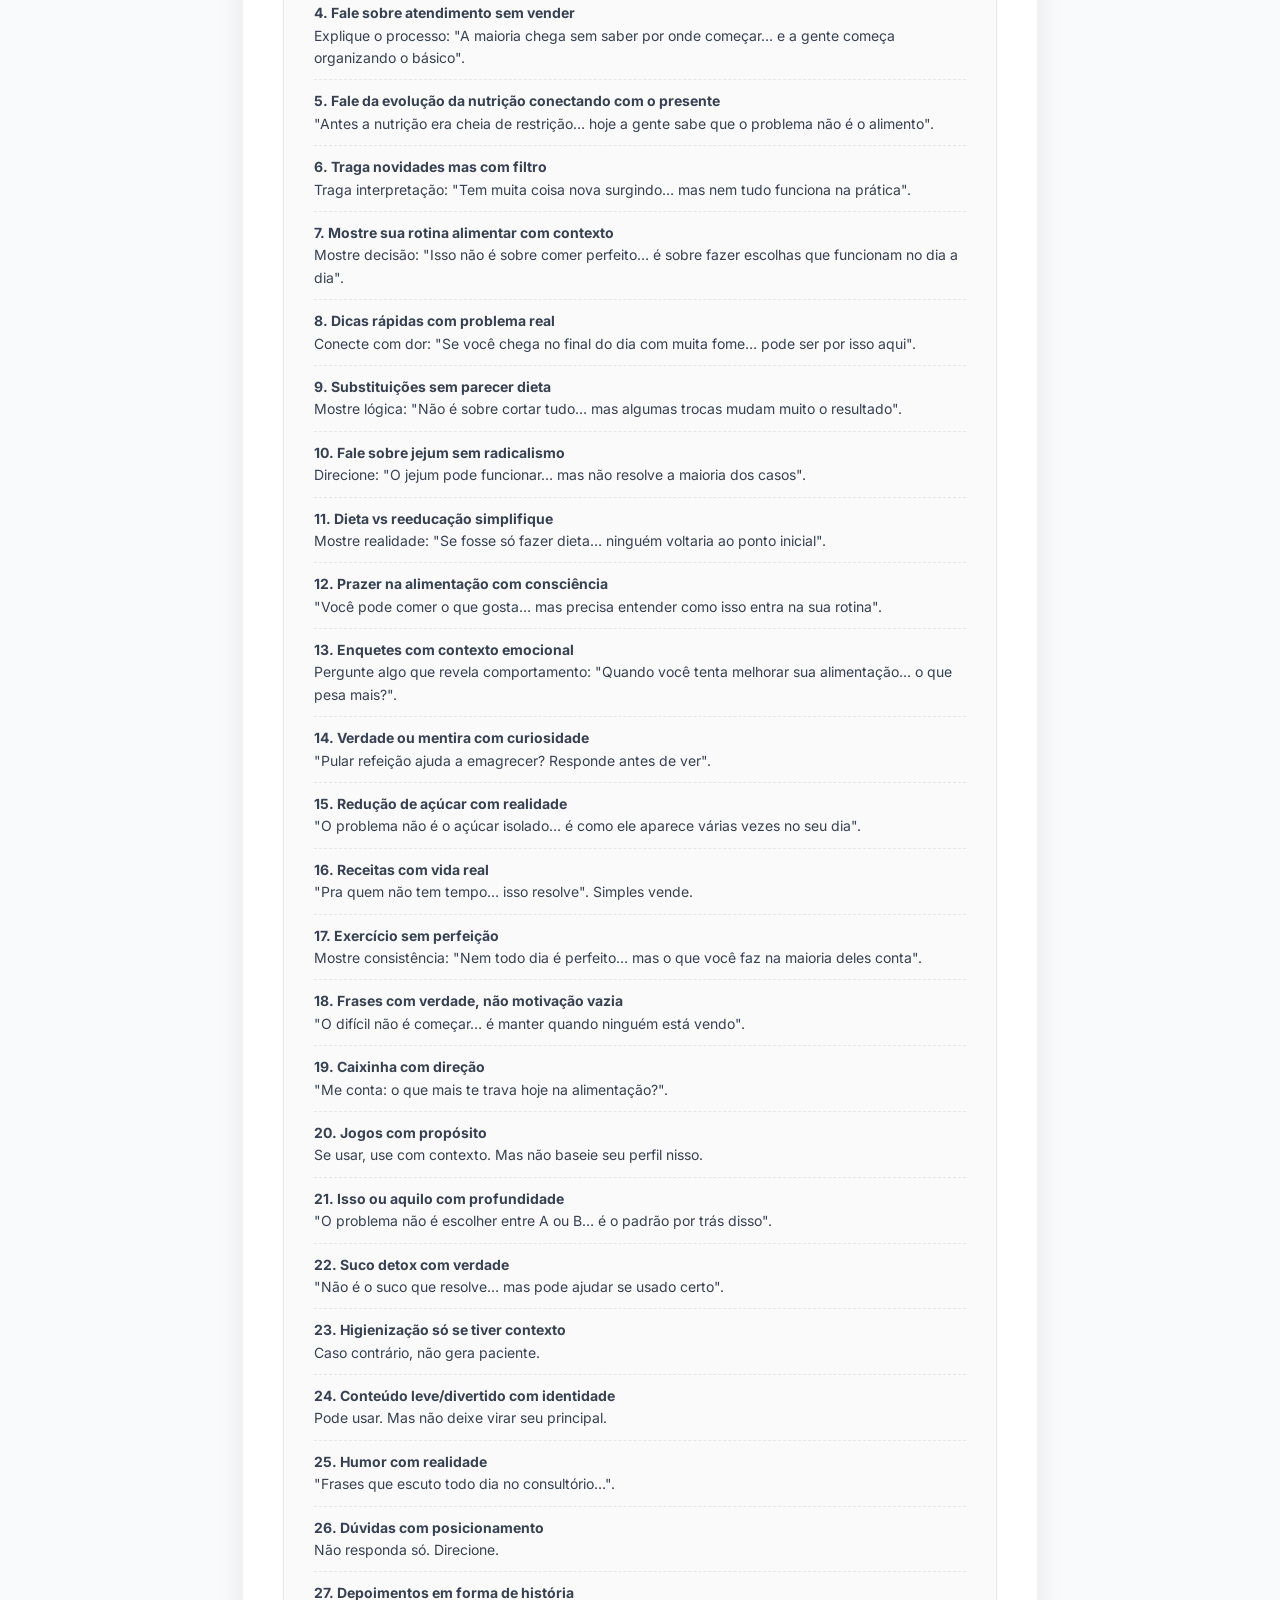
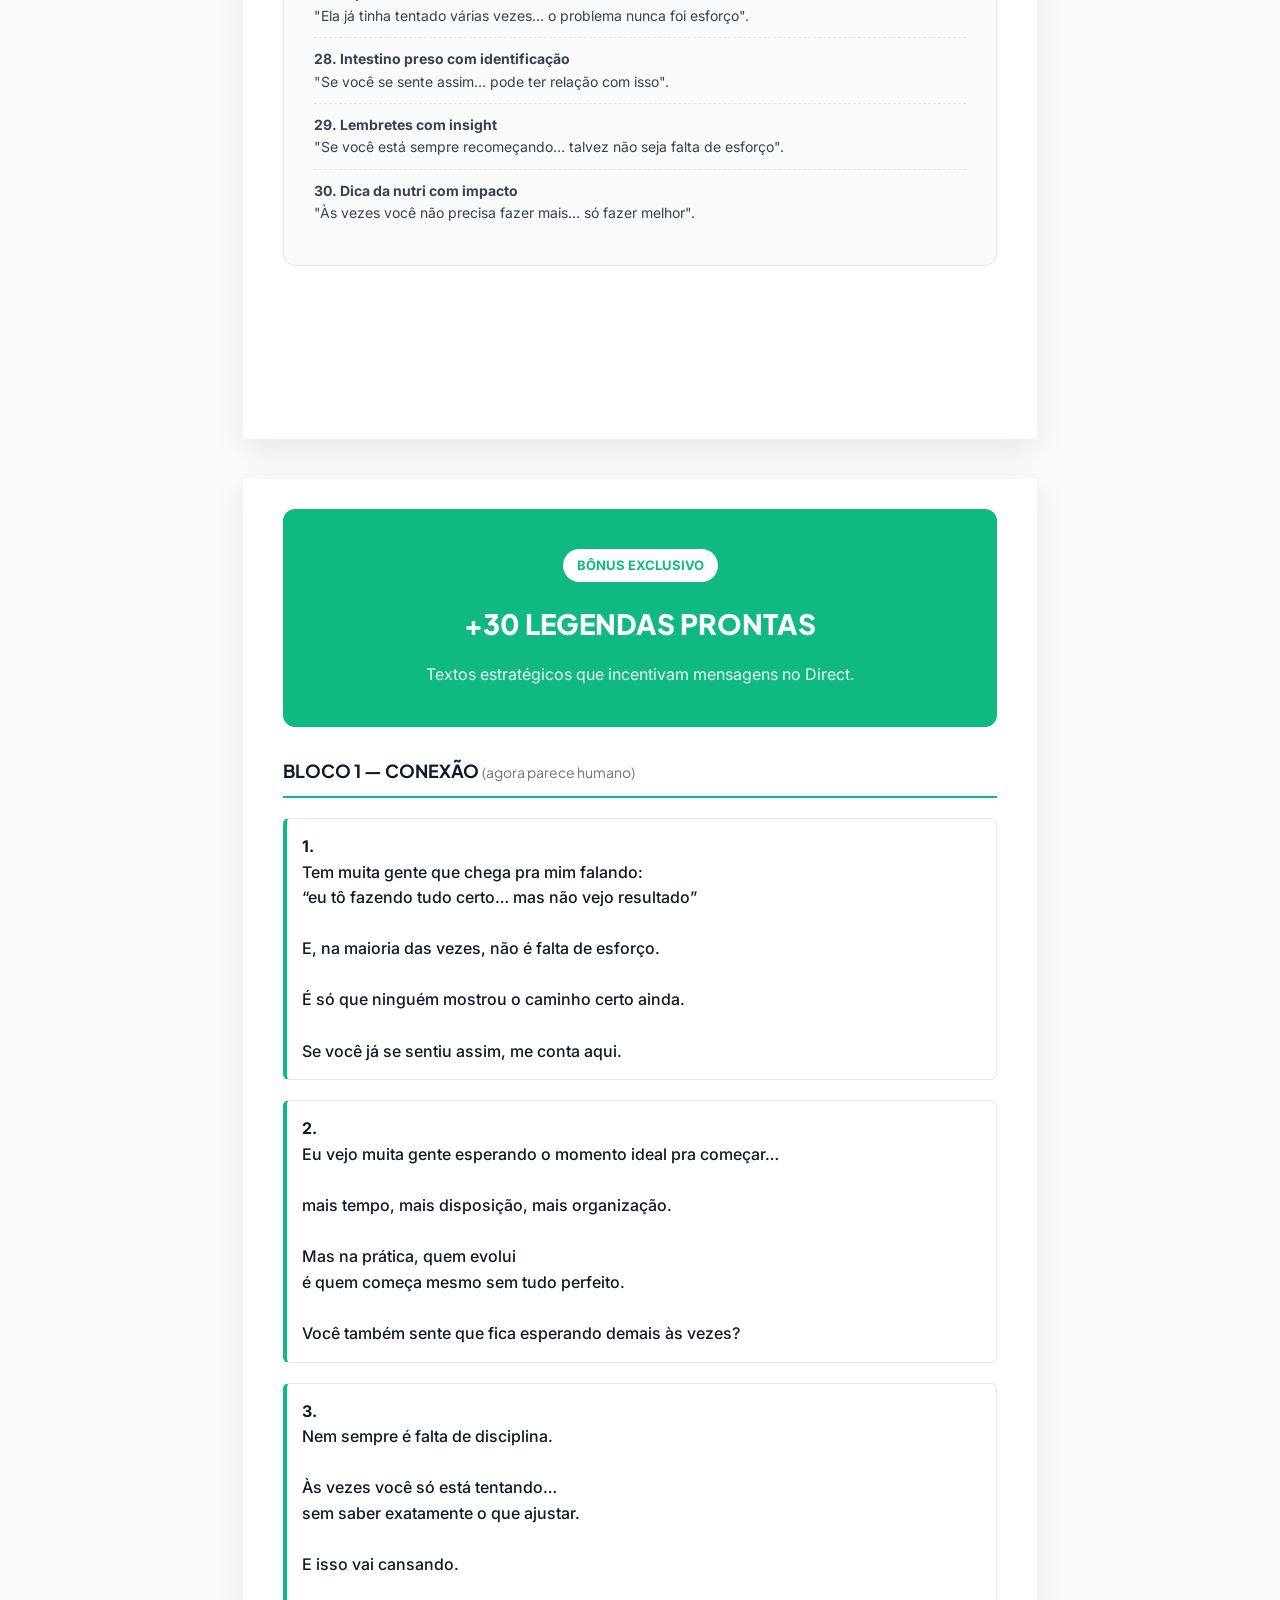
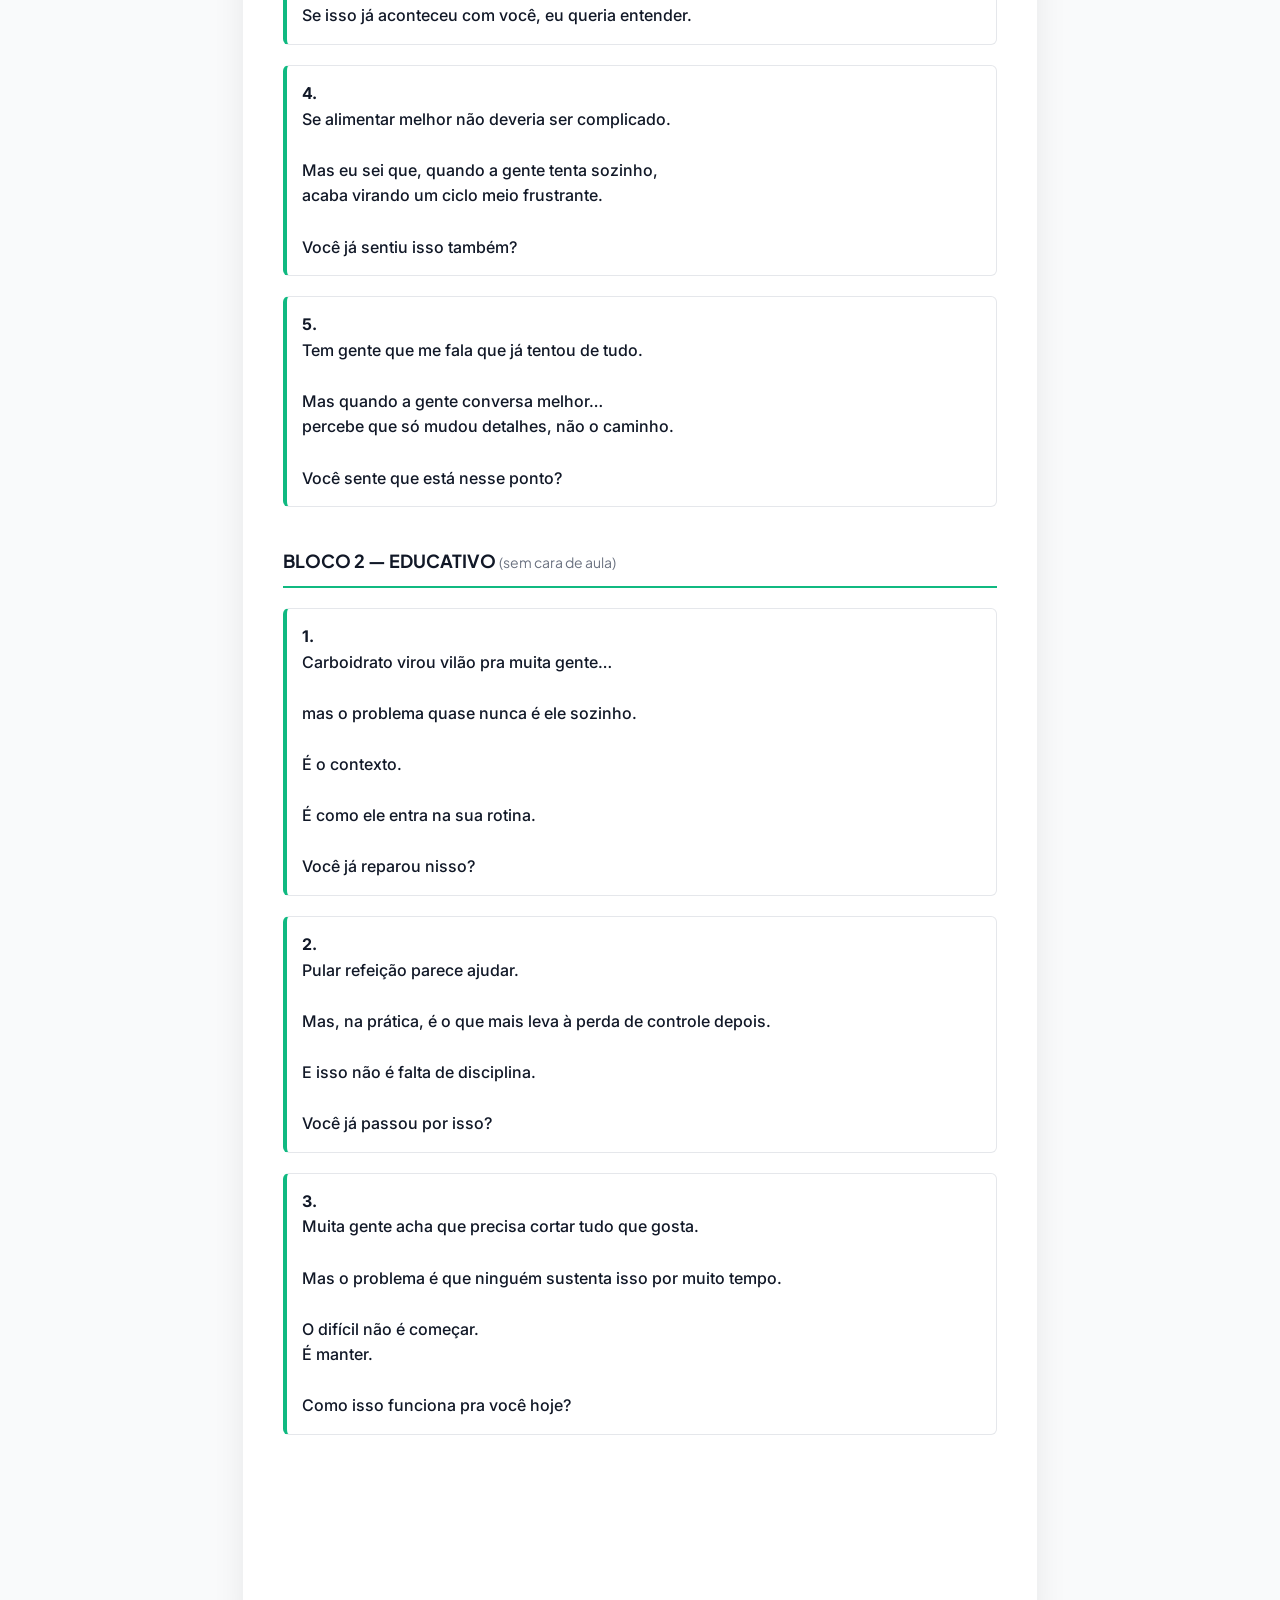
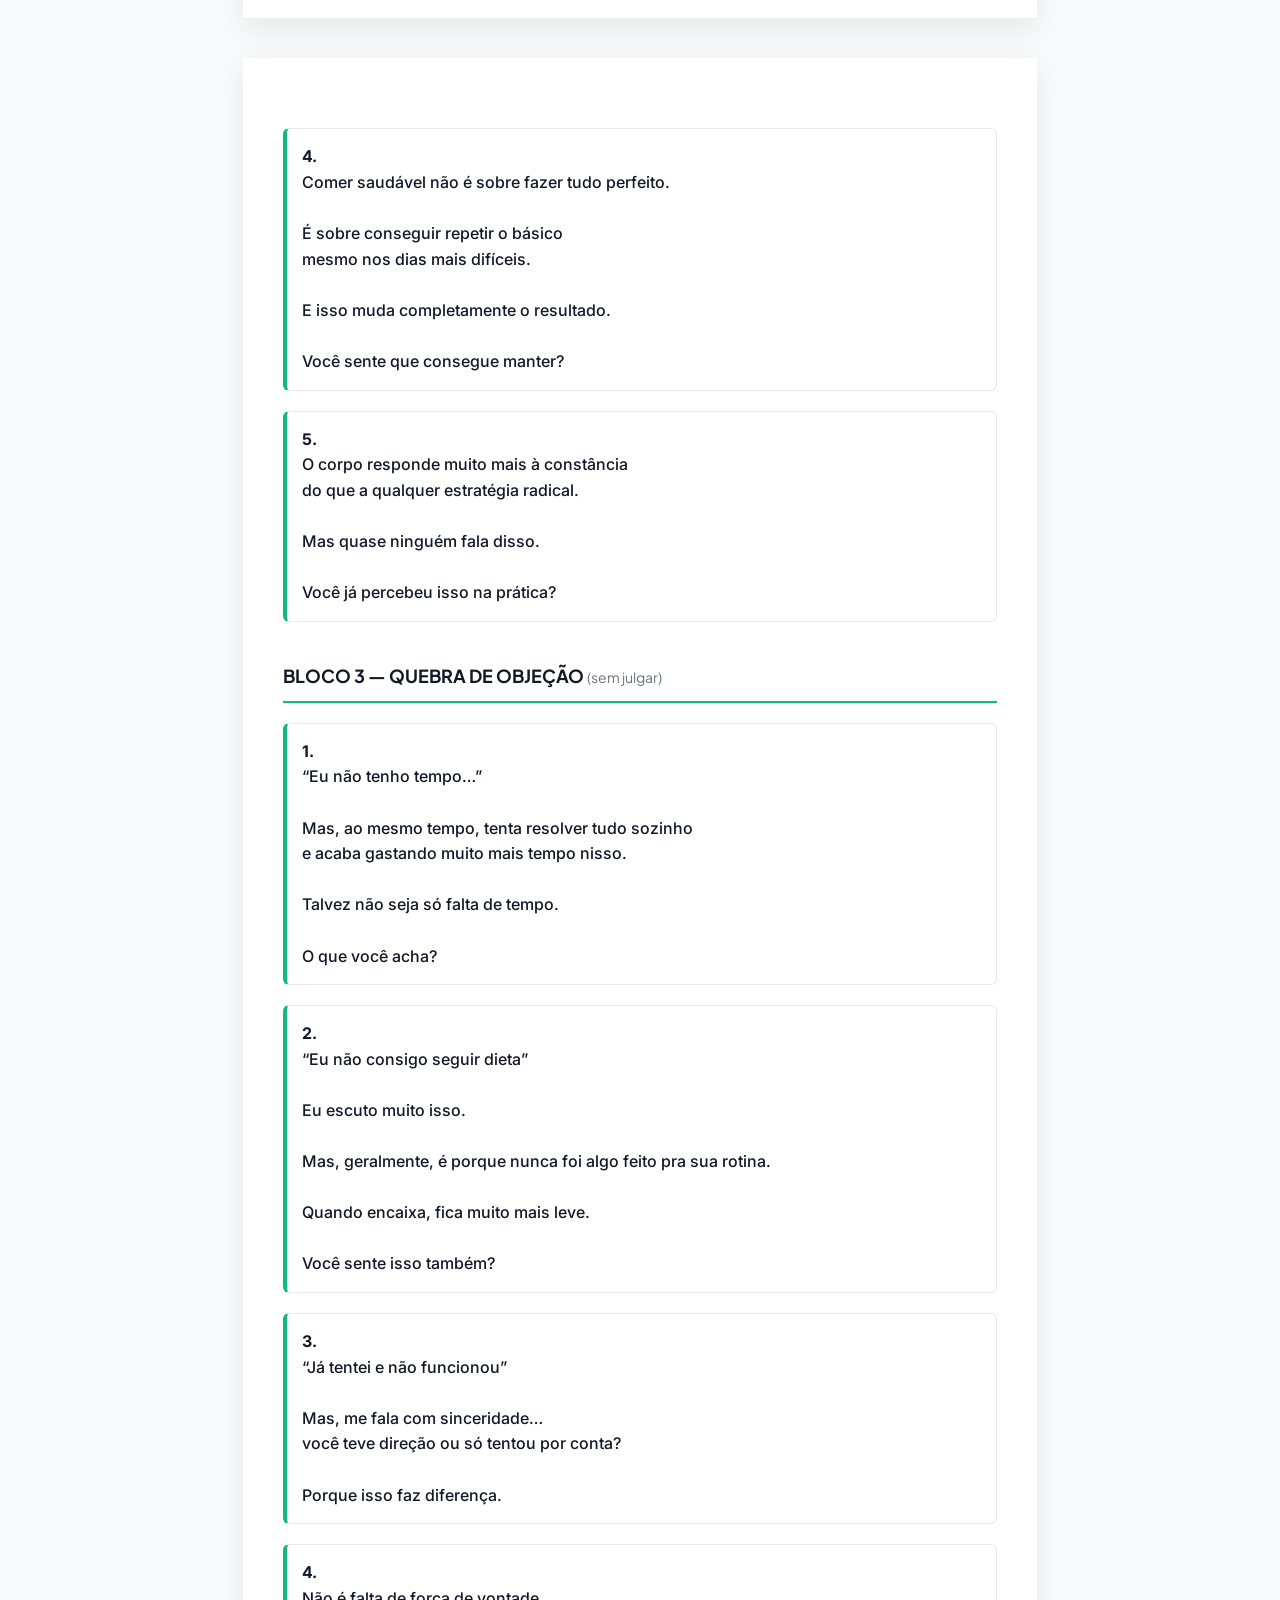
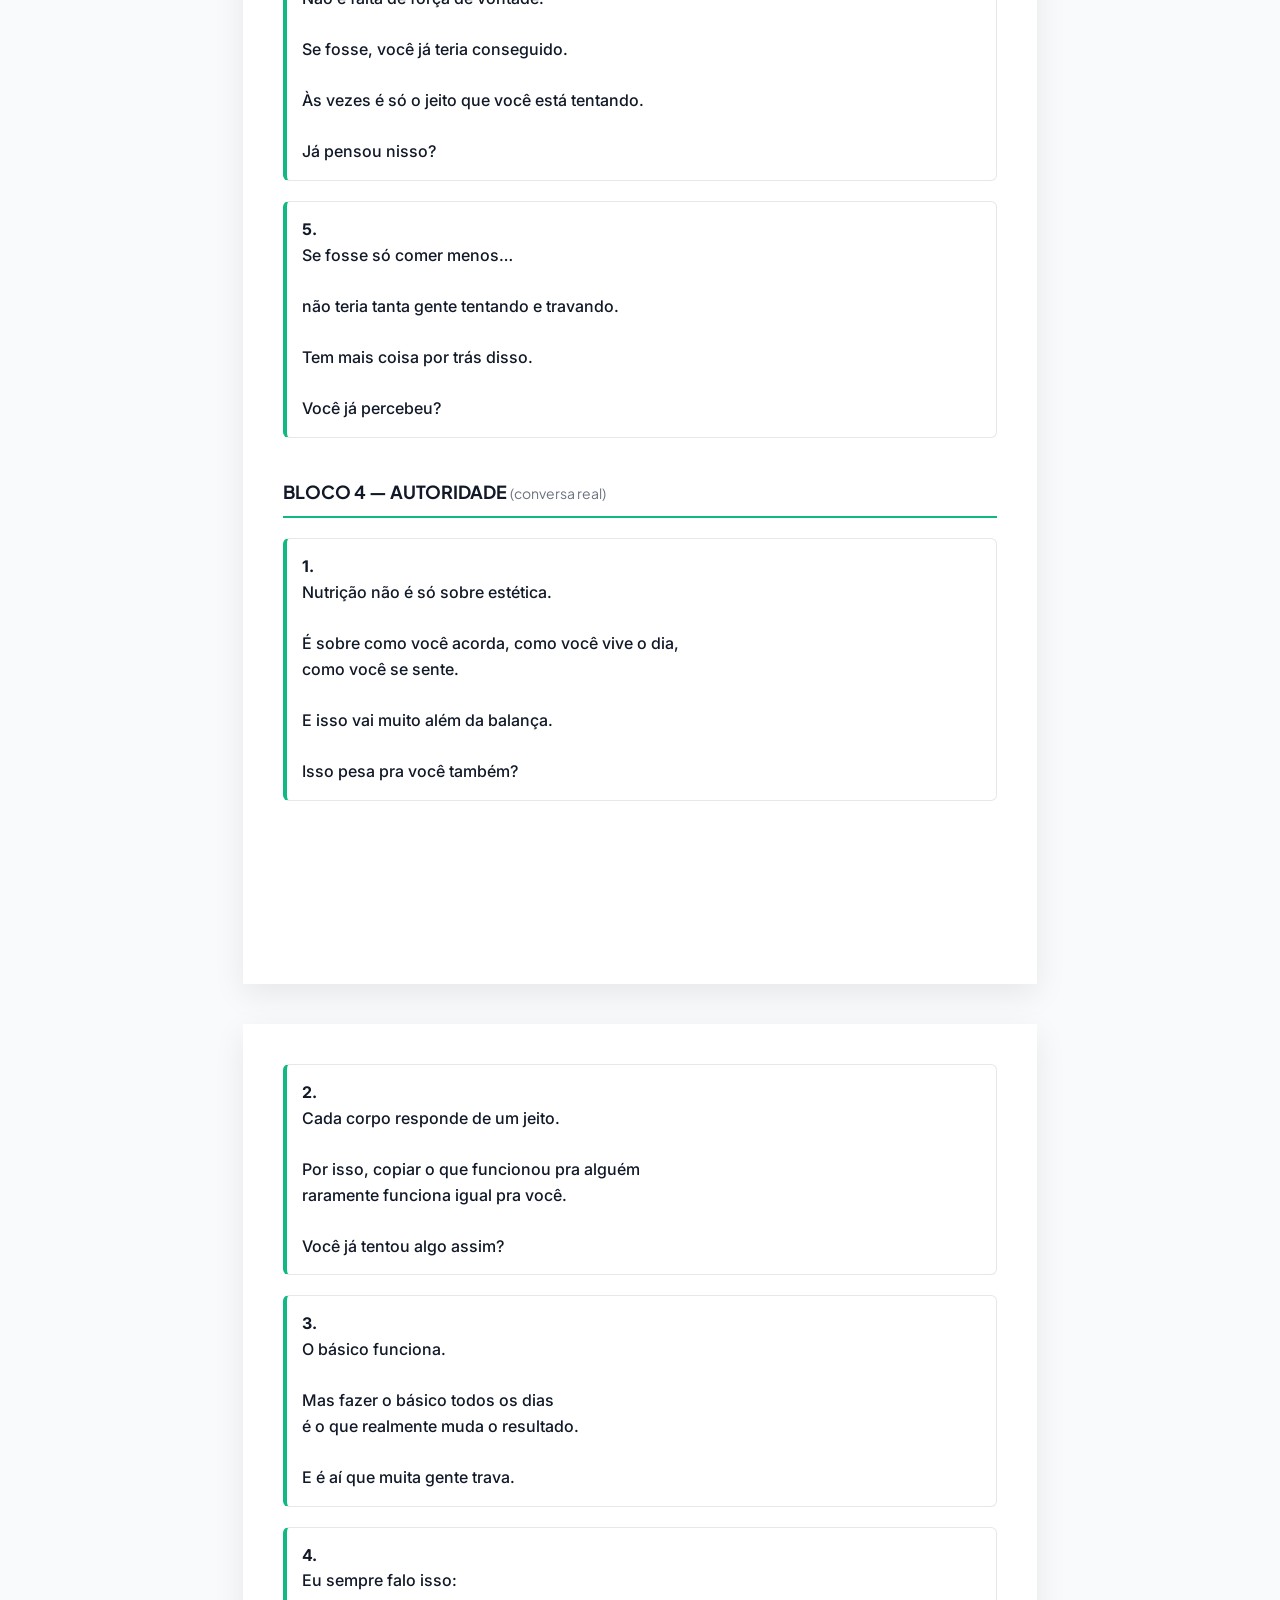
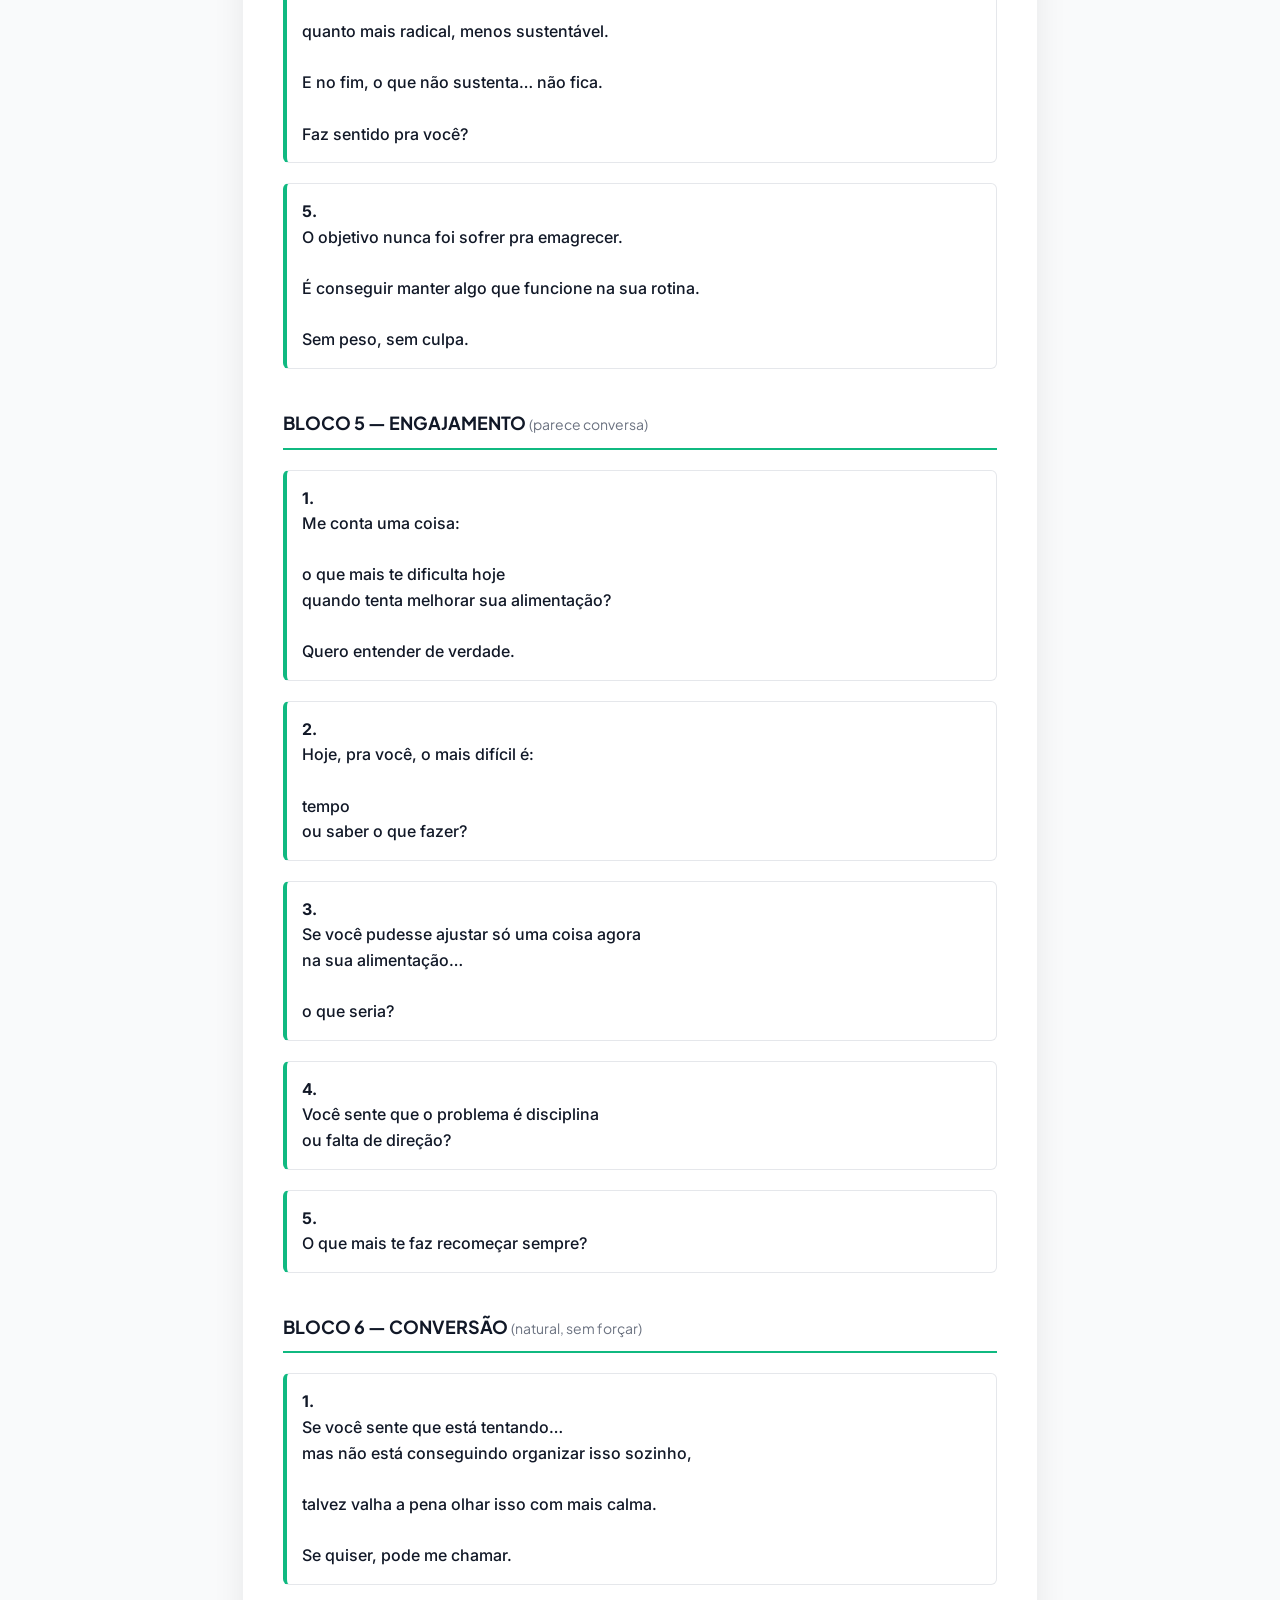
==== commit 924fe80d: "docs: add support email to footer" ====
--- a/Entrega_Pack_da_Nutri_Final.html
+++ b/Entrega_Pack_da_Nutri_Final.html
@@ -335,7 +335,7 @@
 
             <div class="support-box">
                 <h4>PRECISA DE AJUDA?</h4>
-                <p>Suporte e-mail: suporte@packdanutri.site</p>
+                <p>Suporte e-mail: nutrimaisfelizz@gmail.com</p>
             </div>
         </div>
     </div>
@@ -852,6 +852,344 @@
             </div>
         </div>
     </div>
+
+    <!-- PÁGINA 9: PLANO DE CONTEÚDO (SEMANAS 1 E 2) -->
+    <div class="a4-page">
+        <div class="container">
+            <div class="ebook-cover" style="padding: 40px; margin-bottom: 30px; background: var(--dark);">
+                <div class="ebook-cover-badge" style="background: var(--primary); color: white;">Bônus Exclusivo</div>
+                <h2 style="color: white; font-size: 28px; font-family: 'Plus Jakarta Sans', sans-serif;">PLANO DE
+                    CONTEÚDO ESTRATÉGICO (30 DIAS)</h2>
+                <p style="color: rgba(255,255,255,0.8); font-size: 16px;">O mapa prático para atrair e converter
+                    pacientes todos os dias.</p>
+            </div>
+
+            <!-- SEMANA 1 -->
+            <div class="chapter">
+                <div class="block-title"
+                    style="font-size: 20px; color: var(--primary); border-bottom: 2px solid var(--border); padding-bottom: 10px; margin-bottom: 25px;">
+                    🔥 SEMANA 1 — CONEXÃO E PROBLEMA
+                </div>
+
+                <div style="display: grid; grid-template-columns: 1fr 1fr; gap: 15px; margin-bottom: 30px;">
+                    <div
+                        style="background: #fff; border: 1px solid var(--border); border-left: 4px solid var(--primary); border-radius: 6px; padding: 15px;">
+                        <div
+                            style="font-weight: 700; font-family: 'Plus Jakarta Sans', sans-serif; color: var(--dark); margin-bottom: 8px;">
+                            DIA 1 — Storytelling (forte)</div>
+                        <p style="font-size: 13px; margin-bottom: 10px; color: var(--text-main);">Conte a história de
+                            alguém que "faz tudo certo e não tem resultado"</p>
+                        <div style="font-size: 12px; font-weight: 600; color: var(--primary-dark);">👉 objetivo:
+                            identificação profunda</div>
+                    </div>
+
+                    <div
+                        style="background: #fff; border: 1px solid var(--border); border-left: 4px solid var(--primary); border-radius: 6px; padding: 15px;">
+                        <div
+                            style="font-weight: 700; font-family: 'Plus Jakarta Sans', sans-serif; color: var(--dark); margin-bottom: 8px;">
+                            DIA 2 — Padrão repetido</div>
+                        <p style="font-size: 13px; margin-bottom: 10px; color: var(--text-main);">"Você começa bem… e
+                            desiste no meio"</p>
+                        <div style="font-size: 12px; font-weight: 600; color: var(--primary-dark);">👉 objetivo: fazer a
+                            pessoa se enxergar</div>
+                    </div>
+
+                    <div
+                        style="background: #fff; border: 1px solid var(--border); border-left: 4px solid var(--primary); border-radius: 6px; padding: 15px;">
+                        <div
+                            style="font-weight: 700; font-family: 'Plus Jakarta Sans', sans-serif; color: var(--dark); margin-bottom: 8px;">
+                            DIA 3 — Quebra de crença</div>
+                        <p style="font-size: 13px; margin-bottom: 10px; color: var(--text-main);">"Não é o chocolate…
+                            não é o final de semana…"</p>
+                        <div style="font-size: 12px; font-weight: 600; color: var(--primary-dark);">👉 objetivo: abrir a
+                            mente</div>
+                    </div>
+
+                    <div
+                        style="background: #fff; border: 1px solid var(--border); border-left: 4px solid var(--primary); border-radius: 6px; padding: 15px;">
+                        <div
+                            style="font-weight: 700; font-family: 'Plus Jakarta Sans', sans-serif; color: var(--dark); margin-bottom: 8px;">
+                            DIA 4 — Educativo leve</div>
+                        <p style="font-size: 13px; margin-bottom: 10px; color: var(--text-main);">Explique por que pular
+                            refeição atrapalha</p>
+                        <div style="font-size: 12px; font-weight: 600; color: var(--primary-dark);">👉 objetivo:
+                            autoridade sem ser aula</div>
+                    </div>
+
+                    <div
+                        style="background: #fff; border: 1px solid var(--border); border-left: 4px solid var(--primary); border-radius: 6px; padding: 15px;">
+                        <div
+                            style="font-weight: 700; font-family: 'Plus Jakarta Sans', sans-serif; color: var(--dark); margin-bottom: 8px;">
+                            DIA 5 — Bastidor</div>
+                        <p style="font-size: 13px; margin-bottom: 10px; color: var(--text-main);">Mostre seu consultório
+                            + significado</p>
+                        <div style="font-size: 12px; font-weight: 600; color: var(--primary-dark);">👉 objetivo:
+                            confiança</div>
+                    </div>
+
+                    <div
+                        style="background: #fff; border: 1px solid var(--border); border-left: 4px solid var(--primary); border-radius: 6px; padding: 15px;">
+                        <div
+                            style="font-weight: 700; font-family: 'Plus Jakarta Sans', sans-serif; color: var(--dark); margin-bottom: 8px;">
+                            DIA 6 — Enquete inteligente</div>
+                        <p style="font-size: 13px; margin-bottom: 10px; color: var(--text-main);">"O que mais te trava:
+                            tempo ou não saber o que fazer?"</p>
+                        <div style="font-size: 12px; font-weight: 600; color: var(--primary-dark);">👉 objetivo:
+                            entender público + engajar</div>
+                    </div>
+
+                    <div
+                        style="background: #fff; border: 1px solid var(--border); border-left: 4px solid var(--primary); border-radius: 6px; padding: 15px;">
+                        <div
+                            style="font-weight: 700; font-family: 'Plus Jakarta Sans', sans-serif; color: var(--dark); margin-bottom: 8px;">
+                            DIA 7 — Conversão leve</div>
+                        <p style="font-size: 13px; margin-bottom: 10px; color: var(--text-main);">"Talvez não seja falta
+                            de esforço… é falta de direção"</p>
+                        <div style="font-size: 12px; font-weight: 600; color: var(--primary-dark);">👉 objetivo: abrir
+                            direct</div>
+                    </div>
+                </div>
+            </div>
+
+            <!-- SEMANA 2 -->
+            <div class="chapter">
+                <div class="block-title"
+                    style="font-size: 20px; color: var(--primary); border-bottom: 2px solid var(--border); padding-bottom: 10px; margin-bottom: 25px;">
+                    🔥 SEMANA 2 — AUTORIDADE + QUEBRA
+                </div>
+
+                <div style="display: grid; grid-template-columns: 1fr 1fr; gap: 15px;">
+                    <div
+                        style="background: #fff; border: 1px solid var(--border); border-left: 4px solid var(--primary); border-radius: 6px; padding: 15px;">
+                        <div
+                            style="font-weight: 700; font-family: 'Plus Jakarta Sans', sans-serif; color: var(--dark); margin-bottom: 8px;">
+                            DIA 8 — Story de paciente</div>
+                        <p style="font-size: 13px; color: var(--text-main);">(sem print)<br>"Ela já tinha tentado várias
+                            vezes..."</p>
+                    </div>
+
+                    <div
+                        style="background: #fff; border: 1px solid var(--border); border-left: 4px solid var(--primary); border-radius: 6px; padding: 15px;">
+                        <div
+                            style="font-weight: 700; font-family: 'Plus Jakarta Sans', sans-serif; color: var(--dark); margin-bottom: 8px;">
+                            DIA 9 — Erro comum</div>
+                        <p style="font-size: 13px; color: var(--text-main);">"Tem um erro que eu vejo todo dia..."</p>
+                    </div>
+
+                    <div
+                        style="background: #fff; border: 1px solid var(--border); border-left: 4px solid var(--primary); border-radius: 6px; padding: 15px;">
+                        <div
+                            style="font-weight: 700; font-family: 'Plus Jakarta Sans', sans-serif; color: var(--dark); margin-bottom: 8px;">
+                            DIA 10 — Reeducação vs dieta</div>
+                        <p style="font-size: 13px; color: var(--text-main);">"Se fosse só fazer dieta..."</p>
+                    </div>
+
+                    <div
+                        style="background: #fff; border: 1px solid var(--border); border-left: 4px solid var(--primary); border-radius: 6px; padding: 15px;">
+                        <div
+                            style="font-weight: 700; font-family: 'Plus Jakarta Sans', sans-serif; color: var(--dark); margin-bottom: 8px;">
+                            DIA 11 — Rotina real</div>
+                        <p style="font-size: 13px; color: var(--text-main);">Mostre sua alimentação com contexto</p>
+                    </div>
+
+                    <div
+                        style="background: #fff; border: 1px solid var(--border); border-left: 4px solid var(--primary); border-radius: 6px; padding: 15px;">
+                        <div
+                            style="font-weight: 700; font-family: 'Plus Jakarta Sans', sans-serif; color: var(--dark); margin-bottom: 8px;">
+                            DIA 12 — Dica com dor</div>
+                        <p style="font-size: 13px; color: var(--text-main);">"Se você sente muita fome à noite..."</p>
+                    </div>
+
+                    <div
+                        style="background: #fff; border: 1px solid var(--border); border-left: 4px solid var(--primary); border-radius: 6px; padding: 15px;">
+                        <div
+                            style="font-weight: 700; font-family: 'Plus Jakarta Sans', sans-serif; color: var(--dark); margin-bottom: 8px;">
+                            DIA 13 — Caixa de perguntas</div>
+                        <p style="font-size: 13px; color: var(--text-main);">"O que mais te trava hoje?"</p>
+                    </div>
+
+                    <div
+                        style="background: #fff; border: 1px solid var(--border); border-left: 4px solid var(--primary); border-radius: 6px; padding: 15px;">
+                        <div
+                            style="font-weight: 700; font-family: 'Plus Jakarta Sans', sans-serif; color: var(--dark); margin-bottom: 8px;">
+                            DIA 14 — Conversão indireta</div>
+                        <p style="font-size: 13px; color: var(--text-main);">"Algumas pessoas só resolvem isso quando
+                            param de tentar sozinhas"</p>
+                    </div>
+                </div>
+            </div>
+        </div>
+    </div>
+
+    <!-- PÁGINA 10: PLANO DE CONTEÚDO (SEMANAS 3 A 5) -->
+    <div class="a4-page">
+        <div class="container" style="padding-top: 40px;">
+            <!-- SEMANA 3 -->
+            <div class="chapter">
+                <div class="block-title"
+                    style="font-size: 20px; color: var(--primary); border-bottom: 2px solid var(--border); padding-bottom: 10px; margin-bottom: 25px;">
+                    🔥 SEMANA 3 — CONEXÃO + APROFUNDAMENTO
+                </div>
+
+                <div style="display: grid; grid-template-columns: 1fr 1fr; gap: 15px; margin-bottom: 30px;">
+                    <div
+                        style="background: #fff; border: 1px solid var(--border); border-left: 4px solid var(--primary); border-radius: 6px; padding: 15px;">
+                        <div
+                            style="font-weight: 700; font-family: 'Plus Jakarta Sans', sans-serif; color: var(--dark); margin-bottom: 8px;">
+                            DIA 15 — Story pessoal</div>
+                        <p style="font-size: 13px; color: var(--text-main);">Por que você escolheu nutrição (com
+                            conexão)</p>
+                    </div>
+
+                    <div
+                        style="background: #fff; border: 1px solid var(--border); border-left: 4px solid var(--primary); border-radius: 6px; padding: 15px;">
+                        <div
+                            style="font-weight: 700; font-family: 'Plus Jakarta Sans', sans-serif; color: var(--dark); margin-bottom: 8px;">
+                            DIA 16 — Quebra emocional</div>
+                        <p style="font-size: 13px; color: var(--text-main);">"Talvez o problema não seja você"</p>
+                    </div>
+
+                    <div
+                        style="background: #fff; border: 1px solid var(--border); border-left: 4px solid var(--primary); border-radius: 6px; padding: 15px;">
+                        <div
+                            style="font-weight: 700; font-family: 'Plus Jakarta Sans', sans-serif; color: var(--dark); margin-bottom: 8px;">
+                            DIA 17 — Educativo estratégico</div>
+                        <p style="font-size: 13px; color: var(--text-main);">Fale sobre padrão alimentar (não alimento
+                            isolado)</p>
+                    </div>
+
+                    <div
+                        style="background: #fff; border: 1px solid var(--border); border-left: 4px solid var(--primary); border-radius: 6px; padding: 15px;">
+                        <div
+                            style="font-weight: 700; font-family: 'Plus Jakarta Sans', sans-serif; color: var(--dark); margin-bottom: 8px;">
+                            DIA 18 — Enquete comp.</div>
+                        <p style="font-size: 13px; color: var(--text-main);">"Você sente que o problema é disciplina ou
+                            direção?"</p>
+                    </div>
+
+                    <div
+                        style="background: #fff; border: 1px solid var(--border); border-left: 4px solid var(--primary); border-radius: 6px; padding: 15px;">
+                        <div
+                            style="font-weight: 700; font-family: 'Plus Jakarta Sans', sans-serif; color: var(--dark); margin-bottom: 8px;">
+                            DIA 19 — Bastidor atend.</div>
+                        <p style="font-size: 13px; color: var(--text-main);">"Como começo com meus pacientes"</p>
+                    </div>
+
+                    <div
+                        style="background: #fff; border: 1px solid var(--border); border-left: 4px solid var(--primary); border-radius: 6px; padding: 15px;">
+                        <div
+                            style="font-weight: 700; font-family: 'Plus Jakarta Sans', sans-serif; color: var(--dark); margin-bottom: 8px;">
+                            DIA 20 — Autoridade</div>
+                        <p style="font-size: 13px; color: var(--text-main);">"O básico funciona, mas ninguém sustenta"
+                        </p>
+                    </div>
+
+                    <div
+                        style="background: #fff; border: 1px solid var(--border); border-left: 4px solid var(--primary); border-radius: 6px; padding: 15px; grid-column: span 2;">
+                        <div
+                            style="font-weight: 700; font-family: 'Plus Jakarta Sans', sans-serif; color: var(--dark); margin-bottom: 8px;">
+                            DIA 21 — Conversão leve</div>
+                        <p style="font-size: 13px; color: var(--text-main);">"Se você já tentou bastante..."</p>
+                    </div>
+                </div>
+            </div>
+
+            <!-- SEMANA 4 -->
+            <div class="chapter">
+                <div class="block-title"
+                    style="font-size: 20px; color: var(--primary); border-bottom: 2px solid var(--border); padding-bottom: 10px; margin-bottom: 25px;">
+                    🔥 SEMANA 4 — INTENSIFICAÇÃO DE CONVERSÃO
+                </div>
+
+                <div style="display: grid; grid-template-columns: 1fr 1fr; gap: 15px; margin-bottom: 30px;">
+                    <div
+                        style="background: #fff; border: 1px solid var(--border); border-left: 4px solid var(--primary); border-radius: 6px; padding: 15px;">
+                        <div
+                            style="font-weight: 700; font-family: 'Plus Jakarta Sans', sans-serif; color: var(--dark); margin-bottom: 8px;">
+                            DIA 22 — Story forte</div>
+                        <p style="font-size: 13px; color: var(--text-main);">Paciente que destravou resultado</p>
+                    </div>
+
+                    <div
+                        style="background: #fff; border: 1px solid var(--border); border-left: 4px solid var(--primary); border-radius: 6px; padding: 15px;">
+                        <div
+                            style="font-weight: 700; font-family: 'Plus Jakarta Sans', sans-serif; color: var(--dark); margin-bottom: 8px;">
+                            DIA 23 — Erro invisível</div>
+                        <p style="font-size: 13px; color: var(--text-main);">"Tem algo que você faz todo dia..."</p>
+                    </div>
+
+                    <div
+                        style="background: #fff; border: 1px solid var(--border); border-left: 4px solid var(--primary); border-radius: 6px; padding: 15px;">
+                        <div
+                            style="font-weight: 700; font-family: 'Plus Jakarta Sans', sans-serif; color: var(--dark); margin-bottom: 8px;">
+                            DIA 24 — Educativo com direção</div>
+                        <p style="font-size: 13px; color: var(--text-main);">Explique equilíbrio alimentar</p>
+                    </div>
+
+                    <div
+                        style="background: #fff; border: 1px solid var(--border); border-left: 4px solid var(--primary); border-radius: 6px; padding: 15px;">
+                        <div
+                            style="font-weight: 700; font-family: 'Plus Jakarta Sans', sans-serif; color: var(--dark); margin-bottom: 8px;">
+                            DIA 25 — Rotina real (sem perfeição)</div>
+                        <p style="font-size: 13px; color: var(--text-main);">Mostre imperfeição controlada</p>
+                    </div>
+
+                    <div
+                        style="background: #fff; border: 1px solid var(--border); border-left: 4px solid var(--primary); border-radius: 6px; padding: 15px;">
+                        <div
+                            style="font-weight: 700; font-family: 'Plus Jakarta Sans', sans-serif; color: var(--dark); margin-bottom: 8px;">
+                            DIA 26 — Engajamento prod.</div>
+                        <p style="font-size: 13px; color: var(--text-main);">"O que mais te faz recomeçar?"</p>
+                    </div>
+
+                    <div
+                        style="background: #fff; border: 1px solid var(--border); border-left: 4px solid var(--primary); border-radius: 6px; padding: 15px;">
+                        <div
+                            style="font-weight: 700; font-family: 'Plus Jakarta Sans', sans-serif; color: var(--dark); margin-bottom: 8px;">
+                            DIA 27 — Autoridade</div>
+                        <p style="font-size: 13px; color: var(--text-main);">"Menos radical, mais sustentável"</p>
+                    </div>
+
+                    <div
+                        style="background: #fff; border: 1px solid var(--border); border-left: 4px solid var(--primary); border-radius: 6px; padding: 15px; grid-column: span 2;">
+                        <div
+                            style="font-weight: 700; font-family: 'Plus Jakarta Sans', sans-serif; color: var(--dark); margin-bottom: 8px;">
+                            DIA 28 — Conversão</div>
+                        <p style="font-size: 13px; color: var(--text-main);">"Você pode continuar tentando sozinho..."
+                        </p>
+                    </div>
+                </div>
+            </div>
+
+            <!-- SEMANA 5 -->
+            <div class="chapter">
+                <div class="block-title"
+                    style="font-size: 20px; color: var(--primary); border-bottom: 2px solid var(--border); padding-bottom: 10px; margin-bottom: 25px;">
+                    🔥 SEMANA 5 (FINAL) — FECHAMENTO E POSICIONAMENTO
+                </div>
+
+                <div style="display: grid; grid-template-columns: 1fr 1fr; gap: 15px;">
+                    <div
+                        style="background: #ecfdf5; border: 1px solid var(--border); border-left: 4px solid var(--primary); border-radius: 6px; padding: 15px;">
+                        <div
+                            style="font-weight: 700; font-family: 'Plus Jakarta Sans', sans-serif; color: var(--dark); margin-bottom: 8px;">
+                            DIA 29 — Story + reflexão</div>
+                        <p style="font-size: 13px; color: var(--text-main);">"Se fosse só força de vontade..."</p>
+                    </div>
+
+                    <div
+                        style="background: #ecfdf5; border: 1px solid var(--border); border-left: 4px solid var(--primary); border-radius: 6px; padding: 15px;">
+                        <div
+                            style="font-weight: 700; font-family: 'Plus Jakarta Sans', sans-serif; color: var(--dark); margin-bottom: 8px;">
+                            DIA 30 — Posicionamento final</div>
+                        <p style="font-size: 13px; color: var(--text-main);">"Tem gente que continua tentando… e tem
+                            gente que decide organizar isso"</p>
+                    </div>
+                </div>
+            </div>
+
+        </div>
+    </div>
 </body>
 
 </html>
